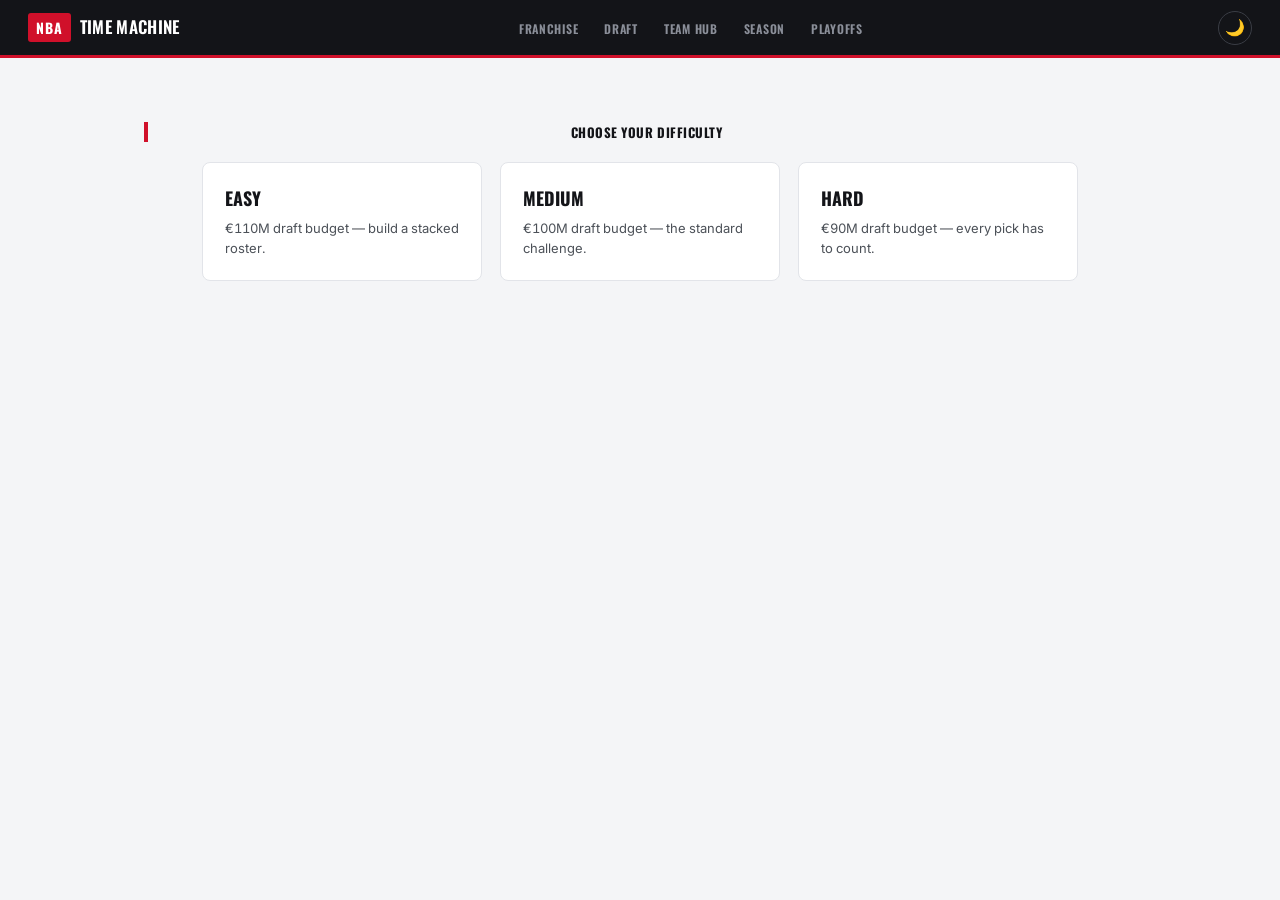
==== web/index.html @ 0ec69135 "Fix win/tie logic, move playoff decisions to per-half, and address the PM/UX audit - Whoever has mor" ====
<!doctype html>
<html lang="en">
<head>
<meta charset="utf-8">
<meta name="viewport" content="width=device-width, initial-scale=1">
<title>NBA Time Machine</title>
<script>
  // set before first paint so there's no flash of the wrong theme
  (function () {
    var stored = localStorage.getItem("nba_tm_theme");
    var theme = stored || (matchMedia("(prefers-color-scheme: dark)").matches ? "dark" : "light");
    document.documentElement.setAttribute("data-theme", theme);
  })();
</script>
<link rel="preconnect" href="https://fonts.googleapis.com">
<link rel="preconnect" href="https://fonts.gstatic.com" crossorigin>
<link href="https://fonts.googleapis.com/css2?family=Oswald:wght@500;600;700&family=Inter:wght@400;500;600;700&display=swap" rel="stylesheet">
<link rel="stylesheet" href="css/style.css">
</head>
<body>
  <header class="topbar">
    <div class="brand">
      <span class="brand-mark">NBA</span>
      <h1 class="brand-name">Time Machine</h1>
    </div>
    <nav id="phase-nav" class="phase-nav">
      <span class="phase-step" data-phase="franchise">Franchise</span>
      <span class="phase-step" data-phase="draft">Draft</span>
      <span class="phase-step" data-phase="hub">Team Hub</span>
      <span class="phase-step" data-phase="season">Season</span>
      <span class="phase-step" data-phase="playoffs">Playoffs</span>
    </nav>
    <div class="topbar-right">
      <div id="topbar-stat" class="topbar-stat"></div>
      <button id="theme-toggle-btn" class="theme-toggle-btn" aria-label="Toggle dark mode" title="Toggle dark mode"></button>
    </div>
  </header>

  <main id="app">

    <!-- ============================= PHASE: DIFFICULTY SELECT ============================= -->
    <section id="phase-mode" class="phase">
      <section class="mode-panel">
        <h2>Choose your difficulty</h2>
        <div class="mode-options">
          <button id="diff-easy-btn" class="mode-card" data-budget="110" data-diff="easy">
            <div class="mode-card-title">Easy</div>
            <div class="mode-card-sub">€110M draft budget — build a stacked roster.</div>
          </button>
          <button id="diff-medium-btn" class="mode-card" data-budget="100" data-diff="medium">
            <div class="mode-card-title">Medium</div>
            <div class="mode-card-sub">€100M draft budget — the standard challenge.</div>
          </button>
          <button id="diff-hard-btn" class="mode-card" data-budget="90" data-diff="hard">
            <div class="mode-card-title">Hard</div>
            <div class="mode-card-sub">€90M draft budget — every pick has to count.</div>
          </button>
        </div>
      </section>
    </section>

    <!-- ============================= PHASE 0: FRANCHISE ============================= -->
    <section id="phase-franchise" class="phase hidden">
      <section class="franchise-panel">
        <h2>Choose Your Franchise</h2>
        <div class="franchise-intro-row">
          <p class="franchise-intro">Pick the real NBA franchise you'll run — its conference, division, colors and logo carry through the whole season. Then name your team.</p>
          <button id="franchise-surprise-btn" class="btn ghost small">Surprise me</button>
        </div>
        <div id="franchise-grid" class="franchise-grid"></div>
      </section>
      <section class="franchise-name-panel">
        <h2>Name Your Team</h2>
        <input id="franchise-name-input" type="text" class="franchise-name-input" placeholder="e.g. The Sunset Riders" maxlength="40">
        <div id="franchise-selected-preview" class="franchise-selected-preview hidden"></div>
        <button id="franchise-confirm-btn" class="btn primary full" disabled>Begin Draft</button>
        <p id="franchise-confirm-hint" class="franchise-confirm-hint"></p>
      </section>
    </section>

    <!-- ============================= PHASE 1: DRAFT ============================= -->
    <section id="phase-draft" class="phase hidden">
      <div id="draft-franchise-banner" class="draft-franchise-banner"></div>
      <section class="roster-board">
        <h2>Starters</h2>
        <div id="starters" class="slot-row"></div>
        <h2>Bench</h2>
        <div id="bench" class="slot-row"></div>
        <h2>Head Coach</h2>
        <div id="coach-slot" class="coach-slot-row"></div>
      </section>

      <section class="draft-panel">
        <div id="draw-empty" class="draw-empty">
          <p>Draw a season and a franchise to begin building your roster. Each draw's real head coach is available to hire too.</p>
          <button id="draw-btn" class="btn primary">Draw</button>
        </div>

        <div id="draw-card" class="draw-card hidden">
          <div class="draw-card-head">
            <div>
              <div id="draw-season" class="draw-season"></div>
              <div id="draw-team" class="draw-team"></div>
            </div>
            <div class="draw-actions">
              <button id="swap-year-btn" class="btn ghost small">Swap era (<span id="swap-year-left">2</span>)</button>
              <button id="swap-team-btn" class="btn ghost small">Swap team (<span id="swap-team-left">2</span>)</button>
            </div>
          </div>
          <div class="player-list-head">
            <span class="plh-id">Player</span>
            <span class="plh-stats">Pts &middot; Reb &middot; Ast &middot; Stl &middot; Blk &middot; 3PT</span>
            <span class="plh-right">OVR &middot; Price</span>
          </div>
          <div id="draw-players" class="player-list"></div>
        </div>

        <div id="squad-complete" class="squad-complete hidden">
          <h2>Roster set</h2>
          <p id="squad-summary"></p>
          <div id="squad-team-stats" class="squad-stats-grid"></div>
          <p id="squad-split-note" class="squad-split-note"></p>
          <div id="squad-accolades" class="squad-accolades hidden">
            <h3 class="hub-subhead">Real Accolades on This Roster</h3>
            <div id="squad-accolades-badges" class="hub-chemistry-links"></div>
          </div>
          <div id="squad-coach-line" class="squad-coach-line"></div>
          <div class="squad-complete-actions">
            <button id="goto-hub-btn" class="btn primary">Continue to Team Hub</button>
            <button id="restart-btn" class="btn ghost">Start over</button>
          </div>
        </div>
      </section>
    </section>

    <!-- ============================= PHASE 2: TEAM HUB ============================= -->
    <section id="phase-hub" class="phase hidden">
      <div id="hub-checkpoint-banner" class="checkpoint-banner hidden">
        <div class="cb-title">All-Star Break &amp; Trade Deadline</div>
        <div id="hub-checkpoint-sub" class="cb-sub"></div>
        <button id="checkpoint-trade-btn" class="btn ghost small checkpoint-trade-btn">Look for another trade</button>
      </div>
      <div class="hub-budget-row">
        <span class="label">Unspent budget</span>
        <span id="hub-budget-val" class="val">€0.0M</span>
      </div>
      <div class="hub-grid">
        <section class="hub-roster">
          <div class="hub-roster-head">
            <h2>Roster</h2>
            <button id="sub-mode-btn" class="btn ghost small">Substitute</button>
          </div>
          <p id="sub-hint" class="sub-hint hidden">Select a starter, then a bench player at the same position to swap them.</p>
          <h3 class="hub-subhead">Starters</h3>
          <div id="hub-starters" class="hub-slot-row"></div>
          <h3 class="hub-subhead">Bench</h3>
          <div id="hub-bench" class="hub-slot-row"></div>

          <h3 class="hub-subhead">Head Coach</h3>
          <div id="hub-coach-card" class="hub-coach-card"></div>
        </section>

        <section class="hub-tactics">
          <h2>Game Plan</h2>
          <h3 class="hub-subhead tactic-subhead">Offense</h3>
          <div class="tactic-group" data-key="pace">
            <div class="tactic-label">Pace</div>
            <div class="tactic-options">
              <button data-val="slow">Slow it down</button>
              <button data-val="balanced">Balanced</button>
              <button data-val="fast">Push the pace</button>
            </div>
          </div>
          <div class="tactic-group" data-key="shots">
            <div class="tactic-label">Shot selection</div>
            <div class="tactic-options">
              <button data-val="paint">Attack the paint</button>
              <button data-val="balanced">Balanced</button>
              <button data-val="three">Fire from three</button>
            </div>
          </div>
          <div class="tactic-group" data-key="offense">
            <div class="tactic-label">Ball movement</div>
            <div class="tactic-options">
              <button data-val="iso">Isolation-heavy</button>
              <button data-val="balanced">Balanced</button>
              <button data-val="motion">Motion offense</button>
            </div>
          </div>
          <h3 class="hub-subhead tactic-subhead">Defense</h3>
          <div class="tactic-group" data-key="scheme">
            <div class="tactic-label">Defensive scheme</div>
            <div class="tactic-options">
              <button data-val="man">Lockdown man</button>
              <button data-val="solid">Solid</button>
              <button data-val="switch">Switch everything</button>
            </div>
          </div>
          <div class="tactic-group" data-key="boards">
            <div class="tactic-label">Rebounding</div>
            <div class="tactic-options">
              <button data-val="crash">Crash the glass</button>
              <button data-val="balanced">Balanced</button>
              <button data-val="getback">Get back on D</button>
            </div>
          </div>
          <h3 class="hub-subhead tactic-subhead">Rotation</h3>
          <div class="tactic-group" data-key="rotation">
            <div class="tactic-label">Bench usage</div>
            <div class="tactic-options">
              <button data-val="starters">Ride the starters</button>
              <button data-val="balanced">Balanced rotation</button>
              <button data-val="deep">Go deep on the bench</button>
            </div>
          </div>
          <div class="team-rating-card">
            <div class="team-rating-label">Team Rating</div>
            <div id="team-rating-val" class="team-rating-val">--</div>
          </div>
          <div class="team-rating-card team-strength-card">
            <div class="team-rating-label">Team Strength (SRS) &middot; reflects your Game Plan</div>
            <div id="team-strength-val" class="team-rating-val">--</div>
          </div>
          <button id="start-season-btn" class="btn primary full">Start Season</button>
        </section>
      </div>

      <section class="hub-chemistry">
        <h2>Team Chemistry <span id="chem-bonus-val" class="chem-bonus-badge"></span></h2>
        <div id="hub-chemistry-links" class="hub-chemistry-links"></div>
      </section>

      <section class="hub-chemistry">
        <h2>Accolades <span id="acc-bonus-val" class="chem-bonus-badge"></span></h2>
        <div id="hub-accolades-badges" class="hub-chemistry-links"></div>
      </section>
    </section>

    <!-- ============================= PHASE 3: SEASON ============================= -->
    <section id="phase-season" class="phase hidden">
      <div class="season-progress-card">
        <div id="season-progress" class="season-progress-text"></div>
        <button id="sim-season-btn" class="btn primary">Simulate to All-Star Break</button>
      </div>
      <div class="standings-grid">
        <section class="standings-panel">
          <h2>Eastern Conference</h2>
          <table class="standings-table">
            <thead><tr><th>#</th><th>Team</th><th>W</th><th>L</th><th>PCT</th></tr></thead>
            <tbody id="standings-east"></tbody>
          </table>
        </section>
        <section class="standings-panel">
          <h2>Western Conference</h2>
          <table class="standings-table">
            <thead><tr><th>#</th><th>Team</th><th>W</th><th>L</th><th>PCT</th></tr></thead>
            <tbody id="standings-west"></tbody>
          </table>
        </section>
      </div>
    </section>

    <!-- ============================= PHASE 4: PLAYOFFS ============================= -->
    <section id="phase-playoffs" class="phase hidden">

      <!-- top half: the compelling, decision-heavy "Game Day" panel -->
      <div class="playoffs-hero">
        <div id="hero-pregame" class="hero-pregame">
          <div id="hero-round-label" class="hero-round-label"></div>
          <div class="hero-matchup">
            <div id="hero-team-a" class="hero-team"></div>
            <div class="hero-vs">VS</div>
            <div id="hero-team-b" class="hero-team"></div>
          </div>
          <div id="hero-context" class="hero-context"></div>
          <div class="hero-pregame-label">Set your game plan for tip-off</div>
          <div id="pregame-choices" class="pregame-choices"></div>
        </div>

        <div id="hero-live" class="hero-live hidden">
          <div class="result-score-row">
            <div class="result-team">
              <div id="po-you-name" class="result-team-name">You</div>
              <div id="po-you-score" class="result-score">0</div>
            </div>
            <div class="result-mid" id="po-quarter">Q1</div>
            <div class="result-team">
              <div id="po-opp-name" class="result-team-name">Opponent</div>
              <div id="po-opp-score" class="result-score">0</div>
            </div>
          </div>
          <div id="po-quarter-log" class="quarter-log"></div>

          <div id="po-halftime-panel" class="halftime-panel hidden">
            <div class="halftime-title">Halftime adjustment</div>
            <div id="po-halftime-options" class="halftime-options"></div>
          </div>

          <div id="po-clutch-panel" class="clutch-panel hidden">
            <div id="clutch-picker">
              <div id="clutch-situation" class="clutch-situation"></div>
              <div id="clutch-shot-label" class="clutch-shot-label"></div>
              <div id="clutch-candidates" class="clutch-candidates"></div>
            </div>
            <div id="clutch-result" class="clutch-result hidden"></div>
          </div>

          <button id="po-advance-btn" class="btn primary">Simulate Q1</button>
          <div id="po-box-score" class="box-score hidden"></div>
        </div>
      </div>

      <!-- bottom half: the full bracket, always visible, reference-weight -->
      <div id="bracket" class="bracket"></div>
    </section>

    <!-- ============================= PHASE 5: SEASON RECAP ============================= -->
    <section id="phase-end" class="phase hidden">
      <div id="recap-banner" class="recap-banner">
        <div id="recap-trophy" class="recap-trophy"></div>
        <div id="recap-title" class="recap-title"></div>
        <div id="recap-subtitle" class="recap-subtitle"></div>
      </div>

      <div class="recap-grid">
        <section class="recap-card">
          <h2>Season Highlights</h2>
          <div id="recap-stats" class="recap-stat-tiles"></div>
        </section>

        <section class="recap-card">
          <h2>Team Leaders</h2>
          <div id="recap-leaders" class="recap-leaders"></div>
        </section>

        <section class="recap-card recap-card-wide">
          <h2>Playoff Run</h2>
          <div id="recap-playoff-run" class="recap-timeline"></div>
        </section>

        <section class="recap-card recap-card-wide">
          <h2>Front Office</h2>
          <div id="recap-front-office" class="recap-front-office"></div>
        </section>
      </div>

      <button id="new-run-btn" class="btn primary full recap-play-again">Play Again</button>
    </section>

  </main>

  <!-- trade offer modal, overlays any phase -->
  <div id="trade-modal" class="modal-backdrop hidden">
    <div class="modal-card trade-card">
      <h2>Trade offer</h2>
      <div class="trade-body">
        <div class="trade-side">
          <div class="trade-side-label">They give you</div>
          <div id="trade-incoming" class="trade-player"></div>
        </div>
        <div class="trade-arrow">&#8644;</div>
        <div class="trade-side">
          <div class="trade-side-label">You give up</div>
          <div id="trade-outgoing" class="trade-player"></div>
        </div>
      </div>
      <div class="trade-actions">
        <button id="trade-accept-btn" class="btn primary">Accept</button>
        <button id="trade-decline-btn" class="btn ghost">Decline</button>
      </div>
    </div>
  </div>

  <div id="toast" class="toast hidden"></div>

  <script src="js/theme.js"></script>
  <script src="js/stats.js"></script>
  <script src="js/data.js"></script>
  <script src="js/assets.js"></script>
  <script src="js/chemistry.js"></script>
  <script src="js/accolades.js"></script>
  <script src="js/sim.js"></script>
  <script src="js/league.js"></script>
  <script src="js/franchise.js"></script>
  <script src="js/draft.js"></script>
  <script src="js/hub.js"></script>
  <script src="js/season.js"></script>
  <script src="js/playoffs.js"></script>
  <script src="js/app.js"></script>
</body>
</html>
---- web/css/style.css ----
:root {
  --bg: #f4f5f7;
  --panel: #ffffff;
  --panel-2: #ffffff;
  --surface: #fafafb;
  --ink: #131418;
  --ink-soft: #4c5158;
  --ink-faint: #8a8f98;
  --line: #e2e4e9;
  --line-strong: #d3d6dd;
  --red: #d0102a;
  --red-dark: #a10c20;
  --red-tint: #fdecee;
  --red-tint-border: #f6c3ca;
  --black: #131418;
  --gold: #c9a227;
  --gold-bright: #e8c34f;
  --gold-dark: #8f6f14;
  --gold-tint: #fbf3dc;
  --gold-tint-border: #ecd48a;
  --good: #1a7a4c;
  --good-tint: #e9f7ef;
  --bad: #c2192f;
  --g: #1c3f8f;
  --f: #a15c00;
  --c: #6a1ba0;
  --radius-xs: 3px;
  --radius-sm: 4px;
  --radius: 6px;
  --radius-lg: 8px;
}

/* dark mode — a tuned counterpart palette, not a literal inversion: the
   brand red gets brighter/more saturated so it still pops on a dark
   surface, tints flip from pale-on-white to deep-on-black, and --black
   deliberately stays put since the header/chips it powers were already
   designed as the darkest constant in the UI. Attribute-selector
   specificity means this always wins over the bare :root blocks above,
   regardless of source order. */
:root[data-theme="dark"] {
  --bg: #1b1c22;
  --panel: #24262e;
  --panel-2: #24262e;
  --surface: #2c2e37;
  --ink: #f2f3f5;
  --ink-soft: #b8bac2;
  --ink-faint: #82858f;
  --line: #383a44;
  --line-strong: #4a4d59;
  --red: #ff4d5e;
  --red-dark: #e0324a;
  --red-tint: #3a1620;
  --red-tint-border: #6b2530;
  --gold: #e8c34f;
  --gold-bright: #f5d876;
  --gold-dark: #d1a83a;
  --gold-tint: #2b2410;
  --gold-tint-border: #5c4a1c;
  --good: #34c281;
  --good-tint: #12281d;
  --bad: #ff5468;
}

* { box-sizing: border-box; }

:focus-visible { outline: 2px solid var(--red); outline-offset: 2px; border-radius: var(--radius-xs); }

body {
  margin: 0;
  background: var(--bg);
  color: var(--ink);
  font-family: "Inter", -apple-system, BlinkMacSystemFont, "Segoe UI", Roboto, sans-serif;
  font-variant-numeric: tabular-nums;
  -webkit-font-smoothing: antialiased;
}

h1, h2, h3, .headline {
  font-family: "Oswald", "Arial Narrow", sans-serif;
  text-transform: uppercase;
}

/* ---------------------------------------------------------------- topbar */
.topbar {
  display: flex;
  align-items: center;
  justify-content: space-between;
  padding: 0 28px;
  height: 58px;
  background: var(--black);
  position: sticky;
  top: 0;
  z-index: 10;
  border-bottom: 3px solid var(--red);
}
.brand { display: flex; align-items: baseline; gap: 9px; }
.brand-mark {
  font-family: "Oswald", sans-serif;
  font-size: 14px; font-weight: 700; letter-spacing: 0.06em;
  color: #fff; background: var(--red);
  padding: 4px 8px; border-radius: var(--radius-xs);
}
.brand-name {
  font-family: "Oswald", sans-serif;
  font-size: 17px; font-weight: 600; letter-spacing: 0.02em; color: #fff;
  text-transform: uppercase;
  margin: 0;
}

.phase-nav { display: flex; gap: 26px; }
.phase-step {
  font-family: "Oswald", sans-serif;
  font-size: 12px; text-transform: uppercase; letter-spacing: 0.06em;
  color: #8b8f99; font-weight: 600; position: relative; padding: 20px 0 18px;
}
.phase-step.active { color: #fff; }
.phase-step.active::after {
  content: ""; position: absolute; left: 0; right: 0; bottom: 0; height: 3px; background: var(--red);
}
.phase-step.done { color: #b7bac1; }

.topbar-stat { font-family: "Oswald", sans-serif; font-size: 15px; font-weight: 600; color: #fff; letter-spacing: 0.02em; }
.topbar-stat .accent { color: #ff4d5e; }
.topbar-stat.over .accent { color: #ff4d5e; }

.topbar-right { display: flex; align-items: center; gap: 16px; }
.theme-toggle-btn {
  width: 34px; height: 34px; display: flex; align-items: center; justify-content: center;
  background: transparent; border: 1.5px solid #3a3d45; border-radius: 50%;
  font-size: 16px; line-height: 1; cursor: pointer; padding: 0;
  transition: border-color 0.12s, transform 0.12s;
}
.theme-toggle-btn:hover { border-color: var(--red); transform: scale(1.06); }

/* ------------------------------------------------------------------ app */
#app { max-width: 1040px; margin: 0 auto; padding: 24px 24px 60px; }
.phase { display: flex; flex-direction: column; gap: 20px; }
.hidden { display: none !important; }

section h2 {
  font-size: 13px; letter-spacing: 0.04em;
  color: var(--ink); margin: 0 0 12px; font-weight: 700;
  border-left: 4px solid var(--red); padding-left: 9px;
}
h3.hub-subhead {
  font-family: "Oswald", sans-serif;
  font-size: 12px; text-transform: uppercase; letter-spacing: 0.05em;
  color: var(--ink-faint); margin: 16px 0 8px; font-weight: 600;
}

/* --------------------------------------------------------------- panels */
.draft-panel, .hub-tactics, .hub-roster, .standings-panel, .game-panel,
.next-game-card, .end-card, .coach-panel {
  background: var(--panel);
  border: 1px solid var(--line);
  border-radius: var(--radius-lg);
  padding: 18px 20px;
  box-shadow: 0 1px 2px rgba(20, 20, 25, 0.04);
}

/* -------------------------------------------------------------- buttons */
.btn {
  font-family: "Oswald", sans-serif;
  background: var(--panel);
  border: 1.5px solid var(--line-strong);
  color: var(--ink);
  padding: 10px 20px;
  border-radius: var(--radius-sm);
  font-size: 13px;
  font-weight: 600;
  letter-spacing: 0.04em;
  text-transform: uppercase;
  cursor: pointer;
  transition: border-color 0.12s, background 0.12s, color 0.12s;
}
.btn:hover { border-color: var(--red); color: var(--red); }
.btn:disabled { opacity: 0.4; cursor: not-allowed; }
.btn.primary { background: var(--red); border-color: var(--red); color: #fff; }
.btn.primary:hover { background: var(--red-dark); border-color: var(--red-dark); color: #fff; }
.btn.primary:disabled:hover { background: var(--red); border-color: var(--red); }
.btn.ghost { background: transparent; border-color: var(--line-strong); }
.btn.small { padding: 6px 12px; font-size: 11px; }
.btn.full { width: 100%; margin-top: 16px; }

/* --------------------------------------------------------- draft slots */
.roster-board { background: transparent; border: none; padding: 0; }
.slot-row, .hub-slot-row {
  display: grid;
  grid-template-columns: repeat(5, 1fr);
  gap: 10px;
}
.slot, .hub-slot {
  border: 1px solid var(--line);
  border-radius: var(--radius);
  background: var(--panel);
  min-height: 92px;
  padding: 10px 12px;
  display: flex; flex-direction: column; justify-content: space-between;
  transition: border-color 0.12s;
}
.slot.empty, .hub-slot.empty { border-style: dashed; border-color: var(--line-strong); background: var(--surface); }
.slot.filled, .hub-slot.filled { border-color: var(--line-strong); border-left: 3px solid var(--red); }
.slot.filled:hover, .hub-slot.filled:hover { border-color: var(--ink-faint); border-left-color: var(--red); }

.pos-tag {
  font-family: "Oswald", sans-serif;
  font-size: 11px; font-weight: 700; letter-spacing: 0.02em;
  padding: 2px 6px; border-radius: var(--radius-xs);
  display: inline-flex; align-items: center; justify-content: center;
  color: #fff; width: fit-content;
}
.pos-tag.G { background: var(--g); }
.pos-tag.F { background: var(--f); }
.pos-tag.C { background: var(--c); }

.player-name { font-size: 14px; font-weight: 700; margin-top: 6px; color: var(--ink); }
.player-meta { font-size: 11px; color: var(--ink-soft); margin-top: 2px; }

.hub-slot { cursor: default; }
.hub-slot.selectable { cursor: pointer; }
.hub-slot.selectable:hover { border-color: var(--red); }
.hub-slot.selected { border-color: var(--red); background: var(--red-tint); }

/* ------------------------------------------------------------ draw card */
.draw-empty { text-align: center; padding: 30px 10px; color: var(--ink-soft); }
.draw-card-head { display: flex; justify-content: space-between; align-items: flex-start; margin-bottom: 14px; }
.draw-season { font-size: 12px; color: var(--ink-faint); letter-spacing: 0.03em; text-transform: uppercase; font-weight: 600; }
.draw-team { font-family: "Oswald", sans-serif; font-size: 22px; font-weight: 600; margin-top: 2px; text-transform: uppercase; }
.draw-actions { display: flex; gap: 8px; }

.player-list-head {
  display: flex; align-items: center; gap: 14px; padding: 0 12px 6px;
  font-size: 10px; font-weight: 700; text-transform: uppercase; letter-spacing: 0.05em; color: var(--ink-faint);
}
.plh-id { flex: 0 0 216px; margin-left: 52px; }
.plh-stats { flex: 1; text-align: center; }
.plh-right { flex: 0 0 74px; text-align: right; }

.player-list { display: flex; flex-direction: column; gap: 6px; max-height: 460px; overflow-y: auto; }
.player-row {
  display: flex;
  align-items: center; gap: 12px;
  padding: 9px 12px;
  border-radius: var(--radius);
  border: 1px solid var(--line);
  background: var(--panel);
  cursor: pointer;
  transition: border-color 0.12s, box-shadow 0.12s;
}
.player-row:nth-child(even) { background: var(--surface); }
.player-row:hover { border-color: var(--red); box-shadow: 0 1px 6px rgba(208,16,42,0.08); }
.player-row.ineligible { opacity: 0.35; cursor: not-allowed; }

.pr-id { flex: 0 0 200px; min-width: 0; }
.pr-name { font-weight: 700; font-size: 14px; display: flex; align-items: center; gap: 5px; white-space: nowrap; overflow: hidden; text-overflow: ellipsis; }
.pr-meta { font-size: 11px; color: var(--ink-faint); margin-top: 3px; display: flex; align-items: center; gap: 5px; }
.pr-meta .pos-tag { padding: 1px 5px; font-size: 10px; }
.award-badge { color: var(--gold); font-size: 11px; }
.rating-2k-tag {
  font-family: "Oswald", sans-serif; font-size: 9px; font-weight: 700; letter-spacing: 0.03em;
  background: var(--gold); color: #fff; padding: 1px 4px; border-radius: var(--radius-xs); vertical-align: middle;
  margin-left: 4px;
}

.pr-stats { flex: 1; display: flex; justify-content: space-around; gap: 4px; }
.pr-stat { display: flex; flex-direction: column; align-items: center; min-width: 32px; }
.pr-stat-val { font-family: "Oswald", sans-serif; font-size: 13px; font-weight: 700; color: var(--ink); }
.pr-stat-lbl { font-size: 9px; color: var(--ink-faint); text-transform: uppercase; letter-spacing: 0.03em; margin-top: 1px; }

.pr-right { flex: 0 0 74px; text-align: right; }
.pr-ovr { font-family: "Oswald", sans-serif; font-size: 15px; font-weight: 700; color: var(--red); }
.pr-right .price { font-family: "Oswald", sans-serif; font-size: 12px; font-weight: 700; color: var(--ink-soft); margin-top: 2px; }

.squad-complete { text-align: center; padding: 14px 6px; }
.squad-complete h2 { border: none; padding: 0; color: var(--good); justify-content: center; }
.squad-complete-actions { display: flex; gap: 10px; justify-content: center; margin-top: 16px; }
.squad-stats-grid { display: grid; grid-template-columns: repeat(5, 1fr); gap: 10px; margin: 26px auto 0; max-width: 640px; text-align: center; padding-top: 18px; border-top: 1px solid var(--line); }
.squad-split-note { font-size: 12px; color: var(--ink-faint); font-style: italic; margin: 12px 0 0; }
.squad-accolades { margin: 16px auto 0; max-width: 480px; text-align: left; }
.squad-accolades .hub-subhead { text-align: center; }
.squad-coach-line { display: flex; align-items: center; justify-content: center; gap: 10px; margin-top: 14px; padding-top: 14px; border-top: 1px solid var(--line); max-width: 360px; margin-left: auto; margin-right: auto; }
.squad-coach-line .pr-name { justify-content: center; }
.squad-coach-line .pr-meta { justify-content: center; }

@media (max-width: 720px) {
  .squad-stats-grid { grid-template-columns: repeat(2, 1fr); }
  .player-list-head { display: none; }
  .player-row { flex-wrap: wrap; }
}

/* -------------------------------------------------------------- hub */
.hub-grid { display: grid; grid-template-columns: 1.5fr 1fr; gap: 18px; align-items: start; }
.hub-roster-head { display: flex; justify-content: space-between; align-items: center; margin-bottom: 4px; }
.hub-roster-head h2 { margin: 0; }
.sub-hint { font-size: 12px; color: var(--red); margin: 4px 0 12px; font-weight: 600; }

.tactic-group { margin-bottom: 16px; }
.tactic-subhead:first-of-type { margin-top: 0; }
.tactic-label { font-size: 12px; color: var(--ink-soft); margin-bottom: 6px; font-weight: 700; text-transform: uppercase; letter-spacing: 0.03em; }
.tactic-options { display: flex; gap: 6px; }
.tactic-options button {
  font-family: "Oswald", sans-serif;
  flex: 1; background: var(--panel); border: 1.5px solid var(--line-strong);
  color: var(--ink-soft); padding: 8px 4px; border-radius: var(--radius-sm); font-size: 11px;
  font-weight: 600; text-transform: uppercase; letter-spacing: 0.02em; cursor: pointer;
}
.tactic-options button:hover:not(.active) { border-color: var(--red); color: var(--red); }
.tactic-options button.active { border-color: var(--red); color: #fff; background: var(--red); }

.team-rating-card {
  margin-top: 18px; padding: 14px; border-radius: var(--radius);
  background: var(--black); text-align: center;
}
.team-rating-label { font-family: "Oswald", sans-serif; font-size: 11px; color: #9a9ea6; text-transform: uppercase; letter-spacing: 0.06em; }
.team-rating-val { font-family: "Oswald", sans-serif; font-size: 34px; font-weight: 700; color: #fff; margin-top: 2px; }
.team-strength-card { margin-top: 10px; background: var(--panel); border: 1px solid var(--line); }
.team-strength-card .team-rating-label { color: var(--ink-faint); }
.team-strength-card .team-rating-val { color: var(--ink); font-size: 26px; }

.hub-budget-row {
  display: flex; justify-content: space-between; align-items: center;
  padding: 10px 14px; margin-bottom: 14px; border-radius: var(--radius);
  background: var(--red-tint); border: 1px solid var(--red-tint-border);
}
.hub-budget-row .label { font-size: 12px; color: var(--ink-soft); font-weight: 600; text-transform: uppercase; letter-spacing: 0.03em; }
.hub-budget-row .val { font-family: "Oswald", sans-serif; font-size: 17px; font-weight: 700; color: var(--red); }

/* --------------------------------------------------------------- coach */
.coach-list { display: flex; flex-direction: column; gap: 6px; max-height: 260px; overflow-y: auto; }
.coach-row {
  display: grid; grid-template-columns: 1fr 100px 56px;
  align-items: center; gap: 8px;
  padding: 9px 10px; border-radius: var(--radius-sm); border: 1px solid var(--line);
  cursor: pointer;
}
.coach-row:hover { border-color: var(--red); box-shadow: 0 1px 6px rgba(208,16,42,0.08); }
.coach-row.selected { border-color: var(--red); background: var(--red-tint); border-width: 1.5px; }
.coach-row.ineligible { opacity: 0.35; cursor: not-allowed; }
.coach-row .name { font-weight: 700; font-size: 13px; }
.coach-row .style { font-size: 11px; color: var(--ink-faint); }
.coach-row .price { font-family: "Oswald", sans-serif; font-weight: 700; color: var(--red); text-align: right; font-size: 13px; }

/* ------------------------------------------------------------ season */
.season-grid { display: grid; grid-template-columns: 1fr 1.3fr; gap: 18px; align-items: start; }
.standings-table { width: 100%; border-collapse: collapse; font-size: 13px; }
.standings-table th {
  font-family: "Oswald", sans-serif;
  text-align: left; font-size: 11px; color: #fff; text-transform: uppercase;
  letter-spacing: 0.04em; padding: 7px 8px; background: var(--black);
}
.standings-table td { padding: 7px 8px; border-bottom: 1px solid var(--line); color: var(--ink-soft); }
.standings-table tr:nth-child(even) td { background: var(--surface); }
.standings-table tr.you td { color: var(--ink); font-weight: 700; background: var(--red-tint) !important; }
.standings-table td:first-child { color: var(--ink-faint); font-weight: 600; }

.next-game-card { text-align: center; padding: 26px 20px; }
.next-game-label { font-family: "Oswald", sans-serif; font-size: 11px; color: var(--ink-faint); text-transform: uppercase; letter-spacing: 0.06em; }
.next-game-opponent { font-family: "Oswald", sans-serif; font-size: 19px; font-weight: 600; margin: 8px 0 16px; text-transform: uppercase; }

.checkpoint-banner {
  background: var(--black); color: #fff; border-radius: var(--radius-lg);
  padding: 16px 20px; text-align: center; margin-bottom: 4px;
}
.checkpoint-banner .cb-title { font-family: "Oswald", sans-serif; font-size: 16px; font-weight: 700; text-transform: uppercase; color: #fff; }
.checkpoint-banner .cb-sub { font-size: 13px; color: #b7bac1; margin-top: 4px; }

.result-card { padding: 4px 0; }
.result-score-row { display: flex; align-items: center; justify-content: space-between; margin-bottom: 14px; }
.result-team { text-align: center; flex: 1; }
.result-team-name { font-family: "Oswald", sans-serif; font-size: 12px; color: var(--ink-soft); font-weight: 600; text-transform: uppercase; }
.result-score { font-family: "Oswald", sans-serif; font-size: 38px; font-weight: 700; margin-top: 2px; }
.result-mid { width: 60px; text-align: center; font-family: "Oswald", sans-serif; font-size: 11px; color: var(--red); font-weight: 700; }

.quarter-log { display: flex; gap: 10px; margin: 12px 0; font-size: 12px; color: var(--ink-soft); flex-wrap: wrap; }
.quarter-log .qrow { padding: 4px 10px; border-radius: var(--radius-xs); background: var(--bg); border: 1px solid var(--line); }

.halftime-panel { margin: 14px 0; padding: 14px; background: var(--red-tint); border-radius: var(--radius); border: 1px solid var(--red-tint-border); }
.halftime-title { font-family: "Oswald", sans-serif; font-size: 13px; font-weight: 700; color: var(--red); margin-bottom: 10px; text-transform: uppercase; }
.halftime-options { display: flex; flex-direction: column; gap: 6px; }
.halftime-options button {
  text-align: left; background: var(--panel); border: 1.5px solid var(--line-strong);
  color: var(--ink); padding: 9px 12px; border-radius: var(--radius-sm); font-size: 13px; cursor: pointer; font-weight: 500;
}
.halftime-options button:hover { border-color: var(--red); color: var(--red); box-shadow: 0 1px 6px rgba(208,16,42,0.08); }
.halftime-options button.chosen, .pregame-choices button.chosen {
  border-color: var(--red); background: var(--red); color: #fff; box-shadow: none;
}
.halftime-options button:disabled, .pregame-choices button:disabled { opacity: 0.55; cursor: default; }

.box-score { margin-top: 16px; }
.box-score table { width: 100%; border-collapse: collapse; font-size: 12px; }
.box-score th { font-family: "Oswald", sans-serif; text-align: left; color: #fff; background: var(--black); font-size: 10px; text-transform: uppercase; letter-spacing: 0.03em; padding: 6px 6px; }
.box-score td { padding: 5px 6px; color: var(--ink-soft); border-bottom: 1px solid var(--line); }
.box-score tr:nth-child(even) td { background: var(--surface); }
.box-score tr.starter td { color: var(--ink); font-weight: 600; }
.box-score h3 { font-family: "Oswald", sans-serif; font-size: 13px; color: var(--ink); text-transform: uppercase; letter-spacing: 0.02em; margin: 14px 0 6px; font-weight: 700; }

/* ---------------------------------------------------------- playoffs */
.bracket-title { text-align: center; font-family: "Oswald", sans-serif; font-size: 13px; text-transform: uppercase; letter-spacing: 0.06em; color: var(--ink); border: none; padding: 0; }
.bracket { display: flex; flex-direction: column; gap: 10px; align-items: center; }
.bracket-round { display: flex; gap: 14px; flex-wrap: wrap; justify-content: center; }
.bracket-game {
  background: var(--panel); border: 1px solid var(--line); border-radius: var(--radius);
  padding: 10px 14px; min-width: 190px; font-size: 13px; border-top: 3px solid var(--black);
}
.bracket-game .bg-label { font-family: "Oswald", sans-serif; font-size: 10px; color: var(--ink-faint); text-transform: uppercase; letter-spacing: 0.04em; margin-bottom: 6px; }
.bracket-game .bg-row { display: flex; justify-content: space-between; padding: 3px 0; color: var(--ink-soft); }
.bracket-game .bg-row.winner { color: var(--ink); font-weight: 700; }
.bracket-game .bg-row.you { color: var(--red); }
.playoffs-game-area { max-width: 560px; margin: 18px auto 0; }

/* ------------------------------------------------------------- end */
.end-card { text-align: center; padding: 50px 30px; }
.end-title { font-family: "Oswald", sans-serif; font-size: 30px; font-weight: 700; color: var(--red); text-transform: uppercase; }
.end-summary { color: var(--ink-soft); margin: 12px 0 20px; line-height: 1.6; }

/* ------------------------------------------------------------- modal */
.modal-backdrop {
  position: fixed; inset: 0; background: rgba(10, 10, 12, 0.55);
  display: flex; align-items: center; justify-content: center; z-index: 50;
}
.modal-card {
  background: var(--panel);
  border: 1px solid var(--line); border-radius: var(--radius-lg);
  padding: 24px 26px; width: 460px; max-width: 92vw;
  box-shadow: 0 8px 28px rgba(0,0,0,0.18);
}
.modal-card h2 { border: none; padding: 0; }
.trade-body { display: flex; align-items: center; gap: 14px; margin: 16px 0; }
.trade-side { flex: 1; text-align: center; }
.trade-side-label { font-family: "Oswald", sans-serif; font-size: 11px; color: var(--ink-faint); text-transform: uppercase; letter-spacing: 0.04em; margin-bottom: 8px; }
.trade-player { background: var(--surface); border: 1px solid var(--line); border-radius: var(--radius); padding: 12px; }
.trade-player .name { font-weight: 700; font-size: 14px; }
.trade-player .line { font-size: 12px; color: var(--ink-soft); margin-top: 4px; }
.trade-arrow { font-size: 20px; color: var(--ink-faint); }
.trade-actions { display: flex; gap: 10px; justify-content: center; margin-top: 4px; }

.checkpoint-trades { display: flex; flex-direction: column; gap: 10px; margin: 12px 0; }

.toast {
  position: fixed; bottom: 24px; left: 50%; transform: translateX(-50%);
  background: var(--black); color: #fff; border-left: 4px solid var(--red);
  padding: 11px 18px; border-radius: var(--radius-sm); font-size: 14px; z-index: 60;
}

.checkpoint-banner .btn.ghost { border-color: #4a4d55; color: #fff; }
.checkpoint-banner .btn.ghost:hover { border-color: var(--red); color: #ff8a95; }

/* ---------------------------------------------------------- faces/logos */
.face-wrap, .logo-wrap { display: inline-flex; border-radius: 50%; overflow: hidden; flex-shrink: 0; vertical-align: middle; }
.face-img { object-fit: cover; border-radius: 50%; display: block; background: var(--line); }
.face-fallback {
  border-radius: 50%; display: flex; align-items: center; justify-content: center;
  color: #fff; font-weight: 700; font-family: "Oswald", sans-serif;
}
.logo-wrap { border-radius: var(--radius-xs); }
.team-logo { object-fit: contain; display: block; }
.logo-fallback { border-radius: var(--radius-xs); display: inline-block; }
.team-cell { display: flex; align-items: center; gap: 6px; }
.slot-head { display: flex; align-items: center; justify-content: space-between; margin-bottom: 2px; }
.you-name { color: var(--red); font-weight: 700; }

/* ------------------------------------------------------------- coach ui */
.coach-slot-row { max-width: 320px; }
.pos-tag.COACH { background: var(--black); }
.coach-tag { font-size: 10px; color: var(--ink-faint); font-weight: 600; text-transform: uppercase; margin-left: 6px; }
.coach-row-in-draft { border-left: 3px solid var(--black); }

.hub-coach-card {
  display: flex; align-items: center; gap: 12px;
  padding: 12px 14px; border-radius: var(--radius); border: 1px solid var(--line); background: var(--surface);
}
.hub-coach-name { font-weight: 700; font-size: 14px; }
.hub-coach-meta { font-size: 12px; color: var(--ink-soft); margin-top: 2px; }

.trade-player-head { display: flex; align-items: center; gap: 8px; justify-content: center; margin-bottom: 4px; }
.checkpoint-trade-btn { margin-top: 10px; }

/* ------------------------------------------------------------- season */
.season-progress-card { background: var(--panel); border: 1px solid var(--line); border-radius: var(--radius-lg); padding: 20px; text-align: center; }
.season-progress-text { font-family: "Oswald", sans-serif; font-size: 15px; margin-bottom: 12px; color: var(--ink); }
.standings-grid { display: grid; grid-template-columns: 1fr 1fr; gap: 18px; }

/* --------------------------------------------------------- play-in/bracket */
.conf-bracket-grid { display: grid; grid-template-columns: 1fr 1fr; gap: 18px; margin-bottom: 18px; }
.conf-bracket { background: var(--panel); border: 1px solid var(--line); border-radius: var(--radius-lg); padding: 16px 18px; }
.conf-bracket h3 { font-family: "Oswald", sans-serif; font-size: 14px; margin: 0 0 10px; text-transform: uppercase; border-left: 4px solid var(--red); padding-left: 8px; }
.bracket-subhead { font-family: "Oswald", sans-serif; font-size: 11px; text-transform: uppercase; letter-spacing: 0.05em; color: var(--ink-faint); margin: 12px 0 6px; font-weight: 700; }
.playin-block { padding-bottom: 4px; border-bottom: 1px dashed var(--line); margin-bottom: 4px; }

.playin-row, .series-row {
  display: grid; grid-template-columns: 1fr 1fr 50px 1fr;
  align-items: center; gap: 6px; padding: 5px 0; font-size: 13px;
}
.playin-row .playin-label, .series-row .playin-label { font-size: 10px; color: var(--ink-faint); grid-column: 1 / -1; text-transform: uppercase; letter-spacing: 0.03em; }
.series-row.placeholder .tbd, .playin-row .tbd { color: var(--ink-faint); font-style: italic; grid-column: 2 / span 2; text-align: center; }
.playin-score { text-align: center; font-family: "Oswald", sans-serif; font-weight: 700; color: var(--ink-soft); font-size: 12px; }
.playin-row .winner, .series-row .winner { font-weight: 700; color: var(--ink); }
.finals-block { background: var(--black); border-radius: var(--radius-lg); padding: 16px 18px; }
.finals-block .bracket-subhead { color: #b7bac1; }
.finals-block .series-row { color: #fff; }
.finals-block .playin-score { color: #fff; }
.finals-block .winner { color: #fff; }
.finals-block .you-name { color: #ff6b78; }

/* --------------------------------------------------------- franchise picker */
.franchise-panel, .franchise-name-panel { background: var(--panel); border: 1px solid var(--line); border-radius: var(--radius-lg); padding: 20px; margin-bottom: 18px; }
.franchise-intro { color: var(--ink-soft); font-size: 13px; margin: -4px 0 14px; }
.franchise-grid { display: grid; grid-template-columns: repeat(auto-fill, minmax(140px, 1fr)); gap: 10px; }
.franchise-card {
  border: 1px solid var(--line); border-radius: var(--radius); padding: 12px 10px; text-align: center;
  cursor: pointer; display: flex; flex-direction: column; align-items: center; gap: 6px;
}
.franchise-card:hover { border-color: var(--red); box-shadow: 0 1px 6px rgba(208,16,42,0.08); }
.franchise-card.selected { border-color: var(--red); border-width: 2px; background: var(--red-tint); }
.franchise-card-name { font-weight: 700; font-size: 13px; }
.franchise-card-meta { font-size: 11px; color: var(--ink-faint); }
.franchise-name-input {
  width: 100%; padding: 12px 14px; border-radius: var(--radius); border: 1.5px solid var(--line-strong);
  background: var(--panel); color: var(--ink);
  font-family: "Inter", sans-serif; font-size: 14px; margin-bottom: 12px;
}
.franchise-name-input:focus { border-color: var(--red); }
.franchise-name-input:focus:not(:focus-visible) { outline: none; }
.franchise-confirm-hint { font-size: 12px; color: var(--ink-faint); text-align: center; margin: 8px 0 0; min-height: 1em; }
.franchise-intro-row { display: flex; align-items: flex-start; justify-content: space-between; gap: 14px; }
.franchise-intro-row .franchise-intro { margin: -4px 0 14px; flex: 1; }
.franchise-intro-row .btn { flex-shrink: 0; }

.load-spinner, .load-error {
  grid-column: 1 / -1; text-align: center; padding: 40px 10px; color: var(--ink-soft);
}
.load-spinner::before {
  content: ""; display: block; width: 26px; height: 26px; margin: 0 auto 12px;
  border: 3px solid var(--line); border-top-color: var(--red); border-radius: 50%;
  animation: spin 0.8s linear infinite;
}
@keyframes spin { to { transform: rotate(360deg); } }
@media (prefers-reduced-motion: reduce) { .load-spinner::before { animation: none; } }
.load-error p { margin: 0 0 12px; }
.franchise-selected-preview { display: flex; align-items: center; gap: 8px; font-size: 13px; color: var(--ink-soft); margin-bottom: 14px; }
.draft-franchise-banner { display: flex; align-items: center; gap: 8px; font-size: 13px; color: var(--ink-soft); margin-bottom: 14px; }

/* --------------------------------------------------------------- chemistry */
.hub-chemistry { margin-top: 18px; background: var(--panel); border: 1px solid var(--line); border-radius: var(--radius-lg); padding: 18px 20px; }
.chem-bonus-badge { font-family: "Oswald", sans-serif; font-size: 12px; color: var(--red); font-weight: 700; margin-left: 8px; text-transform: none; letter-spacing: 0; }
.hub-chemistry-links { display: flex; flex-direction: column; gap: 6px; }
.chem-link { display: flex; align-items: center; gap: 8px; padding: 8px 10px; border-radius: var(--radius); background: var(--surface); border: 1px solid var(--line); font-size: 13px; }
.chem-icon { font-size: 14px; }
.chem-team { color: var(--ink-faint); font-size: 12px; margin-left: auto; }
.chem-empty { color: var(--ink-faint); font-size: 13px; font-style: italic; padding: 6px 2px; }

/* ------------------------------------------------------------ playoffs hero */
.playoffs-hero { margin-bottom: 24px; }
.hero-pregame, .hero-live {
  background: linear-gradient(180deg, var(--panel) 0%, var(--surface) 100%);
  border: 1px solid var(--line); border-radius: var(--radius-lg);
  padding: 28px 30px; text-align: center;
}
.hero-round-label { font-family: "Oswald", sans-serif; font-size: 12px; text-transform: uppercase; letter-spacing: 0.06em; color: var(--red); font-weight: 700; margin-bottom: 16px; }
.hero-matchup { display: flex; align-items: center; justify-content: center; gap: 32px; margin-bottom: 14px; }
.hero-team { display: flex; flex-direction: column; align-items: center; gap: 8px; }
.hero-team-name { font-family: "Oswald", sans-serif; font-size: 17px; font-weight: 600; text-transform: uppercase; max-width: 220px; }
.hero-vs { font-family: "Oswald", sans-serif; font-size: 13px; color: var(--ink-faint); font-weight: 700; }
.hero-context { font-size: 14px; color: var(--ink-soft); margin-bottom: 20px; }
.hero-pregame-label { font-family: "Oswald", sans-serif; font-size: 12px; text-transform: uppercase; letter-spacing: 0.05em; color: var(--ink-faint); margin-bottom: 10px; }
.pregame-choices { display: flex; flex-direction: column; gap: 8px; max-width: 460px; margin: 0 auto; }
.pregame-choices button {
  background: var(--panel); border: 1.5px solid var(--line-strong); color: var(--ink);
  padding: 12px 16px; border-radius: var(--radius); font-size: 14px; cursor: pointer; font-weight: 500;
}
.pregame-choices button:hover { border-color: var(--red); color: var(--red); box-shadow: 0 1px 6px rgba(208,16,42,0.08); }

/* ---------------------------------------------------------- ESPN bracket */
.bx-conf-titles { display: flex; justify-content: space-between; margin-bottom: 10px; }
.bx-conf-title {
  font-family: "Oswald", sans-serif; font-size: 13px; font-weight: 700; text-transform: uppercase;
  letter-spacing: 0.05em; color: #fff; background: var(--black); padding: 6px 16px; border-radius: var(--radius-xs);
}
.bx-grid { overflow-x: auto; padding-bottom: 8px; }
.bx-headers, .bx-body {
  display: grid;
  grid-template-columns: 0.85fr 1fr 1fr 1fr 1.25fr 1fr 1fr 1fr 0.85fr;
  gap: 8px;
  min-width: 1180px;
}
.bx-round-head {
  font-family: "Oswald", sans-serif; font-size: 11px; text-transform: uppercase; letter-spacing: 0.04em;
  color: var(--ink-faint); text-align: center; padding-bottom: 8px; border-bottom: 2px solid var(--line-strong);
  margin-bottom: 10px; font-weight: 700;
}
.bx-col { display: flex; flex-direction: column; justify-content: space-around; gap: 8px; }
.bx-col-finals { justify-content: center; }
.bx-slot { display: flex; }
.bx-card {
  background: var(--panel); border: 1px solid var(--line); border-radius: var(--radius);
  padding: 6px 8px; width: 100%; font-size: 11px;
}
.bx-placeholder { display: flex; align-items: center; justify-content: center; min-height: 46px; }
.bx-placeholder .tbd { color: var(--ink-faint); font-size: 11px; font-style: italic; }
.bx-playin { border-left: 3px solid var(--ink-faint); }
.bx-playin-label { font-size: 9px; color: var(--ink-faint); text-transform: uppercase; letter-spacing: 0.04em; margin-bottom: 3px; font-weight: 700; }
.bx-team-row-wrap { display: flex; align-items: center; justify-content: space-between; padding: 2px 0; }
.bx-team-row { display: flex; align-items: center; gap: 5px; overflow: hidden; }
.seed-tag { font-family: "Oswald", sans-serif; font-size: 10px; color: var(--ink-faint); font-weight: 700; width: 12px; flex-shrink: 0; }
.bx-team-name { font-size: 11px; white-space: nowrap; overflow: hidden; text-overflow: ellipsis; color: var(--ink-soft); }
.bx-team-row.winner .bx-team-name { color: var(--ink); font-weight: 700; }
.bx-team-row.winner .seed-tag { color: var(--red); }
.bx-team-row.you .bx-team-name { color: var(--red); }
.bx-score { font-family: "Oswald", sans-serif; font-size: 11px; font-weight: 700; color: var(--ink-faint); flex-shrink: 0; }
.bx-team-row-wrap:has(.winner) .bx-score { color: var(--ink); }

.bx-finals-card {
  background: linear-gradient(180deg, #1a1a1a 0%, var(--black) 100%);
  border: 1px solid var(--gold-dark); border-radius: var(--radius-lg); padding: 16px 10px; text-align: center;
  box-shadow: 0 0 0 1px rgba(201,162,39,0.15), 0 4px 16px rgba(0,0,0,0.25);
}
.bx-finals-label { font-family: "Oswald", sans-serif; font-size: 11px; color: var(--gold-bright); text-transform: uppercase; letter-spacing: 0.08em; font-weight: 700; margin-bottom: 10px; }
.bx-finals-matchup { display: flex; align-items: center; justify-content: center; gap: 10px; }
.bx-finals-side { flex: 1; opacity: 0.75; }
.bx-finals-side.winner { opacity: 1; }
.bx-finals-name { font-family: "Oswald", sans-serif; font-size: 11px; color: #fff; margin-top: 4px; font-weight: 600; }
.bx-finals-side .you-name { color: #ff6b78; }
.bx-finals-score { font-family: "Oswald", sans-serif; font-size: 18px; color: #fff; font-weight: 700; margin-top: 2px; }
.bx-finals-side.winner .bx-finals-score { color: var(--gold-bright); }
.bx-finals-vs { font-size: 10px; color: #6a6d75; font-weight: 700; }
.bx-finals-champion {
  margin-top: 12px; font-family: "Oswald", sans-serif; font-size: 11px; color: var(--gold-bright);
  letter-spacing: 0.06em; font-weight: 700; border-top: 1px solid #333; padding-top: 8px;
}

/* -------------------------------------------------------------- clutch */
.clutch-panel { margin: 14px 0; padding: 18px; background: linear-gradient(180deg, var(--gold-tint), var(--panel)); border: 1px solid var(--gold-tint-border); border-radius: var(--radius-lg); text-align: center; }
.clutch-situation { font-family: "Oswald", sans-serif; font-size: 15px; font-weight: 700; color: var(--ink); text-transform: uppercase; }
.clutch-shot-label { font-size: 13px; color: var(--ink-soft); margin: 6px 0 16px; }
.clutch-candidates { display: flex; gap: 10px; justify-content: center; flex-wrap: wrap; }
.clutch-card {
  background: var(--panel); border: 1.5px solid var(--line-strong); border-radius: var(--radius); padding: 14px 16px;
  display: flex; flex-direction: column; align-items: center; gap: 8px; cursor: pointer; min-width: 130px;
}
.clutch-card:hover { border-color: var(--gold); box-shadow: 0 2px 10px rgba(201,162,39,0.25); }
.clutch-card.chosen { border-color: var(--gold); background: var(--gold-tint); box-shadow: 0 2px 10px rgba(201,162,39,0.35); }
.clutch-card:disabled { opacity: 0.55; cursor: default; }
.clutch-name { font-weight: 700; font-size: 13px; }
.clutch-stats { font-size: 11px; color: var(--ink-faint); text-align: center; }
.clutch-result-headline { font-family: "Oswald", sans-serif; font-size: 22px; font-weight: 700; letter-spacing: 0.02em; }
.clutch-result-headline.made { color: var(--gold-dark); }
.clutch-result-headline.missed { color: var(--ink-faint); }
.clutch-result-sub { color: var(--ink-soft); margin: 6px 0 16px; font-size: 13px; }
.qrow-clutch { border-color: var(--gold); color: var(--gold-dark); font-weight: 700; }

/* --------------------------------------------------------------- recap */
.recap-banner { text-align: center; padding: 40px 30px 30px; }
.recap-banner.champion {
  background: radial-gradient(ellipse at top, #1c1a12 0%, var(--black) 70%);
  border-radius: var(--radius-lg); border: 1px solid var(--gold-dark);
  box-shadow: 0 0 0 1px rgba(201,162,39,0.15), 0 8px 30px rgba(0,0,0,0.3);
  color: #fff;
}
.recap-trophy { width: 64px; height: 64px; margin: 0 auto 10px; }
.trophy-svg { width: 100%; height: 100%; filter: drop-shadow(0 2px 6px rgba(201,162,39,0.4)); }
.recap-title { font-family: "Oswald", sans-serif; font-size: 26px; font-weight: 700; text-transform: uppercase; letter-spacing: 0.01em; }
.recap-banner.champion .recap-title { color: var(--gold-bright); }
.recap-banner:not(.champion) .recap-title { color: var(--red); }
.recap-subtitle { font-size: 14px; color: var(--ink-soft); margin-top: 8px; }
.recap-banner.champion .recap-subtitle { color: #c7c9cf; }

.recap-grid { display: grid; grid-template-columns: 1fr 1fr; gap: 16px; margin: 20px 0; }
.recap-card { background: var(--panel); border: 1px solid var(--line); border-radius: var(--radius-lg); padding: 18px 20px; }
.recap-card-wide { grid-column: 1 / -1; }
.recap-card h2 { margin-bottom: 14px; }

.recap-stat-tiles { display: grid; grid-template-columns: repeat(2, 1fr); gap: 10px; }
.stat-tile { background: var(--surface); border: 1px solid var(--line); border-radius: var(--radius); padding: 10px 12px; }
.stat-tile-val { font-family: "Oswald", sans-serif; font-size: 18px; font-weight: 700; color: var(--red); }
.stat-tile-label { font-size: 11px; color: var(--ink-faint); text-transform: uppercase; letter-spacing: 0.03em; margin-top: 2px; }

.recap-leader-row { display: flex; align-items: center; gap: 10px; padding: 8px 0; border-bottom: 1px solid var(--line); }
.recap-leader-row:last-child { border-bottom: none; }
.recap-leader-role { font-size: 10px; color: var(--ink-faint); text-transform: uppercase; letter-spacing: 0.03em; }
.recap-leader-name { font-weight: 700; font-size: 14px; }
.recap-leader-stat { margin-left: auto; font-family: "Oswald", sans-serif; font-weight: 700; color: var(--red); font-size: 13px; }

.recap-timeline-row { display: flex; align-items: center; gap: 10px; padding: 7px 4px; border-bottom: 1px solid var(--line); font-size: 13px; }
.recap-timeline-result {
  font-family: "Oswald", sans-serif; font-weight: 700; width: 20px; height: 20px; border-radius: var(--radius-xs);
  display: flex; align-items: center; justify-content: center; font-size: 11px; color: #fff;
}
.recap-timeline-row.won .recap-timeline-result { background: var(--good); }
.recap-timeline-row.lost .recap-timeline-result { background: var(--bad); }
.recap-timeline-round { font-weight: 600; min-width: 190px; }
.recap-timeline-opp { color: var(--ink-soft); flex: 1; }
.recap-timeline-score { font-family: "Oswald", sans-serif; font-weight: 700; }
.recap-clutch-heading { font-family: "Oswald", sans-serif; font-size: 11px; text-transform: uppercase; letter-spacing: 0.05em; color: var(--gold-dark); margin: 14px 0 8px; font-weight: 700; }
.recap-clutch-row { display: flex; align-items: center; gap: 8px; padding: 6px 4px; font-size: 13px; color: var(--ink-soft); }
.recap-clutch-icon { font-weight: 700; }
.recap-clutch-row.made .recap-clutch-icon { color: var(--gold-dark); }
.recap-clutch-row.missed .recap-clutch-icon { color: var(--ink-faint); }
.recap-empty { color: var(--ink-faint); font-style: italic; font-size: 13px; }

.recap-fo-row { display: flex; align-items: center; gap: 12px; padding: 8px 0; }
.recap-fo-icon { width: 46px; height: 46px; display: flex; align-items: center; justify-content: center; font-size: 20px; background: var(--surface); border: 1px solid var(--line); border-radius: 50%; }
.recap-fo-label { font-size: 11px; color: var(--ink-faint); text-transform: uppercase; letter-spacing: 0.03em; }
.recap-fo-value { font-weight: 700; font-size: 14px; }
.recap-play-again { max-width: 320px; margin: 0 auto; }

@media (max-width: 720px) {
  .recap-grid { grid-template-columns: 1fr; }
}

/* ------------------------------------------------------- mode / quick league */

.mode-panel { text-align: center; padding: 40px 0; }
.mode-options { display: flex; gap: 18px; justify-content: center; margin-top: 20px; flex-wrap: wrap; }
.mode-card {
  width: 280px; text-align: left; padding: 22px; background: var(--panel);
  border: 1px solid var(--line); border-radius: var(--radius-lg); cursor: pointer; font: inherit;
}
.mode-card:hover { border-color: var(--red); box-shadow: 0 2px 10px rgba(0,0,0,0.06); }
.mode-card-title { font-family: "Oswald", sans-serif; font-size: 18px; font-weight: 700; text-transform: uppercase; color: var(--ink); margin-bottom: 8px; }
.mode-card-sub { font-size: 13px; color: var(--ink-soft); line-height: 1.5; }


/* ------------------------------------------------------- responsive: tablet */
@media (max-width: 900px) {
  #app { padding: 18px 16px 48px; }
  .hub-grid, .season-grid { grid-template-columns: 1fr; }
  .standings-grid, .conf-bracket-grid { grid-template-columns: 1fr; }
}

/* ------------------------------------------------------- responsive: phone */
@media (max-width: 720px) {
  .topbar { padding: 0 14px; flex-wrap: wrap; height: auto; gap: 8px 0; }
  .phase-nav { order: 3; width: 100%; gap: 4px; justify-content: space-between; overflow-x: auto; }
  .phase-step { font-size: 10px; padding: 10px 0 12px; white-space: nowrap; }
  .topbar-right { gap: 10px; }

  .slot-row, .hub-slot-row { grid-template-columns: repeat(2, 1fr); }
  .draft-panel, .hub-tactics, .hub-roster, .standings-panel, .game-panel,
  .next-game-card, .end-card, .coach-panel { padding: 14px; }

  .player-row { align-items: flex-start; }
  .pr-stats { flex-basis: 100%; justify-content: space-between; order: 3; margin-top: 8px; }
  .pr-right { order: 2; }

  .franchise-grid { grid-template-columns: repeat(auto-fill, minmax(110px, 1fr)); }
  .franchise-intro-row { flex-direction: column; }
  .franchise-intro-row .btn { align-self: flex-start; }

  .hero-matchup { gap: 14px; }
  .hero-team-name { font-size: 14px; max-width: 120px; }
  .hero-pregame, .hero-live { padding: 20px 14px; }

  /* the ESPN-style bracket needs real width to show 4 rounds side by side —
     rather than force it into an unreadable stack, keep it as one flowing
     grid and make the horizontal scroll an explicit, visible affordance
     instead of a silent overflow the user has to discover by accident */
  .bx-grid { position: relative; margin: 0 -14px; padding: 0 14px 14px; -webkit-overflow-scrolling: touch; }
  .bx-scroll-hint {
    display: block; text-align: center; font-size: 11px; color: var(--ink-faint);
    text-transform: uppercase; letter-spacing: 0.04em; margin-bottom: 8px;
  }

  .recap-stat-tiles { grid-template-columns: 1fr; }
  .mode-card { width: 100%; }
}

@media (min-width: 721px) {
  .bx-scroll-hint { display: none; }
}
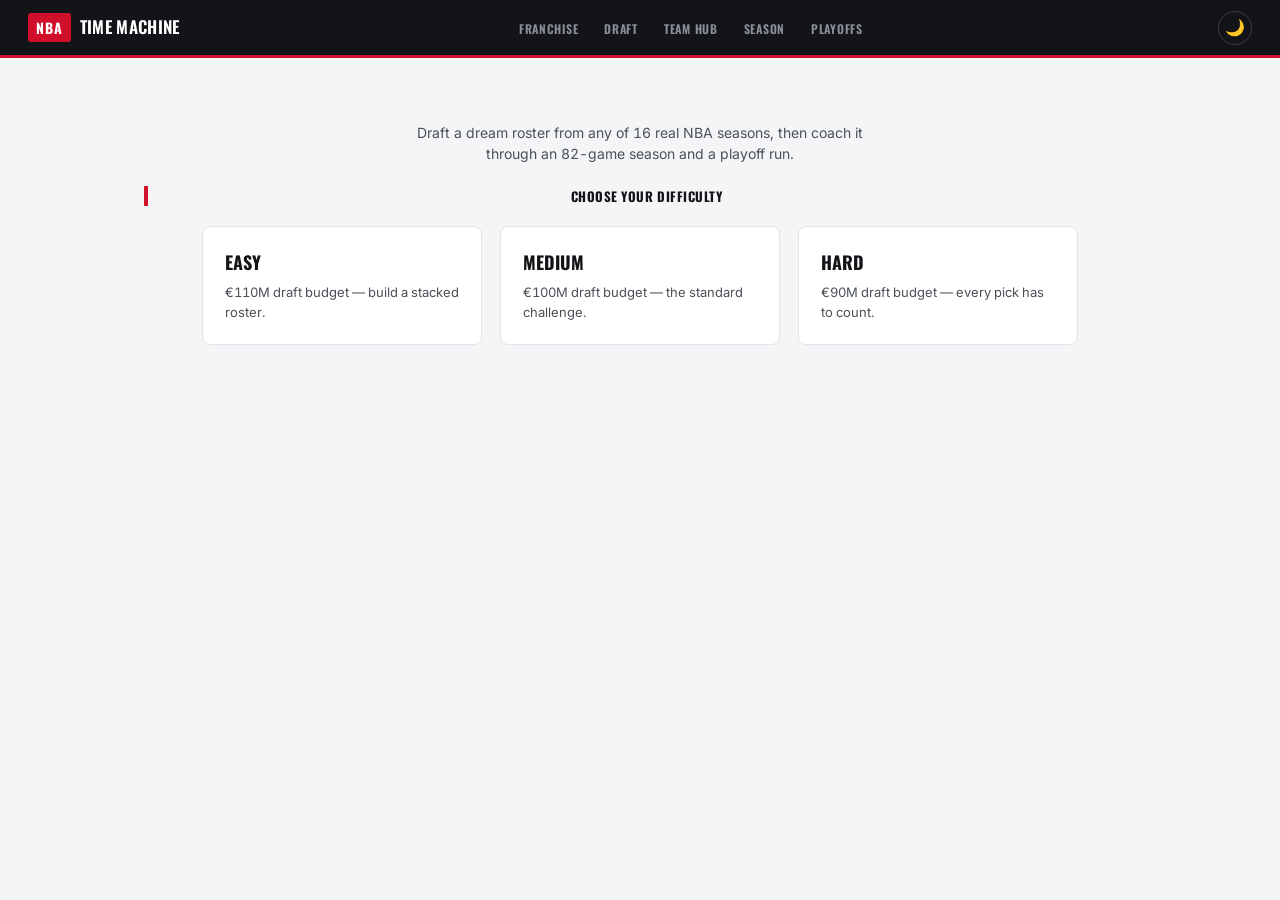
==== commit acadb544: "Fix bracket page-overflow, quiet the budget banner, and add prestige animations - Fix the playoffs b" ====
--- a/web/index.html
+++ b/web/index.html
@@ -41,6 +41,7 @@
     <!-- ============================= PHASE: DIFFICULTY SELECT ============================= -->
     <section id="phase-mode" class="phase">
       <section class="mode-panel">
+        <p class="mode-intro">Draft a dream roster from any of 16 real NBA seasons, then coach it through an 82-game season and a playoff run.</p>
         <h2>Choose your difficulty</h2>
         <div class="mode-options">
           <button id="diff-easy-btn" class="mode-card" data-budget="110" data-diff="easy">
@@ -61,20 +62,21 @@
 
     <!-- ============================= PHASE 0: FRANCHISE ============================= -->
     <section id="phase-franchise" class="phase hidden">
-      <section class="franchise-panel">
-        <h2>Choose Your Franchise</h2>
-        <div class="franchise-intro-row">
-          <p class="franchise-intro">Pick the real NBA franchise you'll run — its conference, division, colors and logo carry through the whole season. Then name your team.</p>
-          <button id="franchise-surprise-btn" class="btn ghost small">Surprise me</button>
-        </div>
-        <div id="franchise-grid" class="franchise-grid"></div>
-      </section>
       <section class="franchise-name-panel">
         <h2>Name Your Team</h2>
+        <p class="franchise-name-intro">Give your team a name, then pick the real NBA franchise it plays as below.</p>
         <input id="franchise-name-input" type="text" class="franchise-name-input" placeholder="e.g. The Sunset Riders" maxlength="40">
         <div id="franchise-selected-preview" class="franchise-selected-preview hidden"></div>
         <button id="franchise-confirm-btn" class="btn primary full" disabled>Begin Draft</button>
         <p id="franchise-confirm-hint" class="franchise-confirm-hint"></p>
+      </section>
+      <section class="franchise-panel">
+        <h2>Choose Your Franchise</h2>
+        <div class="franchise-intro-row">
+          <p class="franchise-intro">Pick the real NBA franchise you'll run — its conference, division, colors and logo carry through the whole season.</p>
+          <button id="franchise-surprise-btn" class="btn ghost small">Surprise me</button>
+        </div>
+        <div id="franchise-grid" class="franchise-grid"></div>
       </section>
     </section>
 
@@ -140,7 +142,7 @@
         <div id="hub-checkpoint-sub" class="cb-sub"></div>
         <button id="checkpoint-trade-btn" class="btn ghost small checkpoint-trade-btn">Look for another trade</button>
       </div>
-      <div class="hub-budget-row">
+      <div id="hub-budget-row" class="hub-budget-row">
         <span class="label">Unspent budget</span>
         <span id="hub-budget-val" class="val">€0.0M</span>
       </div>
--- a/web/css/style.css
+++ b/web/css/style.css
@@ -28,6 +28,7 @@
   --radius-sm: 4px;
   --radius: 6px;
   --radius-lg: 8px;
+  --ease-prestige: cubic-bezier(0.16, 1, 0.3, 1);
 }
 
 /* dark mode — a tuned counterpart palette, not a literal inversion: the
@@ -127,9 +128,10 @@
   width: 34px; height: 34px; display: flex; align-items: center; justify-content: center;
   background: transparent; border: 1.5px solid #3a3d45; border-radius: 50%;
   font-size: 16px; line-height: 1; cursor: pointer; padding: 0;
-  transition: border-color 0.12s, transform 0.12s;
-}
-.theme-toggle-btn:hover { border-color: var(--red); transform: scale(1.06); }
+  transition: border-color 0.15s, transform 0.22s var(--ease-prestige);
+}
+.theme-toggle-btn:hover { border-color: var(--red); transform: scale(1.1) rotate(-12deg); }
+.theme-toggle-btn:active { transform: scale(0.92) rotate(-12deg); transition-duration: 0.08s; }
 
 /* ------------------------------------------------------------------ app */
 #app { max-width: 1040px; margin: 0 auto; padding: 24px 24px 60px; }
@@ -170,12 +172,14 @@
   letter-spacing: 0.04em;
   text-transform: uppercase;
   cursor: pointer;
-  transition: border-color 0.12s, background 0.12s, color 0.12s;
-}
-.btn:hover { border-color: var(--red); color: var(--red); }
+  transition: border-color 0.12s, background 0.12s, color 0.12s,
+              transform 0.18s var(--ease-prestige), box-shadow 0.18s var(--ease-prestige);
+}
+.btn:hover:not(:disabled) { border-color: var(--red); color: var(--red); transform: translateY(-2px); box-shadow: 0 6px 16px rgba(20,20,25,0.12); }
+.btn:active:not(:disabled) { transform: translateY(0) scale(0.97); transition-duration: 0.08s; box-shadow: 0 1px 4px rgba(20,20,25,0.1); }
 .btn:disabled { opacity: 0.4; cursor: not-allowed; }
 .btn.primary { background: var(--red); border-color: var(--red); color: #fff; }
-.btn.primary:hover { background: var(--red-dark); border-color: var(--red-dark); color: #fff; }
+.btn.primary:hover:not(:disabled) { background: var(--red-dark); border-color: var(--red-dark); color: #fff; box-shadow: 0 8px 20px rgba(208,16,42,0.32); }
 .btn.primary:disabled:hover { background: var(--red); border-color: var(--red); }
 .btn.ghost { background: transparent; border-color: var(--line-strong); }
 .btn.small { padding: 6px 12px; font-size: 11px; }
@@ -195,7 +199,7 @@
   min-height: 92px;
   padding: 10px 12px;
   display: flex; flex-direction: column; justify-content: space-between;
-  transition: border-color 0.12s;
+  transition: border-color 0.12s, transform 0.16s var(--ease-prestige), box-shadow 0.16s var(--ease-prestige);
 }
 .slot.empty, .hub-slot.empty { border-style: dashed; border-color: var(--line-strong); background: var(--surface); }
 .slot.filled, .hub-slot.filled { border-color: var(--line-strong); border-left: 3px solid var(--red); }
@@ -217,7 +221,8 @@
 
 .hub-slot { cursor: default; }
 .hub-slot.selectable { cursor: pointer; }
-.hub-slot.selectable:hover { border-color: var(--red); }
+.hub-slot.selectable:hover { border-color: var(--red); box-shadow: 0 4px 14px rgba(208,16,42,0.12); transform: translateY(-2px); }
+.hub-slot.selectable:active { transform: translateY(0) scale(0.98); transition-duration: 0.08s; }
 .hub-slot.selected { border-color: var(--red); background: var(--red-tint); }
 
 /* ------------------------------------------------------------ draw card */
@@ -244,10 +249,11 @@
   border: 1px solid var(--line);
   background: var(--panel);
   cursor: pointer;
-  transition: border-color 0.12s, box-shadow 0.12s;
+  transition: border-color 0.12s, box-shadow 0.16s var(--ease-prestige), transform 0.16s var(--ease-prestige);
 }
 .player-row:nth-child(even) { background: var(--surface); }
-.player-row:hover { border-color: var(--red); box-shadow: 0 1px 6px rgba(208,16,42,0.08); }
+.player-row:not(.ineligible):hover { border-color: var(--red); box-shadow: 0 4px 14px rgba(208,16,42,0.12); transform: translateY(-1px) scale(1.005); }
+.player-row:not(.ineligible):active { transform: translateY(0) scale(0.996); transition-duration: 0.08s; }
 .player-row.ineligible { opacity: 0.35; cursor: not-allowed; }
 
 .pr-id { flex: 0 0 200px; min-width: 0; }
@@ -302,8 +308,12 @@
   flex: 1; background: var(--panel); border: 1.5px solid var(--line-strong);
   color: var(--ink-soft); padding: 8px 4px; border-radius: var(--radius-sm); font-size: 11px;
   font-weight: 600; text-transform: uppercase; letter-spacing: 0.02em; cursor: pointer;
-}
-.tactic-options button:hover:not(.active) { border-color: var(--red); color: var(--red); }
+  transition: border-color 0.12s, color 0.12s, background 0.12s,
+              transform 0.15s var(--ease-prestige), box-shadow 0.15s var(--ease-prestige);
+}
+.tactic-options button:hover:not(.active) { border-color: var(--red); color: var(--red); transform: translateY(-1px); box-shadow: 0 3px 8px rgba(20,20,25,0.1); }
+.tactic-options button:active { transform: translateY(0) scale(0.96); transition-duration: 0.08s; }
+.tactic-options button.active:hover { transform: translateY(-1px); box-shadow: 0 4px 12px rgba(208,16,42,0.3); }
 .tactic-options button.active { border-color: var(--red); color: #fff; background: var(--red); }
 
 .team-rating-card {
@@ -331,8 +341,10 @@
   align-items: center; gap: 8px;
   padding: 9px 10px; border-radius: var(--radius-sm); border: 1px solid var(--line);
   cursor: pointer;
-}
-.coach-row:hover { border-color: var(--red); box-shadow: 0 1px 6px rgba(208,16,42,0.08); }
+  transition: border-color 0.12s, box-shadow 0.16s var(--ease-prestige), transform 0.16s var(--ease-prestige);
+}
+.coach-row:not(.ineligible):hover { border-color: var(--red); box-shadow: 0 4px 14px rgba(208,16,42,0.12); transform: translateY(-1px); }
+.coach-row:not(.ineligible):active { transform: translateY(0) scale(0.98); transition-duration: 0.08s; }
 .coach-row.selected { border-color: var(--red); background: var(--red-tint); border-width: 1.5px; }
 .coach-row.ineligible { opacity: 0.35; cursor: not-allowed; }
 .coach-row .name { font-weight: 700; font-size: 13px; }
@@ -379,10 +391,13 @@
 .halftime-options button {
   text-align: left; background: var(--panel); border: 1.5px solid var(--line-strong);
   color: var(--ink); padding: 9px 12px; border-radius: var(--radius-sm); font-size: 13px; cursor: pointer; font-weight: 500;
-}
-.halftime-options button:hover { border-color: var(--red); color: var(--red); box-shadow: 0 1px 6px rgba(208,16,42,0.08); }
+  transition: border-color 0.12s, color 0.12s, background 0.12s,
+              transform 0.16s var(--ease-prestige), box-shadow 0.16s var(--ease-prestige);
+}
+.halftime-options button:hover:not(:disabled) { border-color: var(--red); color: var(--red); box-shadow: 0 4px 12px rgba(208,16,42,0.14); transform: translateY(-2px) translateX(2px); }
+.halftime-options button:active:not(:disabled) { transform: translateY(0) translateX(0) scale(0.98); transition-duration: 0.08s; }
 .halftime-options button.chosen, .pregame-choices button.chosen {
-  border-color: var(--red); background: var(--red); color: #fff; box-shadow: none;
+  border-color: var(--red); background: var(--red); color: #fff; box-shadow: none; transform: none;
 }
 .halftime-options button:disabled, .pregame-choices button:disabled { opacity: 0.55; cursor: default; }
 
@@ -396,7 +411,7 @@
 
 /* ---------------------------------------------------------- playoffs */
 .bracket-title { text-align: center; font-family: "Oswald", sans-serif; font-size: 13px; text-transform: uppercase; letter-spacing: 0.06em; color: var(--ink); border: none; padding: 0; }
-.bracket { display: flex; flex-direction: column; gap: 10px; align-items: center; }
+.bracket { display: flex; flex-direction: column; gap: 10px; align-items: center; min-width: 0; width: 100%; }
 .bracket-round { display: flex; gap: 14px; flex-wrap: wrap; justify-content: center; }
 .bracket-game {
   background: var(--panel); border: 1px solid var(--line); border-radius: var(--radius);
@@ -505,12 +520,15 @@
 /* --------------------------------------------------------- franchise picker */
 .franchise-panel, .franchise-name-panel { background: var(--panel); border: 1px solid var(--line); border-radius: var(--radius-lg); padding: 20px; margin-bottom: 18px; }
 .franchise-intro { color: var(--ink-soft); font-size: 13px; margin: -4px 0 14px; }
+.franchise-name-intro { color: var(--ink-soft); font-size: 13px; margin: -4px 0 14px; }
 .franchise-grid { display: grid; grid-template-columns: repeat(auto-fill, minmax(140px, 1fr)); gap: 10px; }
 .franchise-card {
   border: 1px solid var(--line); border-radius: var(--radius); padding: 12px 10px; text-align: center;
   cursor: pointer; display: flex; flex-direction: column; align-items: center; gap: 6px;
-}
-.franchise-card:hover { border-color: var(--red); box-shadow: 0 1px 6px rgba(208,16,42,0.08); }
+  transition: border-color 0.12s, background 0.12s, transform 0.16s var(--ease-prestige), box-shadow 0.16s var(--ease-prestige);
+}
+.franchise-card:hover { border-color: var(--red); box-shadow: 0 6px 16px rgba(208,16,42,0.14); transform: translateY(-3px); }
+.franchise-card:active { transform: translateY(-1px) scale(0.97); transition-duration: 0.08s; }
 .franchise-card.selected { border-color: var(--red); border-width: 2px; background: var(--red-tint); }
 .franchise-card-name { font-weight: 700; font-size: 13px; }
 .franchise-card-meta { font-size: 11px; color: var(--ink-faint); }
@@ -567,8 +585,11 @@
 .pregame-choices button {
   background: var(--panel); border: 1.5px solid var(--line-strong); color: var(--ink);
   padding: 12px 16px; border-radius: var(--radius); font-size: 14px; cursor: pointer; font-weight: 500;
-}
-.pregame-choices button:hover { border-color: var(--red); color: var(--red); box-shadow: 0 1px 6px rgba(208,16,42,0.08); }
+  transition: border-color 0.12s, color 0.12s, background 0.12s,
+              transform 0.16s var(--ease-prestige), box-shadow 0.16s var(--ease-prestige);
+}
+.pregame-choices button:hover:not(:disabled) { border-color: var(--red); color: var(--red); box-shadow: 0 4px 12px rgba(208,16,42,0.14); transform: translateY(-2px) translateX(2px); }
+.pregame-choices button:active:not(:disabled) { transform: translateY(0) translateX(0) scale(0.98); transition-duration: 0.08s; }
 
 /* ---------------------------------------------------------- ESPN bracket */
 .bx-conf-titles { display: flex; justify-content: space-between; margin-bottom: 10px; }
@@ -576,7 +597,7 @@
   font-family: "Oswald", sans-serif; font-size: 13px; font-weight: 700; text-transform: uppercase;
   letter-spacing: 0.05em; color: #fff; background: var(--black); padding: 6px 16px; border-radius: var(--radius-xs);
 }
-.bx-grid { overflow-x: auto; padding-bottom: 8px; }
+.bx-grid { overflow-x: auto; padding-bottom: 8px; min-width: 0; width: 100%; }
 .bx-headers, .bx-body {
   display: grid;
   grid-template-columns: 0.85fr 1fr 1fr 1fr 1.25fr 1fr 1fr 1fr 0.85fr;
@@ -636,9 +657,12 @@
 .clutch-card {
   background: var(--panel); border: 1.5px solid var(--line-strong); border-radius: var(--radius); padding: 14px 16px;
   display: flex; flex-direction: column; align-items: center; gap: 8px; cursor: pointer; min-width: 130px;
-}
-.clutch-card:hover { border-color: var(--gold); box-shadow: 0 2px 10px rgba(201,162,39,0.25); }
-.clutch-card.chosen { border-color: var(--gold); background: var(--gold-tint); box-shadow: 0 2px 10px rgba(201,162,39,0.35); }
+  transition: border-color 0.12s, background 0.12s,
+              transform 0.18s var(--ease-prestige), box-shadow 0.18s var(--ease-prestige);
+}
+.clutch-card:hover:not(:disabled) { border-color: var(--gold); box-shadow: 0 8px 22px rgba(201,162,39,0.3); transform: translateY(-4px) scale(1.02); }
+.clutch-card:active:not(:disabled) { transform: translateY(-1px) scale(0.98); transition-duration: 0.08s; }
+.clutch-card.chosen { border-color: var(--gold); background: var(--gold-tint); box-shadow: 0 2px 10px rgba(201,162,39,0.35); transform: none; }
 .clutch-card:disabled { opacity: 0.55; cursor: default; }
 .clutch-name { font-weight: 700; font-size: 13px; }
 .clutch-stats { font-size: 11px; color: var(--ink-faint); text-align: center; }
@@ -710,12 +734,15 @@
 /* ------------------------------------------------------- mode / quick league */
 
 .mode-panel { text-align: center; padding: 40px 0; }
+.mode-intro { color: var(--ink-soft); font-size: 14px; max-width: 480px; margin: 0 auto 22px; line-height: 1.5; }
 .mode-options { display: flex; gap: 18px; justify-content: center; margin-top: 20px; flex-wrap: wrap; }
 .mode-card {
   width: 280px; text-align: left; padding: 22px; background: var(--panel);
   border: 1px solid var(--line); border-radius: var(--radius-lg); cursor: pointer; font: inherit;
-}
-.mode-card:hover { border-color: var(--red); box-shadow: 0 2px 10px rgba(0,0,0,0.06); }
+  transition: border-color 0.12s, transform 0.2s var(--ease-prestige), box-shadow 0.2s var(--ease-prestige);
+}
+.mode-card:hover { border-color: var(--red); box-shadow: 0 10px 26px rgba(0,0,0,0.1); transform: translateY(-4px); }
+.mode-card:active { transform: translateY(-1px) scale(0.98); transition-duration: 0.08s; }
 .mode-card-title { font-family: "Oswald", sans-serif; font-size: 18px; font-weight: 700; text-transform: uppercase; color: var(--ink); margin-bottom: 8px; }
 .mode-card-sub { font-size: 13px; color: var(--ink-soft); line-height: 1.5; }
 
@@ -767,3 +794,23 @@
 @media (min-width: 721px) {
   .bx-scroll-hint { display: none; }
 }
+
+/* ---------------------------------------------------- reduced motion --- */
+/* every hover/press lift added above is purely decorative — never load-
+   bearing for understanding state — so it's safe to strip entirely here */
+@media (prefers-reduced-motion: reduce) {
+  .btn, .mode-card, .franchise-card, .clutch-card, .tactic-options button,
+  .halftime-options button, .pregame-choices button, .player-row, .coach-row,
+  .hub-slot.selectable, .slot, .hub-slot, .theme-toggle-btn {
+    transition: none !important;
+  }
+  .btn:hover, .btn:active, .mode-card:hover, .mode-card:active,
+  .franchise-card:hover, .franchise-card:active, .clutch-card:hover, .clutch-card:active,
+  .tactic-options button:hover, .tactic-options button:active,
+  .halftime-options button:hover, .halftime-options button:active,
+  .pregame-choices button:hover, .pregame-choices button:active,
+  .player-row:hover, .player-row:active, .coach-row:hover, .coach-row:active,
+  .hub-slot.selectable:hover, .hub-slot.selectable:active, .theme-toggle-btn:hover, .theme-toggle-btn:active {
+    transform: none !important;
+  }
+}
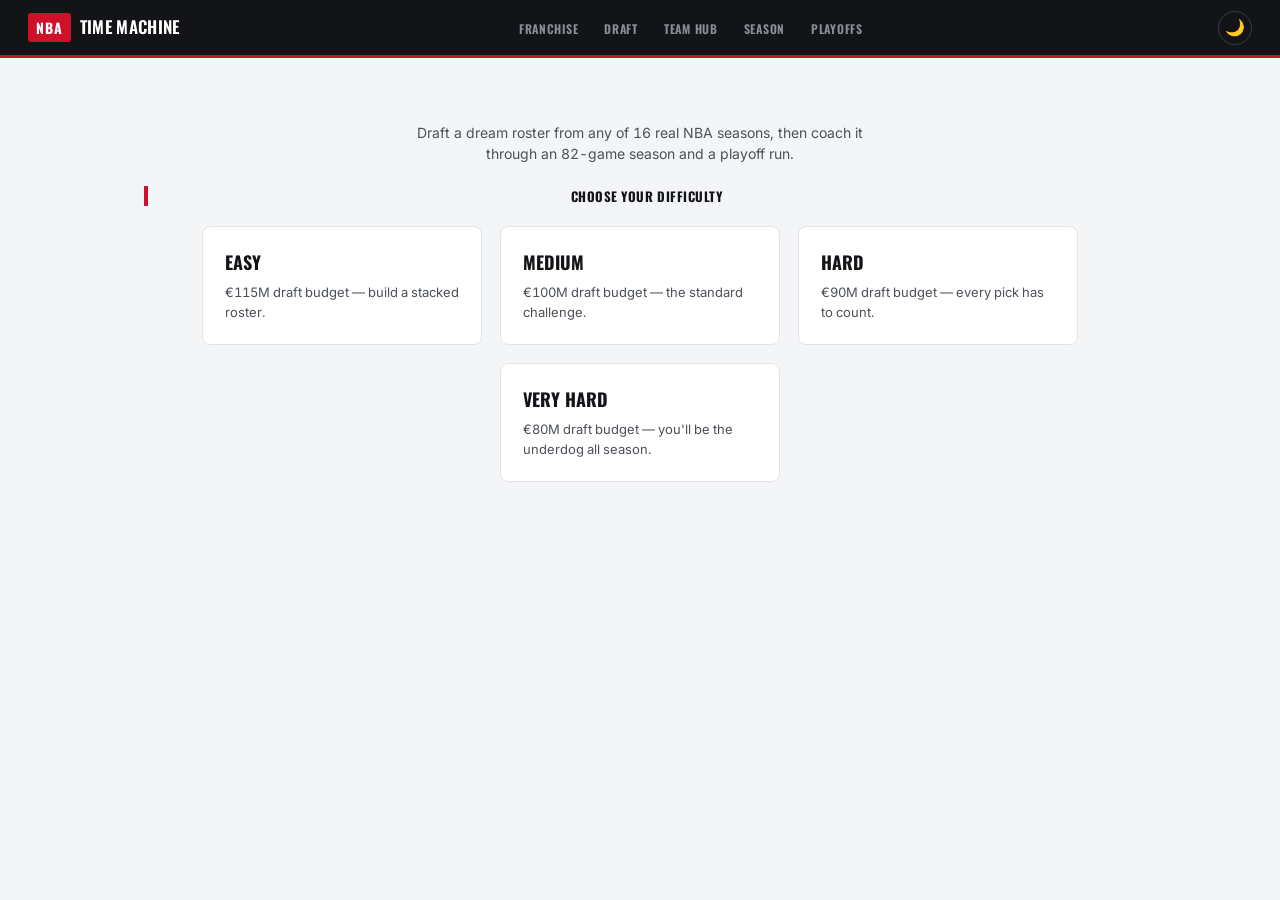
==== commit 5be82156: "Add a fourth difficulty, an NBA trivia bonus round, and fix win-rate balance - Add a Very Hard diffi" ====
--- a/web/index.html
+++ b/web/index.html
@@ -44,9 +44,9 @@
         <p class="mode-intro">Draft a dream roster from any of 16 real NBA seasons, then coach it through an 82-game season and a playoff run.</p>
         <h2>Choose your difficulty</h2>
         <div class="mode-options">
-          <button id="diff-easy-btn" class="mode-card" data-budget="110" data-diff="easy">
+          <button id="diff-easy-btn" class="mode-card" data-budget="115" data-diff="easy">
             <div class="mode-card-title">Easy</div>
-            <div class="mode-card-sub">€110M draft budget — build a stacked roster.</div>
+            <div class="mode-card-sub">€115M draft budget — build a stacked roster.</div>
           </button>
           <button id="diff-medium-btn" class="mode-card" data-budget="100" data-diff="medium">
             <div class="mode-card-title">Medium</div>
@@ -55,6 +55,10 @@
           <button id="diff-hard-btn" class="mode-card" data-budget="90" data-diff="hard">
             <div class="mode-card-title">Hard</div>
             <div class="mode-card-sub">€90M draft budget — every pick has to count.</div>
+          </button>
+          <button id="diff-veryhard-btn" class="mode-card" data-budget="80" data-diff="veryhard">
+            <div class="mode-card-title">Very Hard</div>
+            <div class="mode-card-sub">€80M draft budget — you'll be the underdog all season.</div>
           </button>
         </div>
       </section>
@@ -128,9 +132,31 @@
           </div>
           <div id="squad-coach-line" class="squad-coach-line"></div>
           <div class="squad-complete-actions">
-            <button id="goto-hub-btn" class="btn primary">Continue to Team Hub</button>
+            <button id="goto-hub-btn" class="btn primary">Continue</button>
             <button id="restart-btn" class="btn ghost">Start over</button>
           </div>
+        </div>
+      </section>
+    </section>
+
+    <!-- ======================= PHASE 1.5: TRIVIA PROLOGUE ======================= -->
+    <section id="phase-trivia" class="phase hidden">
+      <section class="trivia-panel">
+        <h2>Season Prologue</h2>
+        <div id="trivia-intro">
+          <p class="trivia-intro-text">Answer one NBA trivia question right and bank a permanent team-strength boost for the season — the harder the question you pick, the bigger the reward. Miss it and there's no penalty, just no bonus.</p>
+          <div id="trivia-tier-options" class="trivia-tier-options"></div>
+          <button id="trivia-skip-btn" class="trivia-skip-btn">Skip trivia, head to the Team Hub</button>
+        </div>
+        <div id="trivia-question" class="hidden">
+          <div id="trivia-question-tier" class="trivia-question-tier"></div>
+          <p id="trivia-question-text" class="trivia-question-text"></p>
+          <div id="trivia-answers" class="trivia-answers"></div>
+        </div>
+        <div id="trivia-result" class="hidden">
+          <div id="trivia-result-headline" class="trivia-result-headline"></div>
+          <p id="trivia-result-sub" class="trivia-result-sub"></p>
+          <button id="trivia-continue-btn" class="btn primary">Continue to Team Hub</button>
         </div>
       </section>
     </section>
@@ -223,6 +249,7 @@
             <div class="team-rating-label">Team Strength (SRS) &middot; reflects your Game Plan</div>
             <div id="team-strength-val" class="team-rating-val">--</div>
           </div>
+          <div id="hub-trivia-badge" class="hub-trivia-badge hidden"></div>
           <button id="start-season-btn" class="btn primary full">Start Season</button>
         </section>
       </div>
@@ -385,6 +412,7 @@
   <script src="js/league.js"></script>
   <script src="js/franchise.js"></script>
   <script src="js/draft.js"></script>
+  <script src="js/trivia.js"></script>
   <script src="js/hub.js"></script>
   <script src="js/season.js"></script>
   <script src="js/playoffs.js"></script>
--- a/web/css/style.css
+++ b/web/css/style.css
@@ -795,13 +795,59 @@
   .bx-scroll-hint { display: none; }
 }
 
+/* -------------------------------------------------------------- trivia */
+.trivia-panel { background: var(--panel); border: 1px solid var(--line); border-radius: var(--radius-lg); padding: 26px 28px; max-width: 620px; margin: 0 auto; text-align: center; }
+.trivia-intro-text { color: var(--ink-soft); font-size: 14px; line-height: 1.55; margin: -4px 0 22px; }
+.trivia-tier-options { display: flex; flex-direction: column; gap: 10px; margin-bottom: 16px; }
+.trivia-tier-card {
+  background: var(--panel); border: 1.5px solid var(--line-strong); border-radius: var(--radius);
+  padding: 14px 18px; text-align: left; cursor: pointer; font: inherit; color: var(--ink);
+  display: flex; align-items: center; justify-content: space-between; gap: 12px; flex-wrap: wrap;
+  transition: border-color 0.12s, background 0.12s, transform 0.16s var(--ease-prestige), box-shadow 0.16s var(--ease-prestige);
+}
+.trivia-tier-card:hover { border-color: var(--gold); box-shadow: 0 6px 18px rgba(201,162,39,0.18); transform: translateY(-2px); }
+.trivia-tier-card:active { transform: translateY(0) scale(0.98); transition-duration: 0.08s; }
+.trivia-tier-name { font-family: "Oswald", sans-serif; font-weight: 700; font-size: 14px; text-transform: uppercase; }
+.trivia-tier-blurb { font-size: 12px; color: var(--ink-faint); flex: 1; min-width: 160px; }
+.trivia-tier-reward { font-family: "Oswald", sans-serif; font-size: 12px; font-weight: 700; color: var(--gold-dark); white-space: nowrap; }
+.trivia-skip-btn {
+  background: none; border: none; color: var(--ink-faint); font-size: 12px; text-decoration: underline;
+  cursor: pointer; padding: 4px;
+}
+.trivia-skip-btn:hover { color: var(--ink-soft); }
+
+.trivia-question-tier { font-family: "Oswald", sans-serif; font-size: 11px; text-transform: uppercase; letter-spacing: 0.05em; color: var(--gold-dark); font-weight: 700; margin-bottom: 10px; }
+.trivia-question-text { font-family: "Oswald", sans-serif; font-size: 18px; font-weight: 600; color: var(--ink); margin: 0 0 20px; }
+.trivia-answers { display: flex; flex-direction: column; gap: 8px; }
+.trivia-answer-btn {
+  background: var(--panel); border: 1.5px solid var(--line-strong); color: var(--ink);
+  padding: 12px 16px; border-radius: var(--radius); font-size: 14px; font-weight: 500; text-align: left; cursor: pointer;
+  transition: border-color 0.12s, background 0.12s, color 0.12s, transform 0.16s var(--ease-prestige);
+}
+.trivia-answer-btn:hover:not(:disabled) { border-color: var(--red); color: var(--red); transform: translateY(-2px) translateX(2px); }
+.trivia-answer-btn:disabled { cursor: default; }
+.trivia-answer-btn.correct { border-color: var(--good); background: var(--good-tint); color: var(--good); font-weight: 700; }
+.trivia-answer-btn.wrong { border-color: var(--bad); background: var(--red-tint); color: var(--bad); }
+
+.trivia-result-headline { font-family: "Oswald", sans-serif; font-size: 22px; font-weight: 700; text-transform: uppercase; letter-spacing: 0.02em; }
+.trivia-result-headline.made { color: var(--good); }
+.trivia-result-headline.missed { color: var(--ink-faint); }
+.trivia-result-headline.skipped { color: var(--ink-faint); }
+.trivia-result-sub { color: var(--ink-soft); margin: 8px 0 20px; font-size: 13.5px; }
+
+.hub-trivia-badge {
+  text-align: center; font-size: 12.5px; font-weight: 600; color: var(--gold-dark);
+  background: var(--gold-tint); border: 1px solid var(--gold-tint-border); border-radius: var(--radius);
+  padding: 8px 12px; margin-top: 10px;
+}
+
 /* ---------------------------------------------------- reduced motion --- */
 /* every hover/press lift added above is purely decorative — never load-
    bearing for understanding state — so it's safe to strip entirely here */
 @media (prefers-reduced-motion: reduce) {
   .btn, .mode-card, .franchise-card, .clutch-card, .tactic-options button,
   .halftime-options button, .pregame-choices button, .player-row, .coach-row,
-  .hub-slot.selectable, .slot, .hub-slot, .theme-toggle-btn {
+  .hub-slot.selectable, .slot, .hub-slot, .theme-toggle-btn, .trivia-tier-card, .trivia-answer-btn {
     transition: none !important;
   }
   .btn:hover, .btn:active, .mode-card:hover, .mode-card:active,
@@ -810,7 +856,8 @@
   .halftime-options button:hover, .halftime-options button:active,
   .pregame-choices button:hover, .pregame-choices button:active,
   .player-row:hover, .player-row:active, .coach-row:hover, .coach-row:active,
-  .hub-slot.selectable:hover, .hub-slot.selectable:active, .theme-toggle-btn:hover, .theme-toggle-btn:active {
+  .hub-slot.selectable:hover, .hub-slot.selectable:active, .theme-toggle-btn:hover, .theme-toggle-btn:active,
+  .trivia-tier-card:hover, .trivia-tier-card:active, .trivia-answer-btn:hover, .trivia-answer-btn:active {
     transform: none !important;
   }
 }
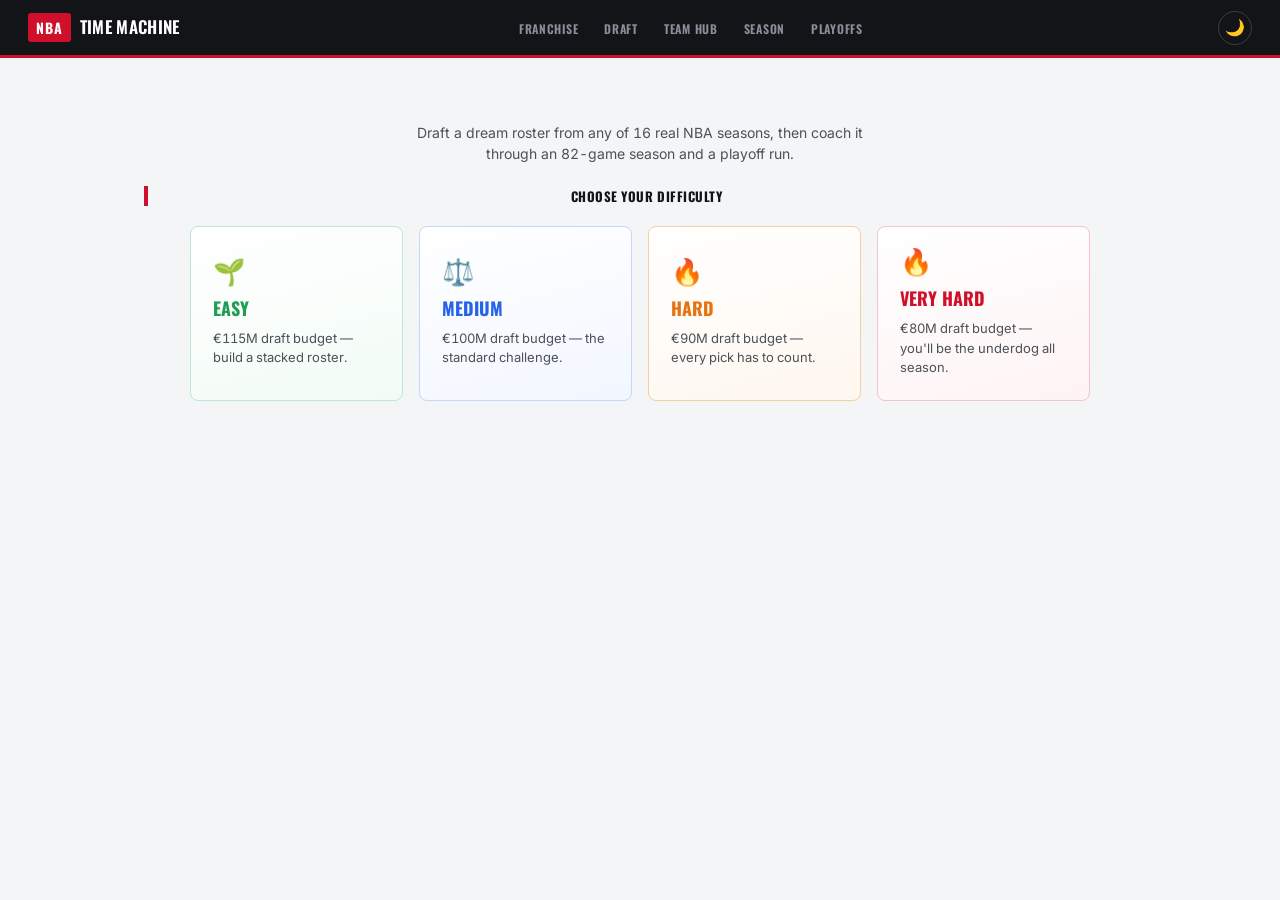
==== commit 39982945: "Add a weekly per-difficulty leaderboard and redesign the difficulty picker - New /api/leaderboard en" ====
--- a/web/index.html
+++ b/web/index.html
@@ -44,19 +44,23 @@
         <p class="mode-intro">Draft a dream roster from any of 16 real NBA seasons, then coach it through an 82-game season and a playoff run.</p>
         <h2>Choose your difficulty</h2>
         <div class="mode-options">
-          <button id="diff-easy-btn" class="mode-card" data-budget="115" data-diff="easy">
+          <button id="diff-easy-btn" class="mode-card mode-card-easy" data-budget="115" data-diff="easy">
+            <div class="mode-card-icon">🌱</div>
             <div class="mode-card-title">Easy</div>
             <div class="mode-card-sub">€115M draft budget — build a stacked roster.</div>
           </button>
-          <button id="diff-medium-btn" class="mode-card" data-budget="100" data-diff="medium">
+          <button id="diff-medium-btn" class="mode-card mode-card-medium" data-budget="100" data-diff="medium">
+            <div class="mode-card-icon">⚖️</div>
             <div class="mode-card-title">Medium</div>
             <div class="mode-card-sub">€100M draft budget — the standard challenge.</div>
           </button>
-          <button id="diff-hard-btn" class="mode-card" data-budget="90" data-diff="hard">
+          <button id="diff-hard-btn" class="mode-card mode-card-hard" data-budget="90" data-diff="hard">
+            <div class="mode-card-icon">🔥</div>
             <div class="mode-card-title">Hard</div>
             <div class="mode-card-sub">€90M draft budget — every pick has to count.</div>
           </button>
-          <button id="diff-veryhard-btn" class="mode-card" data-budget="80" data-diff="veryhard">
+          <button id="diff-veryhard-btn" class="mode-card mode-card-veryhard" data-budget="80" data-diff="veryhard">
+            <div class="mode-card-icon">🔥</div>
             <div class="mode-card-title">Very Hard</div>
             <div class="mode-card-sub">€80M draft budget — you'll be the underdog all season.</div>
           </button>
@@ -339,8 +343,33 @@
         </div>
       </div>
 
-      <!-- bottom half: the full bracket, always visible, reference-weight -->
-      <div id="bracket" class="bracket"></div>
+      <!-- always-visible summary of YOUR run: round, series score, record — -->
+      <!-- the thing you actually want to check at a glance without parsing  -->
+      <!-- the whole bracket every time                                     -->
+      <div id="series-status" class="series-status hidden">
+        <div class="series-status-main">
+          <div class="series-status-round" id="series-status-round"></div>
+          <div id="series-status-score" class="series-status-score">
+            <span id="series-you-wins">0</span>
+            <span class="series-status-dash">&ndash;</span>
+            <span id="series-opp-wins">0</span>
+          </div>
+          <div class="series-status-opp" id="series-status-opp"></div>
+        </div>
+        <div class="series-status-stats">
+          <div class="series-stat"><span id="series-stat-record" class="series-stat-val">0-0</span><span class="series-stat-label">Playoff Record</span></div>
+          <div class="series-stat"><span id="series-stat-seed" class="series-stat-val">&mdash;</span><span class="series-stat-label">Your Seed</span></div>
+          <div class="series-stat"><span id="series-stat-regszn" class="series-stat-val">0-0</span><span class="series-stat-label">Regular Season</span></div>
+        </div>
+        <div id="series-status-extra" class="series-status-extra"></div>
+      </div>
+
+      <!-- the full bracket — reference material, collapsed by default now  -->
+      <!-- that the summary above covers what most people actually check   -->
+      <details id="bracket-details" class="bracket-details">
+        <summary class="bracket-summary">View Full Bracket</summary>
+        <div id="bracket" class="bracket"></div>
+      </details>
     </section>
 
     <!-- ============================= PHASE 5: SEASON RECAP ============================= -->
@@ -370,6 +399,18 @@
         <section class="recap-card recap-card-wide">
           <h2>Front Office</h2>
           <div id="recap-front-office" class="recap-front-office"></div>
+        </section>
+
+        <section id="recap-leaderboard-card" class="recap-card recap-card-wide hidden">
+          <h2 id="recap-leaderboard-title">This Week's Leaderboard</h2>
+          <p id="recap-leaderboard-rank" class="recap-leaderboard-rank"></p>
+          <div class="lb-header">
+            <div class="lb-rank">#</div>
+            <div class="lb-team">Team</div>
+            <div class="lb-record">Record</div>
+            <div class="lb-result">Result</div>
+          </div>
+          <div id="recap-leaderboard-rows" class="lb-rows"></div>
         </section>
       </div>
 
--- a/web/css/style.css
+++ b/web/css/style.css
@@ -24,6 +24,18 @@
   --g: #1c3f8f;
   --f: #a15c00;
   --c: #6a1ba0;
+  --diff-easy: #1f9d55;
+  --diff-easy-tint: #eafaf1;
+  --diff-easy-border: #bfe8d2;
+  --diff-medium: #2563eb;
+  --diff-medium-tint: #eaf1ff;
+  --diff-medium-border: #c3d8fb;
+  --diff-hard: #e8720f;
+  --diff-hard-tint: #fff2e6;
+  --diff-hard-border: #f6cfa0;
+  --diff-veryhard: #d0102a;
+  --diff-veryhard-tint: #fdecee;
+  --diff-veryhard-border: #f6c3ca;
   --radius-xs: 3px;
   --radius-sm: 4px;
   --radius: 6px;
@@ -60,6 +72,18 @@
   --good: #34c281;
   --good-tint: #12281d;
   --bad: #ff5468;
+  --diff-easy: #34c281;
+  --diff-easy-tint: #12281d;
+  --diff-easy-border: #235a3c;
+  --diff-medium: #5b8dff;
+  --diff-medium-tint: #14213f;
+  --diff-medium-border: #2c4576;
+  --diff-hard: #ff9a3d;
+  --diff-hard-tint: #3a2510;
+  --diff-hard-border: #6b4c22;
+  --diff-veryhard: #ff4d5e;
+  --diff-veryhard-tint: #3a1620;
+  --diff-veryhard-border: #6b2530;
 }
 
 * { box-sizing: border-box; }
@@ -385,21 +409,41 @@
 .quarter-log { display: flex; gap: 10px; margin: 12px 0; font-size: 12px; color: var(--ink-soft); flex-wrap: wrap; }
 .quarter-log .qrow { padding: 4px 10px; border-radius: var(--radius-xs); background: var(--bg); border: 1px solid var(--line); }
 
-.halftime-panel { margin: 14px 0; padding: 14px; background: var(--red-tint); border-radius: var(--radius); border: 1px solid var(--red-tint-border); }
-.halftime-title { font-family: "Oswald", sans-serif; font-size: 13px; font-weight: 700; color: var(--red); margin-bottom: 10px; text-transform: uppercase; }
-.halftime-options { display: flex; flex-direction: column; gap: 6px; }
-.halftime-options button {
-  text-align: left; background: var(--panel); border: 1.5px solid var(--line-strong);
-  color: var(--ink); padding: 9px 12px; border-radius: var(--radius-sm); font-size: 13px; cursor: pointer; font-weight: 500;
-  transition: border-color 0.12s, color 0.12s, background 0.12s,
-              transform 0.16s var(--ease-prestige), box-shadow 0.16s var(--ease-prestige);
-}
-.halftime-options button:hover:not(:disabled) { border-color: var(--red); color: var(--red); box-shadow: 0 4px 12px rgba(208,16,42,0.14); transform: translateY(-2px) translateX(2px); }
-.halftime-options button:active:not(:disabled) { transform: translateY(0) translateX(0) scale(0.98); transition-duration: 0.08s; }
-.halftime-options button.chosen, .pregame-choices button.chosen {
-  border-color: var(--red); background: var(--red); color: #fff; box-shadow: none; transform: none;
-}
-.halftime-options button:disabled, .pregame-choices button:disabled { opacity: 0.55; cursor: default; }
+.halftime-panel {
+  margin: 14px 0; padding: 18px;
+  background: linear-gradient(165deg, var(--black) 0%, #2a1015 100%);
+  border-radius: var(--radius-lg); border: 1px solid var(--red-dark);
+  box-shadow: 0 10px 30px rgba(0,0,0,0.25);
+}
+.halftime-title { font-family: "Oswald", sans-serif; font-size: 13px; font-weight: 700; color: #ff8a95; margin-bottom: 14px; text-transform: uppercase; letter-spacing: 0.05em; text-align: center; }
+.halftime-options { display: flex; gap: 10px; flex-wrap: wrap; }
+
+/* shared "strategic decision" card language for pregame + halftime choices —
+   these used to be plain text-only list rows, easy to mistake for a settings
+   form; giving them the same icon/title/sub card shape the mode-select and
+   franchise screens already use ties the whole decision language together. */
+.strategy-card {
+  display: flex; flex-direction: column; align-items: center; text-align: center; gap: 4px;
+  background: var(--panel); border: 1.5px solid var(--line-strong); border-radius: var(--radius-lg);
+  padding: 18px 14px; cursor: pointer; font: inherit; flex: 1; min-width: 0;
+  transition: border-color 0.12s, background 0.12s, color 0.12s,
+              transform 0.18s var(--ease-prestige), box-shadow 0.18s var(--ease-prestige);
+}
+.strategy-icon { font-size: 26px; line-height: 1; margin-bottom: 4px; }
+.strategy-title { font-family: "Oswald", sans-serif; font-size: 13.5px; font-weight: 700; text-transform: uppercase; letter-spacing: 0.02em; color: var(--ink); }
+.strategy-sub { font-size: 12px; color: var(--ink-faint); line-height: 1.4; }
+.strategy-card:hover:not(:disabled) { border-color: var(--red); box-shadow: 0 10px 26px rgba(208,16,42,0.2); transform: translateY(-4px); }
+.strategy-card:active:not(:disabled) { transform: translateY(-1px) scale(0.98); transition-duration: 0.08s; }
+.strategy-card.chosen {
+  border-color: var(--red); background: var(--red); box-shadow: none; transform: none;
+}
+.strategy-card.chosen .strategy-title, .strategy-card.chosen .strategy-sub { color: #fff; }
+.strategy-card:disabled { opacity: 0.55; cursor: default; }
+.halftime-panel .strategy-card { background: rgba(255,255,255,0.04); border-color: rgba(255,255,255,0.14); }
+.halftime-panel .strategy-title { color: #fff; }
+.halftime-panel .strategy-sub { color: #c7c9cf; }
+.halftime-panel .strategy-card:hover:not(:disabled) { border-color: #ff8a95; box-shadow: 0 10px 26px rgba(255,77,94,0.25); }
+.halftime-panel .strategy-card.chosen { background: var(--red); border-color: var(--red); }
 
 .box-score { margin-top: 16px; }
 .box-score table { width: 100%; border-collapse: collapse; font-size: 12px; }
@@ -411,7 +455,38 @@
 
 /* ---------------------------------------------------------- playoffs */
 .bracket-title { text-align: center; font-family: "Oswald", sans-serif; font-size: 13px; text-transform: uppercase; letter-spacing: 0.06em; color: var(--ink); border: none; padding: 0; }
-.bracket { display: flex; flex-direction: column; gap: 10px; align-items: center; min-width: 0; width: 100%; }
+/* --------------------------------------------------------- series status */
+.series-status {
+  background: linear-gradient(165deg, var(--black) 0%, #1a1015 100%);
+  border-radius: var(--radius-lg); border: 1px solid var(--line-strong);
+  padding: 22px 26px; margin: 18px 0; box-shadow: 0 10px 30px rgba(0,0,0,0.2);
+}
+.series-status-main { display: flex; align-items: center; justify-content: center; gap: 20px; flex-wrap: wrap; text-align: center; }
+.series-status-round { font-family: "Oswald", sans-serif; font-size: 12px; font-weight: 700; text-transform: uppercase; letter-spacing: 0.06em; color: var(--gold-bright); flex-basis: 100%; }
+.series-status-score { font-family: "Oswald", sans-serif; font-size: 56px; font-weight: 700; color: #fff; line-height: 1; display: flex; align-items: baseline; gap: 12px; }
+.series-status-dash { font-size: 32px; color: #6a6d75; }
+.series-status-opp { font-size: 15px; color: #c7c9cf; font-weight: 600; }
+.series-status-stats { display: flex; justify-content: center; gap: 32px; margin-top: 18px; padding-top: 16px; border-top: 1px solid rgba(255,255,255,0.1); flex-wrap: wrap; }
+.series-stat { text-align: center; }
+.series-stat-val { display: block; font-family: "Oswald", sans-serif; font-size: 20px; font-weight: 700; color: #fff; font-variant-numeric: tabular-nums; }
+.series-stat-label { font-size: 10.5px; color: #9a9ea6; text-transform: uppercase; letter-spacing: 0.04em; margin-top: 2px; }
+.series-status-extra { text-align: center; margin-top: 14px; font-size: 13px; color: var(--gold-bright); font-weight: 600; }
+
+/* full bracket — reference material now, tucked behind a disclosure so the
+   series-status summary above is what you see by default */
+.bracket-details { margin: 18px 0; }
+.bracket-summary {
+  cursor: pointer; list-style: none; font-family: "Oswald", sans-serif; font-size: 12px;
+  font-weight: 700; text-transform: uppercase; letter-spacing: 0.05em; color: var(--ink-faint);
+  padding: 10px 0; text-align: center; border-top: 1px solid var(--line); border-bottom: 1px solid var(--line);
+  transition: color 0.12s;
+}
+.bracket-summary:hover { color: var(--red); }
+.bracket-summary::-webkit-details-marker { display: none; }
+.bracket-summary::before { content: "\25B8  "; }
+.bracket-details[open] .bracket-summary::before { content: "\25BE  "; }
+.bracket-details[open] .bracket-summary { border-bottom: none; }
+.bracket { display: flex; flex-direction: column; gap: 10px; align-items: center; min-width: 0; width: 100%; padding-top: 14px; }
 .bracket-round { display: flex; gap: 14px; flex-wrap: wrap; justify-content: center; }
 .bracket-game {
   background: var(--panel); border: 1px solid var(--line); border-radius: var(--radius);
@@ -446,6 +521,12 @@
 .trade-player { background: var(--surface); border: 1px solid var(--line); border-radius: var(--radius); padding: 12px; }
 .trade-player .name { font-weight: 700; font-size: 14px; }
 .trade-player .line { font-size: 12px; color: var(--ink-soft); margin-top: 4px; }
+.trade-upgrade-tag, .trade-starter-tag {
+  display: inline-block; margin-top: 8px; font-family: "Oswald", sans-serif; font-size: 10px;
+  font-weight: 700; text-transform: uppercase; letter-spacing: 0.05em; padding: 3px 8px; border-radius: var(--radius-xs);
+}
+.trade-upgrade-tag { color: var(--good); background: var(--good-tint); }
+.trade-starter-tag { color: var(--red); background: var(--red-tint); }
 .trade-arrow { font-size: 20px; color: var(--ink-faint); }
 .trade-actions { display: flex; gap: 10px; justify-content: center; margin-top: 4px; }
 
@@ -462,7 +543,7 @@
 
 /* ---------------------------------------------------------- faces/logos */
 .face-wrap, .logo-wrap { display: inline-flex; border-radius: 50%; overflow: hidden; flex-shrink: 0; vertical-align: middle; }
-.face-img { object-fit: cover; border-radius: 50%; display: block; background: var(--line); }
+.face-img { object-fit: cover; object-position: center 18%; border-radius: 50%; display: block; background: var(--line); }
 .face-fallback {
   border-radius: 50%; display: flex; align-items: center; justify-content: center;
   color: #fff; font-weight: 700; font-family: "Oswald", sans-serif;
@@ -581,15 +662,7 @@
 .hero-vs { font-family: "Oswald", sans-serif; font-size: 13px; color: var(--ink-faint); font-weight: 700; }
 .hero-context { font-size: 14px; color: var(--ink-soft); margin-bottom: 20px; }
 .hero-pregame-label { font-family: "Oswald", sans-serif; font-size: 12px; text-transform: uppercase; letter-spacing: 0.05em; color: var(--ink-faint); margin-bottom: 10px; }
-.pregame-choices { display: flex; flex-direction: column; gap: 8px; max-width: 460px; margin: 0 auto; }
-.pregame-choices button {
-  background: var(--panel); border: 1.5px solid var(--line-strong); color: var(--ink);
-  padding: 12px 16px; border-radius: var(--radius); font-size: 14px; cursor: pointer; font-weight: 500;
-  transition: border-color 0.12s, color 0.12s, background 0.12s,
-              transform 0.16s var(--ease-prestige), box-shadow 0.16s var(--ease-prestige);
-}
-.pregame-choices button:hover:not(:disabled) { border-color: var(--red); color: var(--red); box-shadow: 0 4px 12px rgba(208,16,42,0.14); transform: translateY(-2px) translateX(2px); }
-.pregame-choices button:active:not(:disabled) { transform: translateY(0) translateX(0) scale(0.98); transition-duration: 0.08s; }
+.pregame-choices { display: flex; gap: 12px; max-width: 640px; margin: 0 auto; flex-wrap: wrap; }
 
 /* ---------------------------------------------------------- ESPN bracket */
 .bx-conf-titles { display: flex; justify-content: space-between; margin-bottom: 10px; }
@@ -714,6 +787,25 @@
 .recap-timeline-round { font-weight: 600; min-width: 190px; }
 .recap-timeline-opp { color: var(--ink-soft); flex: 1; }
 .recap-timeline-score { font-family: "Oswald", sans-serif; font-weight: 700; }
+
+.recap-leaderboard-rank { font-size: 13px; color: var(--gold-dark); font-weight: 600; margin: -6px 0 14px; }
+.lb-header, .lb-row {
+  display: grid; grid-template-columns: 34px 1fr 70px 200px; gap: 10px; align-items: center;
+}
+.lb-header {
+  font-size: 10.5px; color: var(--ink-faint); text-transform: uppercase; letter-spacing: 0.04em;
+  padding: 0 10px 8px; border-bottom: 1px solid var(--line);
+}
+.lb-rows { display: flex; flex-direction: column; }
+.lb-row { padding: 9px 10px; border-bottom: 1px solid var(--line); font-size: 13px; border-radius: var(--radius-sm); }
+.lb-row:last-child { border-bottom: none; }
+.lb-row .lb-rank { font-family: "Oswald", sans-serif; font-weight: 700; color: var(--ink-faint); }
+.lb-row .lb-team { font-weight: 600; overflow: hidden; text-overflow: ellipsis; white-space: nowrap; }
+.lb-row .lb-record { font-family: "Oswald", sans-serif; font-weight: 700; font-variant-numeric: tabular-nums; }
+.lb-row .lb-result { color: var(--ink-soft); font-size: 12.5px; overflow: hidden; text-overflow: ellipsis; white-space: nowrap; }
+.lb-row.you { background: var(--gold-tint); border: 1px solid var(--gold-tint-border); }
+.lb-row.you .lb-rank, .lb-row.you .lb-team { color: var(--gold-dark); }
+.lb-gap { text-align: center; color: var(--ink-faint); padding: 2px 0; letter-spacing: 0.2em; }
 .recap-clutch-heading { font-family: "Oswald", sans-serif; font-size: 11px; text-transform: uppercase; letter-spacing: 0.05em; color: var(--gold-dark); margin: 14px 0 8px; font-weight: 700; }
 .recap-clutch-row { display: flex; align-items: center; gap: 8px; padding: 6px 4px; font-size: 13px; color: var(--ink-soft); }
 .recap-clutch-icon { font-weight: 700; }
@@ -735,16 +827,47 @@
 
 .mode-panel { text-align: center; padding: 40px 0; }
 .mode-intro { color: var(--ink-soft); font-size: 14px; max-width: 480px; margin: 0 auto 22px; line-height: 1.5; }
-.mode-options { display: flex; gap: 18px; justify-content: center; margin-top: 20px; flex-wrap: wrap; }
+.mode-options {
+  display: grid; grid-template-columns: repeat(4, 1fr); gap: 16px;
+  max-width: 900px; margin: 20px auto 0;
+}
 .mode-card {
-  width: 280px; text-align: left; padding: 22px; background: var(--panel);
-  border: 1px solid var(--line); border-radius: var(--radius-lg); cursor: pointer; font: inherit;
-  transition: border-color 0.12s, transform 0.2s var(--ease-prestige), box-shadow 0.2s var(--ease-prestige);
+  text-align: left; padding: 22px; background: var(--panel);
+  border: 1.5px solid var(--line); border-radius: var(--radius-lg); cursor: pointer; font: inherit;
+  transition: border-color 0.12s, background 0.12s, transform 0.2s var(--ease-prestige), box-shadow 0.2s var(--ease-prestige);
 }
 .mode-card:hover { border-color: var(--red); box-shadow: 0 10px 26px rgba(0,0,0,0.1); transform: translateY(-4px); }
 .mode-card:active { transform: translateY(-1px) scale(0.98); transition-duration: 0.08s; }
+.mode-card-icon { font-size: 26px; line-height: 1; margin-bottom: 10px; }
 .mode-card-title { font-family: "Oswald", sans-serif; font-size: 18px; font-weight: 700; text-transform: uppercase; color: var(--ink); margin-bottom: 8px; }
 .mode-card-sub { font-size: 13px; color: var(--ink-soft); line-height: 1.5; }
+
+.mode-card-easy { border-color: var(--diff-easy-border); background: linear-gradient(165deg, var(--panel) 0%, var(--diff-easy-tint) 160%); }
+.mode-card-easy:hover { border-color: var(--diff-easy); box-shadow: 0 10px 26px rgba(31,157,85,0.22); }
+.mode-card-easy .mode-card-title { color: var(--diff-easy); }
+
+.mode-card-medium { border-color: var(--diff-medium-border); background: linear-gradient(165deg, var(--panel) 0%, var(--diff-medium-tint) 160%); }
+.mode-card-medium:hover { border-color: var(--diff-medium); box-shadow: 0 10px 26px rgba(37,99,235,0.22); }
+.mode-card-medium .mode-card-title { color: var(--diff-medium); }
+
+.mode-card-hard { border-color: var(--diff-hard-border); background: linear-gradient(165deg, var(--panel) 0%, var(--diff-hard-tint) 160%); }
+.mode-card-hard:hover { border-color: var(--diff-hard); box-shadow: 0 10px 26px rgba(232,114,15,0.25); }
+.mode-card-hard .mode-card-title { color: var(--diff-hard); }
+.mode-card-hard .mode-card-icon { animation: mc-flame 2.4s ease-in-out infinite; }
+
+.mode-card-veryhard { border-color: var(--diff-veryhard-border); background: linear-gradient(165deg, var(--panel) 0%, var(--diff-veryhard-tint) 160%); }
+.mode-card-veryhard:hover { border-color: var(--diff-veryhard); box-shadow: 0 10px 30px rgba(208,16,42,0.3); }
+.mode-card-veryhard .mode-card-title { color: var(--diff-veryhard); }
+.mode-card-veryhard .mode-card-icon { animation: mc-flame-strong 2s ease-in-out infinite; }
+
+@keyframes mc-flame {
+  0%, 100% { filter: drop-shadow(0 0 3px rgba(232,114,15,0.45)); transform: scale(1); }
+  50% { filter: drop-shadow(0 0 7px rgba(232,114,15,0.75)); transform: scale(1.08); }
+}
+@keyframes mc-flame-strong {
+  0%, 100% { filter: drop-shadow(0 0 4px rgba(208,16,42,0.5)); transform: scale(1) rotate(0deg); }
+  50% { filter: drop-shadow(0 0 10px rgba(208,16,42,0.85)); transform: scale(1.12) rotate(-3deg); }
+}
 
 
 /* ------------------------------------------------------- responsive: tablet */
@@ -752,6 +875,7 @@
   #app { padding: 18px 16px 48px; }
   .hub-grid, .season-grid { grid-template-columns: 1fr; }
   .standings-grid, .conf-bracket-grid { grid-template-columns: 1fr; }
+  .mode-options { grid-template-columns: repeat(2, 1fr); }
 }
 
 /* ------------------------------------------------------- responsive: phone */
@@ -788,7 +912,9 @@
   }
 
   .recap-stat-tiles { grid-template-columns: 1fr; }
-  .mode-card { width: 100%; }
+  .mode-options { grid-template-columns: 1fr; }
+  .lb-header, .lb-row { grid-template-columns: 30px 1fr 60px; }
+  .lb-result { display: none; }
 }
 
 @media (min-width: 721px) {
@@ -846,18 +972,20 @@
    bearing for understanding state — so it's safe to strip entirely here */
 @media (prefers-reduced-motion: reduce) {
   .btn, .mode-card, .franchise-card, .clutch-card, .tactic-options button,
-  .halftime-options button, .pregame-choices button, .player-row, .coach-row,
+  .strategy-card, .player-row, .coach-row,
   .hub-slot.selectable, .slot, .hub-slot, .theme-toggle-btn, .trivia-tier-card, .trivia-answer-btn {
     transition: none !important;
   }
   .btn:hover, .btn:active, .mode-card:hover, .mode-card:active,
   .franchise-card:hover, .franchise-card:active, .clutch-card:hover, .clutch-card:active,
   .tactic-options button:hover, .tactic-options button:active,
-  .halftime-options button:hover, .halftime-options button:active,
-  .pregame-choices button:hover, .pregame-choices button:active,
+  .strategy-card:hover, .strategy-card:active,
   .player-row:hover, .player-row:active, .coach-row:hover, .coach-row:active,
   .hub-slot.selectable:hover, .hub-slot.selectable:active, .theme-toggle-btn:hover, .theme-toggle-btn:active,
   .trivia-tier-card:hover, .trivia-tier-card:active, .trivia-answer-btn:hover, .trivia-answer-btn:active {
     transform: none !important;
   }
-}
+  .mode-card-hard .mode-card-icon, .mode-card-veryhard .mode-card-icon {
+    animation: none !important;
+  }
+}
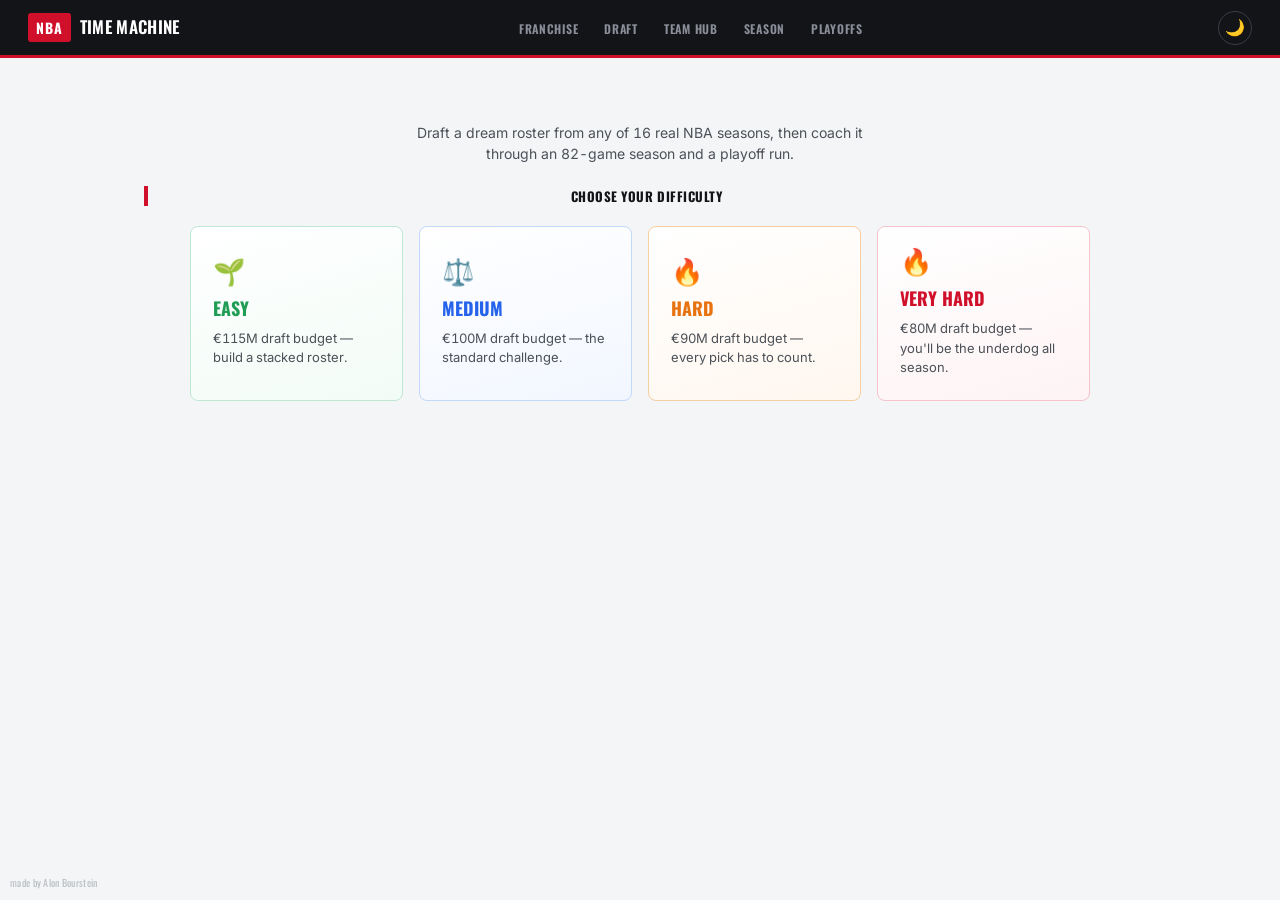
==== commit 2f7b9111: "Compact the mobile draft screen, promote the leaderboard, add free phase nav and a watermark - The 1" ====
--- a/web/index.html
+++ b/web/index.html
@@ -36,6 +36,8 @@
     </div>
   </header>
 
+  <div class="site-watermark">made by Alon Bourstein</div>
+
   <main id="app">
 
     <!-- ============================= PHASE: DIFFICULTY SELECT ============================= -->
@@ -380,6 +382,18 @@
         <div id="recap-subtitle" class="recap-subtitle"></div>
       </div>
 
+      <section id="recap-leaderboard-card" class="recap-leaderboard-card hidden">
+        <h2 id="recap-leaderboard-title">This Week's Leaderboard</h2>
+        <p id="recap-leaderboard-rank" class="recap-leaderboard-rank"></p>
+        <div class="lb-header">
+          <div class="lb-rank">#</div>
+          <div class="lb-team">Team</div>
+          <div class="lb-record">Record</div>
+          <div class="lb-result">Result</div>
+        </div>
+        <div id="recap-leaderboard-rows" class="lb-rows"></div>
+      </section>
+
       <div class="recap-grid">
         <section class="recap-card">
           <h2>Season Highlights</h2>
@@ -399,18 +413,6 @@
         <section class="recap-card recap-card-wide">
           <h2>Front Office</h2>
           <div id="recap-front-office" class="recap-front-office"></div>
-        </section>
-
-        <section id="recap-leaderboard-card" class="recap-card recap-card-wide hidden">
-          <h2 id="recap-leaderboard-title">This Week's Leaderboard</h2>
-          <p id="recap-leaderboard-rank" class="recap-leaderboard-rank"></p>
-          <div class="lb-header">
-            <div class="lb-rank">#</div>
-            <div class="lb-team">Team</div>
-            <div class="lb-record">Record</div>
-            <div class="lb-result">Result</div>
-          </div>
-          <div id="recap-leaderboard-rows" class="lb-rows"></div>
         </section>
       </div>
 
--- a/web/css/style.css
+++ b/web/css/style.css
@@ -142,6 +142,17 @@
   content: ""; position: absolute; left: 0; right: 0; bottom: 0; height: 3px; background: var(--red);
 }
 .phase-step.done { color: #b7bac1; }
+.phase-step.navigable { cursor: pointer; transition: color 0.12s; }
+.phase-step.navigable:hover { color: #fff; }
+.phase-step:not(.navigable) { cursor: default; }
+
+.site-watermark {
+  position: fixed; left: 10px; bottom: 8px; z-index: 40;
+  font-family: "Oswald", sans-serif; font-size: 10px; letter-spacing: 0.03em;
+  color: var(--ink-faint); opacity: 0.55; pointer-events: none;
+  background: var(--bg); padding: 2px 6px 2px 0;
+}
+@media (max-width: 720px) { .site-watermark { font-size: 9px; bottom: 6px; } }
 
 .topbar-stat { font-family: "Oswald", sans-serif; font-size: 15px; font-weight: 600; color: #fff; letter-spacing: 0.02em; }
 .topbar-stat .accent { color: #ff4d5e; }
@@ -314,7 +325,6 @@
 @media (max-width: 720px) {
   .squad-stats-grid { grid-template-columns: repeat(2, 1fr); }
   .player-list-head { display: none; }
-  .player-row { flex-wrap: wrap; }
 }
 
 /* -------------------------------------------------------------- hub */
@@ -788,7 +798,14 @@
 .recap-timeline-opp { color: var(--ink-soft); flex: 1; }
 .recap-timeline-score { font-family: "Oswald", sans-serif; font-weight: 700; }
 
-.recap-leaderboard-rank { font-size: 13px; color: var(--gold-dark); font-weight: 600; margin: -6px 0 14px; }
+.recap-leaderboard-card {
+  background: linear-gradient(165deg, var(--panel) 0%, var(--gold-tint) 220%);
+  border: 1.5px solid var(--gold-tint-border); border-radius: var(--radius-lg);
+  padding: 22px 24px; margin: 20px 0; box-shadow: 0 10px 30px rgba(0,0,0,0.08);
+}
+.recap-leaderboard-card h2 { border-left-color: var(--gold); margin-bottom: 4px; }
+.recap-leaderboard-rank { font-size: 14px; color: var(--gold-dark); font-weight: 700; margin: 0 0 16px; }
+.recap-leaderboard-card .lb-header, .recap-leaderboard-card .lb-row { font-size: 14px; }
 .lb-header, .lb-row {
   display: grid; grid-template-columns: 34px 1fr 70px 200px; gap: 10px; align-items: center;
 }
@@ -889,9 +906,42 @@
   .draft-panel, .hub-tactics, .hub-roster, .standings-panel, .game-panel,
   .next-game-card, .end-card, .coach-panel { padding: 14px; }
 
-  .player-row { align-items: flex-start; }
-  .pr-stats { flex-basis: 100%; justify-content: space-between; order: 3; margin-top: 8px; }
-  .pr-right { order: 2; }
+  /* draft screen: the 11 open roster slots used to take the whole screen
+     before the actual pick list even came into view — shrink them to a
+     compact 5-wide strip of chips (name only, no meta line) so the draw
+     card and player list are reachable without a long scroll first. */
+  .roster-board h2 { margin-bottom: 6px; }
+  #starters, #bench { grid-template-columns: repeat(5, 1fr); gap: 4px; }
+  #starters .slot, #bench .slot, #coach-slot .slot {
+    min-height: 46px; padding: 4px 3px; gap: 0; border-radius: var(--radius-sm);
+  }
+  #starters .player-meta, #bench .player-meta, #coach-slot .player-meta { display: none; }
+  #starters .player-name, #bench .player-name, #coach-slot .player-name {
+    font-size: 9px; margin-top: 2px; line-height: 1.15;
+    overflow: hidden; text-overflow: ellipsis; white-space: nowrap;
+  }
+  #starters .pos-tag, #bench .pos-tag, #coach-slot .pos-tag { font-size: 8px; padding: 1px 3px; }
+  #starters .slot-head, #bench .slot-head, #coach-slot .slot-head { margin-bottom: 0; }
+  #starters .face-wrap, #bench .face-wrap, #coach-slot .face-wrap,
+  #starters .face-img, #bench .face-img, #coach-slot .face-img,
+  #starters .face-fallback, #bench .face-fallback, #coach-slot .face-fallback {
+    width: 18px !important; height: 18px !important; font-size: 8px !important;
+  }
+
+  /* draft screen: the pick list rows were tall enough (173px+) that only
+     one or two players were ever visible at once — condense to a single
+     compact line (drop the 3 least decision-relevant stats, keep
+     PTS/REB/AST) so several players are visible without scrolling. */
+  .player-list { max-height: 54vh; }
+  .player-row { flex-wrap: nowrap; align-items: center; padding: 8px 10px; gap: 8px; }
+  .player-row .face-wrap, .player-row .face-img, .player-row .face-fallback { width: 30px !important; height: 30px !important; }
+  .pr-id { flex: 1 1 auto; min-width: 0; }
+  .pr-stats { flex: 0 0 auto; gap: 6px; }
+  .pr-stats .pr-stat:nth-child(n+4) { display: none; }
+  .pr-stat { min-width: 24px; }
+  .pr-stat-val { font-size: 12px; }
+  .pr-right { flex: 0 0 auto; }
+  .pr-name .coach-tag { display: none; } /* "Head Coach" label — redundant on mobile once the row's RECORD/SRS stats already say so, and it was crowding the name off the edge */
 
   .franchise-grid { grid-template-columns: repeat(auto-fill, minmax(110px, 1fr)); }
   .franchise-intro-row { flex-direction: column; }
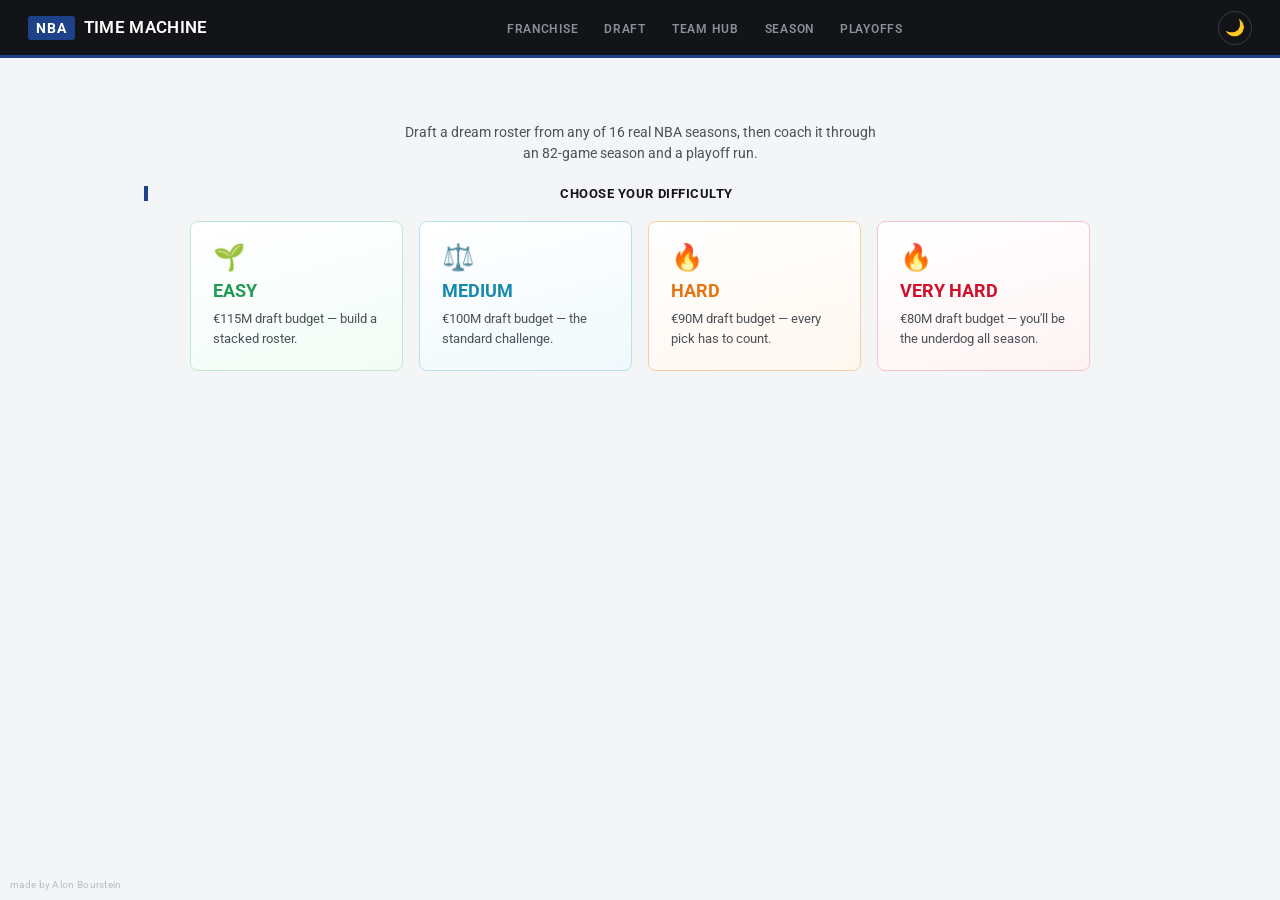
==== commit 052d131e: "Rebrand to an NBA Fantasy-inspired bright theme - Swapped the primary brand color from red to NBA bl" ====
--- a/web/index.html
+++ b/web/index.html
@@ -14,7 +14,7 @@
 </script>
 <link rel="preconnect" href="https://fonts.googleapis.com">
 <link rel="preconnect" href="https://fonts.gstatic.com" crossorigin>
-<link href="https://fonts.googleapis.com/css2?family=Oswald:wght@500;600;700&family=Inter:wght@400;500;600;700&display=swap" rel="stylesheet">
+<link href="https://fonts.googleapis.com/css2?family=Roboto:ital,wght@0,400;0,500;0,700;1,700&display=swap" rel="stylesheet">
 <link rel="stylesheet" href="css/style.css">
 </head>
 <body>
--- a/web/css/style.css
+++ b/web/css/style.css
@@ -8,16 +8,16 @@
   --ink-faint: #8a8f98;
   --line: #e2e4e9;
   --line-strong: #d3d6dd;
-  --red: #d0102a;
-  --red-dark: #a10c20;
-  --red-tint: #fdecee;
-  --red-tint-border: #f6c3ca;
+  --red: #1d428a;
+  --red-dark: #163564;
+  --red-tint: #e8edf6;
+  --red-tint-border: #b9c8e3;
   --black: #131418;
-  --gold: #c9a227;
-  --gold-bright: #e8c34f;
-  --gold-dark: #8f6f14;
-  --gold-tint: #fbf3dc;
-  --gold-tint-border: #ecd48a;
+  --gold: #b9860a;
+  --gold-bright: #ffdb4d;
+  --gold-dark: #8f6207;
+  --gold-tint: #fff8e1;
+  --gold-tint-border: #ffe9a8;
   --good: #1a7a4c;
   --good-tint: #e9f7ef;
   --bad: #c2192f;
@@ -27,9 +27,9 @@
   --diff-easy: #1f9d55;
   --diff-easy-tint: #eafaf1;
   --diff-easy-border: #bfe8d2;
-  --diff-medium: #2563eb;
-  --diff-medium-tint: #eaf1ff;
-  --diff-medium-border: #c3d8fb;
+  --diff-medium: #1789b0;
+  --diff-medium-tint: #e7f5fa;
+  --diff-medium-border: #b9e0ee;
   --diff-hard: #e8720f;
   --diff-hard-tint: #fff2e6;
   --diff-hard-border: #f6cfa0;
@@ -51,22 +51,22 @@
    specificity means this always wins over the bare :root blocks above,
    regardless of source order. */
 :root[data-theme="dark"] {
-  --bg: #1b1c22;
-  --panel: #24262e;
-  --panel-2: #24262e;
-  --surface: #2c2e37;
-  --ink: #f2f3f5;
-  --ink-soft: #b8bac2;
-  --ink-faint: #82858f;
-  --line: #383a44;
-  --line-strong: #4a4d59;
-  --red: #ff4d5e;
-  --red-dark: #e0324a;
-  --red-tint: #3a1620;
-  --red-tint-border: #6b2530;
-  --gold: #e8c34f;
-  --gold-bright: #f5d876;
-  --gold-dark: #d1a83a;
+  --bg: #0a0e14;
+  --panel: #10151f;
+  --panel-2: #10151f;
+  --surface: #151b28;
+  --ink: #e4e6ea;
+  --ink-soft: #9aa4bb;
+  --ink-faint: #6b7488;
+  --line: #1d283e;
+  --line-strong: #2a3a5c;
+  --red: #4a7fd6;
+  --red-dark: #6f9be3;
+  --red-tint: #14213f;
+  --red-tint-border: #2c4576;
+  --gold: #ffdb4d;
+  --gold-bright: #ffdb4d;
+  --gold-dark: #e8c34a;
   --gold-tint: #2b2410;
   --gold-tint-border: #5c4a1c;
   --good: #34c281;
@@ -94,13 +94,13 @@
   margin: 0;
   background: var(--bg);
   color: var(--ink);
-  font-family: "Inter", -apple-system, BlinkMacSystemFont, "Segoe UI", Roboto, sans-serif;
+  font-family: "Roboto", -apple-system, BlinkMacSystemFont, "Segoe UI", sans-serif;
   font-variant-numeric: tabular-nums;
   -webkit-font-smoothing: antialiased;
 }
 
 h1, h2, h3, .headline {
-  font-family: "Oswald", "Arial Narrow", sans-serif;
+  font-family: "Roboto", "Arial Narrow", sans-serif;
   text-transform: uppercase;
 }
 
@@ -119,13 +119,13 @@
 }
 .brand { display: flex; align-items: baseline; gap: 9px; }
 .brand-mark {
-  font-family: "Oswald", sans-serif;
+  font-family: "Roboto", sans-serif;
   font-size: 14px; font-weight: 700; letter-spacing: 0.06em;
   color: #fff; background: var(--red);
   padding: 4px 8px; border-radius: var(--radius-xs);
 }
 .brand-name {
-  font-family: "Oswald", sans-serif;
+  font-family: "Roboto", sans-serif;
   font-size: 17px; font-weight: 600; letter-spacing: 0.02em; color: #fff;
   text-transform: uppercase;
   margin: 0;
@@ -133,7 +133,7 @@
 
 .phase-nav { display: flex; gap: 26px; }
 .phase-step {
-  font-family: "Oswald", sans-serif;
+  font-family: "Roboto", sans-serif;
   font-size: 12px; text-transform: uppercase; letter-spacing: 0.06em;
   color: #8b8f99; font-weight: 600; position: relative; padding: 20px 0 18px;
 }
@@ -148,15 +148,15 @@
 
 .site-watermark {
   position: fixed; left: 10px; bottom: 8px; z-index: 40;
-  font-family: "Oswald", sans-serif; font-size: 10px; letter-spacing: 0.03em;
+  font-family: "Roboto", sans-serif; font-size: 10px; letter-spacing: 0.03em;
   color: var(--ink-faint); opacity: 0.55; pointer-events: none;
   background: var(--bg); padding: 2px 6px 2px 0;
 }
 @media (max-width: 720px) { .site-watermark { font-size: 9px; bottom: 6px; } }
 
-.topbar-stat { font-family: "Oswald", sans-serif; font-size: 15px; font-weight: 600; color: #fff; letter-spacing: 0.02em; }
-.topbar-stat .accent { color: #ff4d5e; }
-.topbar-stat.over .accent { color: #ff4d5e; }
+.topbar-stat { font-family: "Roboto", sans-serif; font-size: 15px; font-weight: 600; color: #fff; letter-spacing: 0.02em; }
+.topbar-stat .accent { color: #6fa4f0; }
+.topbar-stat.over .accent { color: #ff5468; }
 
 .topbar-right { display: flex; align-items: center; gap: 16px; }
 .theme-toggle-btn {
@@ -179,7 +179,7 @@
   border-left: 4px solid var(--red); padding-left: 9px;
 }
 h3.hub-subhead {
-  font-family: "Oswald", sans-serif;
+  font-family: "Roboto", sans-serif;
   font-size: 12px; text-transform: uppercase; letter-spacing: 0.05em;
   color: var(--ink-faint); margin: 16px 0 8px; font-weight: 600;
 }
@@ -196,7 +196,7 @@
 
 /* -------------------------------------------------------------- buttons */
 .btn {
-  font-family: "Oswald", sans-serif;
+  font-family: "Roboto", sans-serif;
   background: var(--panel);
   border: 1.5px solid var(--line-strong);
   color: var(--ink);
@@ -214,7 +214,7 @@
 .btn:active:not(:disabled) { transform: translateY(0) scale(0.97); transition-duration: 0.08s; box-shadow: 0 1px 4px rgba(20,20,25,0.1); }
 .btn:disabled { opacity: 0.4; cursor: not-allowed; }
 .btn.primary { background: var(--red); border-color: var(--red); color: #fff; }
-.btn.primary:hover:not(:disabled) { background: var(--red-dark); border-color: var(--red-dark); color: #fff; box-shadow: 0 8px 20px rgba(208,16,42,0.32); }
+.btn.primary:hover:not(:disabled) { background: var(--red-dark); border-color: var(--red-dark); color: #fff; box-shadow: 0 8px 20px rgba(29,66,138,0.32); }
 .btn.primary:disabled:hover { background: var(--red); border-color: var(--red); }
 .btn.ghost { background: transparent; border-color: var(--line-strong); }
 .btn.small { padding: 6px 12px; font-size: 11px; }
@@ -241,7 +241,7 @@
 .slot.filled:hover, .hub-slot.filled:hover { border-color: var(--ink-faint); border-left-color: var(--red); }
 
 .pos-tag {
-  font-family: "Oswald", sans-serif;
+  font-family: "Roboto", sans-serif;
   font-size: 11px; font-weight: 700; letter-spacing: 0.02em;
   padding: 2px 6px; border-radius: var(--radius-xs);
   display: inline-flex; align-items: center; justify-content: center;
@@ -256,7 +256,7 @@
 
 .hub-slot { cursor: default; }
 .hub-slot.selectable { cursor: pointer; }
-.hub-slot.selectable:hover { border-color: var(--red); box-shadow: 0 4px 14px rgba(208,16,42,0.12); transform: translateY(-2px); }
+.hub-slot.selectable:hover { border-color: var(--red); box-shadow: 0 4px 14px rgba(29,66,138,0.12); transform: translateY(-2px); }
 .hub-slot.selectable:active { transform: translateY(0) scale(0.98); transition-duration: 0.08s; }
 .hub-slot.selected { border-color: var(--red); background: var(--red-tint); }
 
@@ -264,7 +264,7 @@
 .draw-empty { text-align: center; padding: 30px 10px; color: var(--ink-soft); }
 .draw-card-head { display: flex; justify-content: space-between; align-items: flex-start; margin-bottom: 14px; }
 .draw-season { font-size: 12px; color: var(--ink-faint); letter-spacing: 0.03em; text-transform: uppercase; font-weight: 600; }
-.draw-team { font-family: "Oswald", sans-serif; font-size: 22px; font-weight: 600; margin-top: 2px; text-transform: uppercase; }
+.draw-team { font-family: "Roboto", sans-serif; font-size: 22px; font-weight: 600; margin-top: 2px; text-transform: uppercase; }
 .draw-actions { display: flex; gap: 8px; }
 
 .player-list-head {
@@ -287,7 +287,7 @@
   transition: border-color 0.12s, box-shadow 0.16s var(--ease-prestige), transform 0.16s var(--ease-prestige);
 }
 .player-row:nth-child(even) { background: var(--surface); }
-.player-row:not(.ineligible):hover { border-color: var(--red); box-shadow: 0 4px 14px rgba(208,16,42,0.12); transform: translateY(-1px) scale(1.005); }
+.player-row:not(.ineligible):hover { border-color: var(--red); box-shadow: 0 4px 14px rgba(29,66,138,0.12); transform: translateY(-1px) scale(1.005); }
 .player-row:not(.ineligible):active { transform: translateY(0) scale(0.996); transition-duration: 0.08s; }
 .player-row.ineligible { opacity: 0.35; cursor: not-allowed; }
 
@@ -297,19 +297,19 @@
 .pr-meta .pos-tag { padding: 1px 5px; font-size: 10px; }
 .award-badge { color: var(--gold); font-size: 11px; }
 .rating-2k-tag {
-  font-family: "Oswald", sans-serif; font-size: 9px; font-weight: 700; letter-spacing: 0.03em;
+  font-family: "Roboto", sans-serif; font-size: 9px; font-weight: 700; letter-spacing: 0.03em;
   background: var(--gold); color: #fff; padding: 1px 4px; border-radius: var(--radius-xs); vertical-align: middle;
   margin-left: 4px;
 }
 
 .pr-stats { flex: 1; display: flex; justify-content: space-around; gap: 4px; }
 .pr-stat { display: flex; flex-direction: column; align-items: center; min-width: 32px; }
-.pr-stat-val { font-family: "Oswald", sans-serif; font-size: 13px; font-weight: 700; color: var(--ink); }
+.pr-stat-val { font-family: "Roboto", sans-serif; font-size: 13px; font-weight: 700; color: var(--ink); }
 .pr-stat-lbl { font-size: 9px; color: var(--ink-faint); text-transform: uppercase; letter-spacing: 0.03em; margin-top: 1px; }
 
 .pr-right { flex: 0 0 74px; text-align: right; }
-.pr-ovr { font-family: "Oswald", sans-serif; font-size: 15px; font-weight: 700; color: var(--red); }
-.pr-right .price { font-family: "Oswald", sans-serif; font-size: 12px; font-weight: 700; color: var(--ink-soft); margin-top: 2px; }
+.pr-ovr { font-family: "Roboto", sans-serif; font-size: 15px; font-weight: 700; color: var(--red); }
+.pr-right .price { font-family: "Roboto", sans-serif; font-size: 12px; font-weight: 700; color: var(--ink-soft); margin-top: 2px; }
 
 .squad-complete { text-align: center; padding: 14px 6px; }
 .squad-complete h2 { border: none; padding: 0; color: var(--good); justify-content: center; }
@@ -338,7 +338,7 @@
 .tactic-label { font-size: 12px; color: var(--ink-soft); margin-bottom: 6px; font-weight: 700; text-transform: uppercase; letter-spacing: 0.03em; }
 .tactic-options { display: flex; gap: 6px; }
 .tactic-options button {
-  font-family: "Oswald", sans-serif;
+  font-family: "Roboto", sans-serif;
   flex: 1; background: var(--panel); border: 1.5px solid var(--line-strong);
   color: var(--ink-soft); padding: 8px 4px; border-radius: var(--radius-sm); font-size: 11px;
   font-weight: 600; text-transform: uppercase; letter-spacing: 0.02em; cursor: pointer;
@@ -347,15 +347,15 @@
 }
 .tactic-options button:hover:not(.active) { border-color: var(--red); color: var(--red); transform: translateY(-1px); box-shadow: 0 3px 8px rgba(20,20,25,0.1); }
 .tactic-options button:active { transform: translateY(0) scale(0.96); transition-duration: 0.08s; }
-.tactic-options button.active:hover { transform: translateY(-1px); box-shadow: 0 4px 12px rgba(208,16,42,0.3); }
+.tactic-options button.active:hover { transform: translateY(-1px); box-shadow: 0 4px 12px rgba(29,66,138,0.3); }
 .tactic-options button.active { border-color: var(--red); color: #fff; background: var(--red); }
 
 .team-rating-card {
   margin-top: 18px; padding: 14px; border-radius: var(--radius);
   background: var(--black); text-align: center;
 }
-.team-rating-label { font-family: "Oswald", sans-serif; font-size: 11px; color: #9a9ea6; text-transform: uppercase; letter-spacing: 0.06em; }
-.team-rating-val { font-family: "Oswald", sans-serif; font-size: 34px; font-weight: 700; color: #fff; margin-top: 2px; }
+.team-rating-label { font-family: "Roboto", sans-serif; font-size: 11px; color: #9a9ea6; text-transform: uppercase; letter-spacing: 0.06em; }
+.team-rating-val { font-family: "Roboto", sans-serif; font-size: 34px; font-weight: 700; color: #fff; margin-top: 2px; }
 .team-strength-card { margin-top: 10px; background: var(--panel); border: 1px solid var(--line); }
 .team-strength-card .team-rating-label { color: var(--ink-faint); }
 .team-strength-card .team-rating-val { color: var(--ink); font-size: 26px; }
@@ -366,7 +366,7 @@
   background: var(--red-tint); border: 1px solid var(--red-tint-border);
 }
 .hub-budget-row .label { font-size: 12px; color: var(--ink-soft); font-weight: 600; text-transform: uppercase; letter-spacing: 0.03em; }
-.hub-budget-row .val { font-family: "Oswald", sans-serif; font-size: 17px; font-weight: 700; color: var(--red); }
+.hub-budget-row .val { font-family: "Roboto", sans-serif; font-size: 17px; font-weight: 700; color: var(--red); }
 
 /* --------------------------------------------------------------- coach */
 .coach-list { display: flex; flex-direction: column; gap: 6px; max-height: 260px; overflow-y: auto; }
@@ -377,21 +377,21 @@
   cursor: pointer;
   transition: border-color 0.12s, box-shadow 0.16s var(--ease-prestige), transform 0.16s var(--ease-prestige);
 }
-.coach-row:not(.ineligible):hover { border-color: var(--red); box-shadow: 0 4px 14px rgba(208,16,42,0.12); transform: translateY(-1px); }
+.coach-row:not(.ineligible):hover { border-color: var(--red); box-shadow: 0 4px 14px rgba(29,66,138,0.12); transform: translateY(-1px); }
 .coach-row:not(.ineligible):active { transform: translateY(0) scale(0.98); transition-duration: 0.08s; }
 .coach-row.selected { border-color: var(--red); background: var(--red-tint); border-width: 1.5px; }
 .coach-row.ineligible { opacity: 0.35; cursor: not-allowed; }
 .coach-row .name { font-weight: 700; font-size: 13px; }
 .coach-row .style { font-size: 11px; color: var(--ink-faint); }
-.coach-row .price { font-family: "Oswald", sans-serif; font-weight: 700; color: var(--red); text-align: right; font-size: 13px; }
+.coach-row .price { font-family: "Roboto", sans-serif; font-weight: 700; color: var(--red); text-align: right; font-size: 13px; }
 
 /* ------------------------------------------------------------ season */
 .season-grid { display: grid; grid-template-columns: 1fr 1.3fr; gap: 18px; align-items: start; }
 .standings-table { width: 100%; border-collapse: collapse; font-size: 13px; }
 .standings-table th {
-  font-family: "Oswald", sans-serif;
+  font-family: "Roboto", sans-serif;
   text-align: left; font-size: 11px; color: #fff; text-transform: uppercase;
-  letter-spacing: 0.04em; padding: 7px 8px; background: var(--black);
+  letter-spacing: 0.04em; padding: 7px 8px; background: var(--red);
 }
 .standings-table td { padding: 7px 8px; border-bottom: 1px solid var(--line); color: var(--ink-soft); }
 .standings-table tr:nth-child(even) td { background: var(--surface); }
@@ -399,33 +399,33 @@
 .standings-table td:first-child { color: var(--ink-faint); font-weight: 600; }
 
 .next-game-card { text-align: center; padding: 26px 20px; }
-.next-game-label { font-family: "Oswald", sans-serif; font-size: 11px; color: var(--ink-faint); text-transform: uppercase; letter-spacing: 0.06em; }
-.next-game-opponent { font-family: "Oswald", sans-serif; font-size: 19px; font-weight: 600; margin: 8px 0 16px; text-transform: uppercase; }
+.next-game-label { font-family: "Roboto", sans-serif; font-size: 11px; color: var(--ink-faint); text-transform: uppercase; letter-spacing: 0.06em; }
+.next-game-opponent { font-family: "Roboto", sans-serif; font-size: 19px; font-weight: 600; margin: 8px 0 16px; text-transform: uppercase; }
 
 .checkpoint-banner {
   background: var(--black); color: #fff; border-radius: var(--radius-lg);
   padding: 16px 20px; text-align: center; margin-bottom: 4px;
 }
-.checkpoint-banner .cb-title { font-family: "Oswald", sans-serif; font-size: 16px; font-weight: 700; text-transform: uppercase; color: #fff; }
+.checkpoint-banner .cb-title { font-family: "Roboto", sans-serif; font-size: 16px; font-weight: 700; text-transform: uppercase; color: #fff; }
 .checkpoint-banner .cb-sub { font-size: 13px; color: #b7bac1; margin-top: 4px; }
 
 .result-card { padding: 4px 0; }
 .result-score-row { display: flex; align-items: center; justify-content: space-between; margin-bottom: 14px; }
 .result-team { text-align: center; flex: 1; }
-.result-team-name { font-family: "Oswald", sans-serif; font-size: 12px; color: var(--ink-soft); font-weight: 600; text-transform: uppercase; }
-.result-score { font-family: "Oswald", sans-serif; font-size: 38px; font-weight: 700; margin-top: 2px; }
-.result-mid { width: 60px; text-align: center; font-family: "Oswald", sans-serif; font-size: 11px; color: var(--red); font-weight: 700; }
+.result-team-name { font-family: "Roboto", sans-serif; font-size: 12px; color: var(--ink-soft); font-weight: 600; text-transform: uppercase; }
+.result-score { font-family: "Roboto", sans-serif; font-size: 38px; font-weight: 700; margin-top: 2px; }
+.result-mid { width: 60px; text-align: center; font-family: "Roboto", sans-serif; font-size: 11px; color: var(--red); font-weight: 700; }
 
 .quarter-log { display: flex; gap: 10px; margin: 12px 0; font-size: 12px; color: var(--ink-soft); flex-wrap: wrap; }
 .quarter-log .qrow { padding: 4px 10px; border-radius: var(--radius-xs); background: var(--bg); border: 1px solid var(--line); }
 
 .halftime-panel {
   margin: 14px 0; padding: 18px;
-  background: linear-gradient(165deg, var(--black) 0%, #2a1015 100%);
+  background: linear-gradient(165deg, var(--black) 0%, #101a2e 100%);
   border-radius: var(--radius-lg); border: 1px solid var(--red-dark);
   box-shadow: 0 10px 30px rgba(0,0,0,0.25);
 }
-.halftime-title { font-family: "Oswald", sans-serif; font-size: 13px; font-weight: 700; color: #ff8a95; margin-bottom: 14px; text-transform: uppercase; letter-spacing: 0.05em; text-align: center; }
+.halftime-title { font-family: "Roboto", sans-serif; font-size: 13px; font-weight: 700; color: #8fb2e8; margin-bottom: 14px; text-transform: uppercase; letter-spacing: 0.05em; text-align: center; }
 .halftime-options { display: flex; gap: 10px; flex-wrap: wrap; }
 
 /* shared "strategic decision" card language for pregame + halftime choices —
@@ -440,9 +440,9 @@
               transform 0.18s var(--ease-prestige), box-shadow 0.18s var(--ease-prestige);
 }
 .strategy-icon { font-size: 26px; line-height: 1; margin-bottom: 4px; }
-.strategy-title { font-family: "Oswald", sans-serif; font-size: 13.5px; font-weight: 700; text-transform: uppercase; letter-spacing: 0.02em; color: var(--ink); }
+.strategy-title { font-family: "Roboto", sans-serif; font-size: 13.5px; font-weight: 700; text-transform: uppercase; letter-spacing: 0.02em; color: var(--ink); }
 .strategy-sub { font-size: 12px; color: var(--ink-faint); line-height: 1.4; }
-.strategy-card:hover:not(:disabled) { border-color: var(--red); box-shadow: 0 10px 26px rgba(208,16,42,0.2); transform: translateY(-4px); }
+.strategy-card:hover:not(:disabled) { border-color: var(--red); box-shadow: 0 10px 26px rgba(29,66,138,0.2); transform: translateY(-4px); }
 .strategy-card:active:not(:disabled) { transform: translateY(-1px) scale(0.98); transition-duration: 0.08s; }
 .strategy-card.chosen {
   border-color: var(--red); background: var(--red); box-shadow: none; transform: none;
@@ -452,19 +452,19 @@
 .halftime-panel .strategy-card { background: rgba(255,255,255,0.04); border-color: rgba(255,255,255,0.14); }
 .halftime-panel .strategy-title { color: #fff; }
 .halftime-panel .strategy-sub { color: #c7c9cf; }
-.halftime-panel .strategy-card:hover:not(:disabled) { border-color: #ff8a95; box-shadow: 0 10px 26px rgba(255,77,94,0.25); }
+.halftime-panel .strategy-card:hover:not(:disabled) { border-color: #8fb2e8; box-shadow: 0 10px 26px rgba(74,127,214,0.25); }
 .halftime-panel .strategy-card.chosen { background: var(--red); border-color: var(--red); }
 
 .box-score { margin-top: 16px; }
 .box-score table { width: 100%; border-collapse: collapse; font-size: 12px; }
-.box-score th { font-family: "Oswald", sans-serif; text-align: left; color: #fff; background: var(--black); font-size: 10px; text-transform: uppercase; letter-spacing: 0.03em; padding: 6px 6px; }
+.box-score th { font-family: "Roboto", sans-serif; text-align: left; color: #fff; background: var(--red); font-size: 10px; text-transform: uppercase; letter-spacing: 0.03em; padding: 6px 6px; }
 .box-score td { padding: 5px 6px; color: var(--ink-soft); border-bottom: 1px solid var(--line); }
 .box-score tr:nth-child(even) td { background: var(--surface); }
 .box-score tr.starter td { color: var(--ink); font-weight: 600; }
-.box-score h3 { font-family: "Oswald", sans-serif; font-size: 13px; color: var(--ink); text-transform: uppercase; letter-spacing: 0.02em; margin: 14px 0 6px; font-weight: 700; }
+.box-score h3 { font-family: "Roboto", sans-serif; font-size: 13px; color: var(--ink); text-transform: uppercase; letter-spacing: 0.02em; margin: 14px 0 6px; font-weight: 700; }
 
 /* ---------------------------------------------------------- playoffs */
-.bracket-title { text-align: center; font-family: "Oswald", sans-serif; font-size: 13px; text-transform: uppercase; letter-spacing: 0.06em; color: var(--ink); border: none; padding: 0; }
+.bracket-title { text-align: center; font-family: "Roboto", sans-serif; font-size: 13px; text-transform: uppercase; letter-spacing: 0.06em; color: var(--ink); border: none; padding: 0; }
 /* --------------------------------------------------------- series status */
 .series-status {
   background: linear-gradient(165deg, var(--black) 0%, #1a1015 100%);
@@ -472,13 +472,13 @@
   padding: 22px 26px; margin: 18px 0; box-shadow: 0 10px 30px rgba(0,0,0,0.2);
 }
 .series-status-main { display: flex; align-items: center; justify-content: center; gap: 20px; flex-wrap: wrap; text-align: center; }
-.series-status-round { font-family: "Oswald", sans-serif; font-size: 12px; font-weight: 700; text-transform: uppercase; letter-spacing: 0.06em; color: var(--gold-bright); flex-basis: 100%; }
-.series-status-score { font-family: "Oswald", sans-serif; font-size: 56px; font-weight: 700; color: #fff; line-height: 1; display: flex; align-items: baseline; gap: 12px; }
+.series-status-round { font-family: "Roboto", sans-serif; font-size: 12px; font-weight: 700; text-transform: uppercase; letter-spacing: 0.06em; color: var(--gold-bright); flex-basis: 100%; }
+.series-status-score { font-family: "Roboto", sans-serif; font-size: 56px; font-weight: 700; color: #fff; line-height: 1; display: flex; align-items: baseline; gap: 12px; }
 .series-status-dash { font-size: 32px; color: #6a6d75; }
 .series-status-opp { font-size: 15px; color: #c7c9cf; font-weight: 600; }
 .series-status-stats { display: flex; justify-content: center; gap: 32px; margin-top: 18px; padding-top: 16px; border-top: 1px solid rgba(255,255,255,0.1); flex-wrap: wrap; }
 .series-stat { text-align: center; }
-.series-stat-val { display: block; font-family: "Oswald", sans-serif; font-size: 20px; font-weight: 700; color: #fff; font-variant-numeric: tabular-nums; }
+.series-stat-val { display: block; font-family: "Roboto", sans-serif; font-size: 20px; font-weight: 700; color: #fff; font-variant-numeric: tabular-nums; }
 .series-stat-label { font-size: 10.5px; color: #9a9ea6; text-transform: uppercase; letter-spacing: 0.04em; margin-top: 2px; }
 .series-status-extra { text-align: center; margin-top: 14px; font-size: 13px; color: var(--gold-bright); font-weight: 600; }
 
@@ -486,7 +486,7 @@
    series-status summary above is what you see by default */
 .bracket-details { margin: 18px 0; }
 .bracket-summary {
-  cursor: pointer; list-style: none; font-family: "Oswald", sans-serif; font-size: 12px;
+  cursor: pointer; list-style: none; font-family: "Roboto", sans-serif; font-size: 12px;
   font-weight: 700; text-transform: uppercase; letter-spacing: 0.05em; color: var(--ink-faint);
   padding: 10px 0; text-align: center; border-top: 1px solid var(--line); border-bottom: 1px solid var(--line);
   transition: color 0.12s;
@@ -502,7 +502,7 @@
   background: var(--panel); border: 1px solid var(--line); border-radius: var(--radius);
   padding: 10px 14px; min-width: 190px; font-size: 13px; border-top: 3px solid var(--black);
 }
-.bracket-game .bg-label { font-family: "Oswald", sans-serif; font-size: 10px; color: var(--ink-faint); text-transform: uppercase; letter-spacing: 0.04em; margin-bottom: 6px; }
+.bracket-game .bg-label { font-family: "Roboto", sans-serif; font-size: 10px; color: var(--ink-faint); text-transform: uppercase; letter-spacing: 0.04em; margin-bottom: 6px; }
 .bracket-game .bg-row { display: flex; justify-content: space-between; padding: 3px 0; color: var(--ink-soft); }
 .bracket-game .bg-row.winner { color: var(--ink); font-weight: 700; }
 .bracket-game .bg-row.you { color: var(--red); }
@@ -510,7 +510,7 @@
 
 /* ------------------------------------------------------------- end */
 .end-card { text-align: center; padding: 50px 30px; }
-.end-title { font-family: "Oswald", sans-serif; font-size: 30px; font-weight: 700; color: var(--red); text-transform: uppercase; }
+.end-title { font-family: "Roboto", sans-serif; font-size: 30px; font-weight: 700; color: var(--red); text-transform: uppercase; }
 .end-summary { color: var(--ink-soft); margin: 12px 0 20px; line-height: 1.6; }
 
 /* ------------------------------------------------------------- modal */
@@ -527,12 +527,12 @@
 .modal-card h2 { border: none; padding: 0; }
 .trade-body { display: flex; align-items: center; gap: 14px; margin: 16px 0; }
 .trade-side { flex: 1; text-align: center; }
-.trade-side-label { font-family: "Oswald", sans-serif; font-size: 11px; color: var(--ink-faint); text-transform: uppercase; letter-spacing: 0.04em; margin-bottom: 8px; }
+.trade-side-label { font-family: "Roboto", sans-serif; font-size: 11px; color: var(--ink-faint); text-transform: uppercase; letter-spacing: 0.04em; margin-bottom: 8px; }
 .trade-player { background: var(--surface); border: 1px solid var(--line); border-radius: var(--radius); padding: 12px; }
 .trade-player .name { font-weight: 700; font-size: 14px; }
 .trade-player .line { font-size: 12px; color: var(--ink-soft); margin-top: 4px; }
 .trade-upgrade-tag, .trade-starter-tag {
-  display: inline-block; margin-top: 8px; font-family: "Oswald", sans-serif; font-size: 10px;
+  display: inline-block; margin-top: 8px; font-family: "Roboto", sans-serif; font-size: 10px;
   font-weight: 700; text-transform: uppercase; letter-spacing: 0.05em; padding: 3px 8px; border-radius: var(--radius-xs);
 }
 .trade-upgrade-tag { color: var(--good); background: var(--good-tint); }
@@ -556,7 +556,7 @@
 .face-img { object-fit: cover; object-position: center 18%; border-radius: 50%; display: block; background: var(--line); }
 .face-fallback {
   border-radius: 50%; display: flex; align-items: center; justify-content: center;
-  color: #fff; font-weight: 700; font-family: "Oswald", sans-serif;
+  color: #fff; font-weight: 700; font-family: "Roboto", sans-serif;
 }
 .logo-wrap { border-radius: var(--radius-xs); }
 .team-logo { object-fit: contain; display: block; }
@@ -583,14 +583,14 @@
 
 /* ------------------------------------------------------------- season */
 .season-progress-card { background: var(--panel); border: 1px solid var(--line); border-radius: var(--radius-lg); padding: 20px; text-align: center; }
-.season-progress-text { font-family: "Oswald", sans-serif; font-size: 15px; margin-bottom: 12px; color: var(--ink); }
+.season-progress-text { font-family: "Roboto", sans-serif; font-size: 15px; margin-bottom: 12px; color: var(--ink); }
 .standings-grid { display: grid; grid-template-columns: 1fr 1fr; gap: 18px; }
 
 /* --------------------------------------------------------- play-in/bracket */
 .conf-bracket-grid { display: grid; grid-template-columns: 1fr 1fr; gap: 18px; margin-bottom: 18px; }
 .conf-bracket { background: var(--panel); border: 1px solid var(--line); border-radius: var(--radius-lg); padding: 16px 18px; }
-.conf-bracket h3 { font-family: "Oswald", sans-serif; font-size: 14px; margin: 0 0 10px; text-transform: uppercase; border-left: 4px solid var(--red); padding-left: 8px; }
-.bracket-subhead { font-family: "Oswald", sans-serif; font-size: 11px; text-transform: uppercase; letter-spacing: 0.05em; color: var(--ink-faint); margin: 12px 0 6px; font-weight: 700; }
+.conf-bracket h3 { font-family: "Roboto", sans-serif; font-size: 14px; margin: 0 0 10px; text-transform: uppercase; border-left: 4px solid var(--red); padding-left: 8px; }
+.bracket-subhead { font-family: "Roboto", sans-serif; font-size: 11px; text-transform: uppercase; letter-spacing: 0.05em; color: var(--ink-faint); margin: 12px 0 6px; font-weight: 700; }
 .playin-block { padding-bottom: 4px; border-bottom: 1px dashed var(--line); margin-bottom: 4px; }
 
 .playin-row, .series-row {
@@ -599,7 +599,7 @@
 }
 .playin-row .playin-label, .series-row .playin-label { font-size: 10px; color: var(--ink-faint); grid-column: 1 / -1; text-transform: uppercase; letter-spacing: 0.03em; }
 .series-row.placeholder .tbd, .playin-row .tbd { color: var(--ink-faint); font-style: italic; grid-column: 2 / span 2; text-align: center; }
-.playin-score { text-align: center; font-family: "Oswald", sans-serif; font-weight: 700; color: var(--ink-soft); font-size: 12px; }
+.playin-score { text-align: center; font-family: "Roboto", sans-serif; font-weight: 700; color: var(--ink-soft); font-size: 12px; }
 .playin-row .winner, .series-row .winner { font-weight: 700; color: var(--ink); }
 .finals-block { background: var(--black); border-radius: var(--radius-lg); padding: 16px 18px; }
 .finals-block .bracket-subhead { color: #b7bac1; }
@@ -618,7 +618,7 @@
   cursor: pointer; display: flex; flex-direction: column; align-items: center; gap: 6px;
   transition: border-color 0.12s, background 0.12s, transform 0.16s var(--ease-prestige), box-shadow 0.16s var(--ease-prestige);
 }
-.franchise-card:hover { border-color: var(--red); box-shadow: 0 6px 16px rgba(208,16,42,0.14); transform: translateY(-3px); }
+.franchise-card:hover { border-color: var(--red); box-shadow: 0 6px 16px rgba(29,66,138,0.14); transform: translateY(-3px); }
 .franchise-card:active { transform: translateY(-1px) scale(0.97); transition-duration: 0.08s; }
 .franchise-card.selected { border-color: var(--red); border-width: 2px; background: var(--red-tint); }
 .franchise-card-name { font-weight: 700; font-size: 13px; }
@@ -626,7 +626,7 @@
 .franchise-name-input {
   width: 100%; padding: 12px 14px; border-radius: var(--radius); border: 1.5px solid var(--line-strong);
   background: var(--panel); color: var(--ink);
-  font-family: "Inter", sans-serif; font-size: 14px; margin-bottom: 12px;
+  font-family: "Roboto", sans-serif; font-size: 14px; margin-bottom: 12px;
 }
 .franchise-name-input:focus { border-color: var(--red); }
 .franchise-name-input:focus:not(:focus-visible) { outline: none; }
@@ -651,7 +651,7 @@
 
 /* --------------------------------------------------------------- chemistry */
 .hub-chemistry { margin-top: 18px; background: var(--panel); border: 1px solid var(--line); border-radius: var(--radius-lg); padding: 18px 20px; }
-.chem-bonus-badge { font-family: "Oswald", sans-serif; font-size: 12px; color: var(--red); font-weight: 700; margin-left: 8px; text-transform: none; letter-spacing: 0; }
+.chem-bonus-badge { font-family: "Roboto", sans-serif; font-size: 12px; color: var(--red); font-weight: 700; margin-left: 8px; text-transform: none; letter-spacing: 0; }
 .hub-chemistry-links { display: flex; flex-direction: column; gap: 6px; }
 .chem-link { display: flex; align-items: center; gap: 8px; padding: 8px 10px; border-radius: var(--radius); background: var(--surface); border: 1px solid var(--line); font-size: 13px; }
 .chem-icon { font-size: 14px; }
@@ -665,19 +665,19 @@
   border: 1px solid var(--line); border-radius: var(--radius-lg);
   padding: 28px 30px; text-align: center;
 }
-.hero-round-label { font-family: "Oswald", sans-serif; font-size: 12px; text-transform: uppercase; letter-spacing: 0.06em; color: var(--red); font-weight: 700; margin-bottom: 16px; }
+.hero-round-label { font-family: "Roboto", sans-serif; font-size: 12px; text-transform: uppercase; letter-spacing: 0.06em; color: var(--red); font-weight: 700; margin-bottom: 16px; }
 .hero-matchup { display: flex; align-items: center; justify-content: center; gap: 32px; margin-bottom: 14px; }
 .hero-team { display: flex; flex-direction: column; align-items: center; gap: 8px; }
-.hero-team-name { font-family: "Oswald", sans-serif; font-size: 17px; font-weight: 600; text-transform: uppercase; max-width: 220px; }
-.hero-vs { font-family: "Oswald", sans-serif; font-size: 13px; color: var(--ink-faint); font-weight: 700; }
+.hero-team-name { font-family: "Roboto", sans-serif; font-size: 17px; font-weight: 600; text-transform: uppercase; max-width: 220px; }
+.hero-vs { font-family: "Roboto", sans-serif; font-size: 13px; color: var(--ink-faint); font-weight: 700; }
 .hero-context { font-size: 14px; color: var(--ink-soft); margin-bottom: 20px; }
-.hero-pregame-label { font-family: "Oswald", sans-serif; font-size: 12px; text-transform: uppercase; letter-spacing: 0.05em; color: var(--ink-faint); margin-bottom: 10px; }
+.hero-pregame-label { font-family: "Roboto", sans-serif; font-size: 12px; text-transform: uppercase; letter-spacing: 0.05em; color: var(--ink-faint); margin-bottom: 10px; }
 .pregame-choices { display: flex; gap: 12px; max-width: 640px; margin: 0 auto; flex-wrap: wrap; }
 
 /* ---------------------------------------------------------- ESPN bracket */
 .bx-conf-titles { display: flex; justify-content: space-between; margin-bottom: 10px; }
 .bx-conf-title {
-  font-family: "Oswald", sans-serif; font-size: 13px; font-weight: 700; text-transform: uppercase;
+  font-family: "Roboto", sans-serif; font-size: 13px; font-weight: 700; text-transform: uppercase;
   letter-spacing: 0.05em; color: #fff; background: var(--black); padding: 6px 16px; border-radius: var(--radius-xs);
 }
 .bx-grid { overflow-x: auto; padding-bottom: 8px; min-width: 0; width: 100%; }
@@ -688,7 +688,7 @@
   min-width: 1180px;
 }
 .bx-round-head {
-  font-family: "Oswald", sans-serif; font-size: 11px; text-transform: uppercase; letter-spacing: 0.04em;
+  font-family: "Roboto", sans-serif; font-size: 11px; text-transform: uppercase; letter-spacing: 0.04em;
   color: var(--ink-faint); text-align: center; padding-bottom: 8px; border-bottom: 2px solid var(--line-strong);
   margin-bottom: 10px; font-weight: 700;
 }
@@ -705,36 +705,36 @@
 .bx-playin-label { font-size: 9px; color: var(--ink-faint); text-transform: uppercase; letter-spacing: 0.04em; margin-bottom: 3px; font-weight: 700; }
 .bx-team-row-wrap { display: flex; align-items: center; justify-content: space-between; padding: 2px 0; }
 .bx-team-row { display: flex; align-items: center; gap: 5px; overflow: hidden; }
-.seed-tag { font-family: "Oswald", sans-serif; font-size: 10px; color: var(--ink-faint); font-weight: 700; width: 12px; flex-shrink: 0; }
+.seed-tag { font-family: "Roboto", sans-serif; font-size: 10px; color: var(--ink-faint); font-weight: 700; width: 12px; flex-shrink: 0; }
 .bx-team-name { font-size: 11px; white-space: nowrap; overflow: hidden; text-overflow: ellipsis; color: var(--ink-soft); }
 .bx-team-row.winner .bx-team-name { color: var(--ink); font-weight: 700; }
 .bx-team-row.winner .seed-tag { color: var(--red); }
 .bx-team-row.you .bx-team-name { color: var(--red); }
-.bx-score { font-family: "Oswald", sans-serif; font-size: 11px; font-weight: 700; color: var(--ink-faint); flex-shrink: 0; }
+.bx-score { font-family: "Roboto", sans-serif; font-size: 11px; font-weight: 700; color: var(--ink-faint); flex-shrink: 0; }
 .bx-team-row-wrap:has(.winner) .bx-score { color: var(--ink); }
 
 .bx-finals-card {
   background: linear-gradient(180deg, #1a1a1a 0%, var(--black) 100%);
   border: 1px solid var(--gold-dark); border-radius: var(--radius-lg); padding: 16px 10px; text-align: center;
-  box-shadow: 0 0 0 1px rgba(201,162,39,0.15), 0 4px 16px rgba(0,0,0,0.25);
-}
-.bx-finals-label { font-family: "Oswald", sans-serif; font-size: 11px; color: var(--gold-bright); text-transform: uppercase; letter-spacing: 0.08em; font-weight: 700; margin-bottom: 10px; }
+  box-shadow: 0 0 0 1px rgba(185,134,10,0.15), 0 4px 16px rgba(0,0,0,0.25);
+}
+.bx-finals-label { font-family: "Roboto", sans-serif; font-size: 11px; color: var(--gold-bright); text-transform: uppercase; letter-spacing: 0.08em; font-weight: 700; margin-bottom: 10px; }
 .bx-finals-matchup { display: flex; align-items: center; justify-content: center; gap: 10px; }
 .bx-finals-side { flex: 1; opacity: 0.75; }
 .bx-finals-side.winner { opacity: 1; }
-.bx-finals-name { font-family: "Oswald", sans-serif; font-size: 11px; color: #fff; margin-top: 4px; font-weight: 600; }
+.bx-finals-name { font-family: "Roboto", sans-serif; font-size: 11px; color: #fff; margin-top: 4px; font-weight: 600; }
 .bx-finals-side .you-name { color: #ff6b78; }
-.bx-finals-score { font-family: "Oswald", sans-serif; font-size: 18px; color: #fff; font-weight: 700; margin-top: 2px; }
+.bx-finals-score { font-family: "Roboto", sans-serif; font-size: 18px; color: #fff; font-weight: 700; margin-top: 2px; }
 .bx-finals-side.winner .bx-finals-score { color: var(--gold-bright); }
 .bx-finals-vs { font-size: 10px; color: #6a6d75; font-weight: 700; }
 .bx-finals-champion {
-  margin-top: 12px; font-family: "Oswald", sans-serif; font-size: 11px; color: var(--gold-bright);
+  margin-top: 12px; font-family: "Roboto", sans-serif; font-size: 11px; color: var(--gold-bright);
   letter-spacing: 0.06em; font-weight: 700; border-top: 1px solid #333; padding-top: 8px;
 }
 
 /* -------------------------------------------------------------- clutch */
 .clutch-panel { margin: 14px 0; padding: 18px; background: linear-gradient(180deg, var(--gold-tint), var(--panel)); border: 1px solid var(--gold-tint-border); border-radius: var(--radius-lg); text-align: center; }
-.clutch-situation { font-family: "Oswald", sans-serif; font-size: 15px; font-weight: 700; color: var(--ink); text-transform: uppercase; }
+.clutch-situation { font-family: "Roboto", sans-serif; font-size: 15px; font-weight: 700; color: var(--ink); text-transform: uppercase; }
 .clutch-shot-label { font-size: 13px; color: var(--ink-soft); margin: 6px 0 16px; }
 .clutch-candidates { display: flex; gap: 10px; justify-content: center; flex-wrap: wrap; }
 .clutch-card {
@@ -743,13 +743,13 @@
   transition: border-color 0.12s, background 0.12s,
               transform 0.18s var(--ease-prestige), box-shadow 0.18s var(--ease-prestige);
 }
-.clutch-card:hover:not(:disabled) { border-color: var(--gold); box-shadow: 0 8px 22px rgba(201,162,39,0.3); transform: translateY(-4px) scale(1.02); }
+.clutch-card:hover:not(:disabled) { border-color: var(--gold); box-shadow: 0 8px 22px rgba(185,134,10,0.3); transform: translateY(-4px) scale(1.02); }
 .clutch-card:active:not(:disabled) { transform: translateY(-1px) scale(0.98); transition-duration: 0.08s; }
-.clutch-card.chosen { border-color: var(--gold); background: var(--gold-tint); box-shadow: 0 2px 10px rgba(201,162,39,0.35); transform: none; }
+.clutch-card.chosen { border-color: var(--gold); background: var(--gold-tint); box-shadow: 0 2px 10px rgba(185,134,10,0.35); transform: none; }
 .clutch-card:disabled { opacity: 0.55; cursor: default; }
 .clutch-name { font-weight: 700; font-size: 13px; }
 .clutch-stats { font-size: 11px; color: var(--ink-faint); text-align: center; }
-.clutch-result-headline { font-family: "Oswald", sans-serif; font-size: 22px; font-weight: 700; letter-spacing: 0.02em; }
+.clutch-result-headline { font-family: "Roboto", sans-serif; font-size: 22px; font-weight: 700; letter-spacing: 0.02em; }
 .clutch-result-headline.made { color: var(--gold-dark); }
 .clutch-result-headline.missed { color: var(--ink-faint); }
 .clutch-result-sub { color: var(--ink-soft); margin: 6px 0 16px; font-size: 13px; }
@@ -760,12 +760,12 @@
 .recap-banner.champion {
   background: radial-gradient(ellipse at top, #1c1a12 0%, var(--black) 70%);
   border-radius: var(--radius-lg); border: 1px solid var(--gold-dark);
-  box-shadow: 0 0 0 1px rgba(201,162,39,0.15), 0 8px 30px rgba(0,0,0,0.3);
+  box-shadow: 0 0 0 1px rgba(185,134,10,0.15), 0 8px 30px rgba(0,0,0,0.3);
   color: #fff;
 }
 .recap-trophy { width: 64px; height: 64px; margin: 0 auto 10px; }
-.trophy-svg { width: 100%; height: 100%; filter: drop-shadow(0 2px 6px rgba(201,162,39,0.4)); }
-.recap-title { font-family: "Oswald", sans-serif; font-size: 26px; font-weight: 700; text-transform: uppercase; letter-spacing: 0.01em; }
+.trophy-svg { width: 100%; height: 100%; filter: drop-shadow(0 2px 6px rgba(185,134,10,0.4)); }
+.recap-title { font-family: "Roboto", sans-serif; font-size: 26px; font-weight: 700; text-transform: uppercase; letter-spacing: 0.01em; }
 .recap-banner.champion .recap-title { color: var(--gold-bright); }
 .recap-banner:not(.champion) .recap-title { color: var(--red); }
 .recap-subtitle { font-size: 14px; color: var(--ink-soft); margin-top: 8px; }
@@ -778,25 +778,25 @@
 
 .recap-stat-tiles { display: grid; grid-template-columns: repeat(2, 1fr); gap: 10px; }
 .stat-tile { background: var(--surface); border: 1px solid var(--line); border-radius: var(--radius); padding: 10px 12px; }
-.stat-tile-val { font-family: "Oswald", sans-serif; font-size: 18px; font-weight: 700; color: var(--red); }
+.stat-tile-val { font-family: "Roboto", sans-serif; font-size: 18px; font-weight: 700; color: var(--red); }
 .stat-tile-label { font-size: 11px; color: var(--ink-faint); text-transform: uppercase; letter-spacing: 0.03em; margin-top: 2px; }
 
 .recap-leader-row { display: flex; align-items: center; gap: 10px; padding: 8px 0; border-bottom: 1px solid var(--line); }
 .recap-leader-row:last-child { border-bottom: none; }
 .recap-leader-role { font-size: 10px; color: var(--ink-faint); text-transform: uppercase; letter-spacing: 0.03em; }
 .recap-leader-name { font-weight: 700; font-size: 14px; }
-.recap-leader-stat { margin-left: auto; font-family: "Oswald", sans-serif; font-weight: 700; color: var(--red); font-size: 13px; }
+.recap-leader-stat { margin-left: auto; font-family: "Roboto", sans-serif; font-weight: 700; color: var(--red); font-size: 13px; }
 
 .recap-timeline-row { display: flex; align-items: center; gap: 10px; padding: 7px 4px; border-bottom: 1px solid var(--line); font-size: 13px; }
 .recap-timeline-result {
-  font-family: "Oswald", sans-serif; font-weight: 700; width: 20px; height: 20px; border-radius: var(--radius-xs);
+  font-family: "Roboto", sans-serif; font-weight: 700; width: 20px; height: 20px; border-radius: var(--radius-xs);
   display: flex; align-items: center; justify-content: center; font-size: 11px; color: #fff;
 }
 .recap-timeline-row.won .recap-timeline-result { background: var(--good); }
 .recap-timeline-row.lost .recap-timeline-result { background: var(--bad); }
 .recap-timeline-round { font-weight: 600; min-width: 190px; }
 .recap-timeline-opp { color: var(--ink-soft); flex: 1; }
-.recap-timeline-score { font-family: "Oswald", sans-serif; font-weight: 700; }
+.recap-timeline-score { font-family: "Roboto", sans-serif; font-weight: 700; }
 
 .recap-leaderboard-card {
   background: linear-gradient(165deg, var(--panel) 0%, var(--gold-tint) 220%);
@@ -816,14 +816,14 @@
 .lb-rows { display: flex; flex-direction: column; }
 .lb-row { padding: 9px 10px; border-bottom: 1px solid var(--line); font-size: 13px; border-radius: var(--radius-sm); }
 .lb-row:last-child { border-bottom: none; }
-.lb-row .lb-rank { font-family: "Oswald", sans-serif; font-weight: 700; color: var(--ink-faint); }
+.lb-row .lb-rank { font-family: "Roboto", sans-serif; font-weight: 700; color: var(--ink-faint); }
 .lb-row .lb-team { font-weight: 600; overflow: hidden; text-overflow: ellipsis; white-space: nowrap; }
-.lb-row .lb-record { font-family: "Oswald", sans-serif; font-weight: 700; font-variant-numeric: tabular-nums; }
+.lb-row .lb-record { font-family: "Roboto", sans-serif; font-weight: 700; font-variant-numeric: tabular-nums; }
 .lb-row .lb-result { color: var(--ink-soft); font-size: 12.5px; overflow: hidden; text-overflow: ellipsis; white-space: nowrap; }
 .lb-row.you { background: var(--gold-tint); border: 1px solid var(--gold-tint-border); }
 .lb-row.you .lb-rank, .lb-row.you .lb-team { color: var(--gold-dark); }
 .lb-gap { text-align: center; color: var(--ink-faint); padding: 2px 0; letter-spacing: 0.2em; }
-.recap-clutch-heading { font-family: "Oswald", sans-serif; font-size: 11px; text-transform: uppercase; letter-spacing: 0.05em; color: var(--gold-dark); margin: 14px 0 8px; font-weight: 700; }
+.recap-clutch-heading { font-family: "Roboto", sans-serif; font-size: 11px; text-transform: uppercase; letter-spacing: 0.05em; color: var(--gold-dark); margin: 14px 0 8px; font-weight: 700; }
 .recap-clutch-row { display: flex; align-items: center; gap: 8px; padding: 6px 4px; font-size: 13px; color: var(--ink-soft); }
 .recap-clutch-icon { font-weight: 700; }
 .recap-clutch-row.made .recap-clutch-icon { color: var(--gold-dark); }
@@ -856,7 +856,7 @@
 .mode-card:hover { border-color: var(--red); box-shadow: 0 10px 26px rgba(0,0,0,0.1); transform: translateY(-4px); }
 .mode-card:active { transform: translateY(-1px) scale(0.98); transition-duration: 0.08s; }
 .mode-card-icon { font-size: 26px; line-height: 1; margin-bottom: 10px; }
-.mode-card-title { font-family: "Oswald", sans-serif; font-size: 18px; font-weight: 700; text-transform: uppercase; color: var(--ink); margin-bottom: 8px; }
+.mode-card-title { font-family: "Roboto", sans-serif; font-size: 18px; font-weight: 700; text-transform: uppercase; color: var(--ink); margin-bottom: 8px; }
 .mode-card-sub { font-size: 13px; color: var(--ink-soft); line-height: 1.5; }
 
 .mode-card-easy { border-color: var(--diff-easy-border); background: linear-gradient(165deg, var(--panel) 0%, var(--diff-easy-tint) 160%); }
@@ -873,7 +873,7 @@
 .mode-card-hard .mode-card-icon { animation: mc-flame 2.4s ease-in-out infinite; }
 
 .mode-card-veryhard { border-color: var(--diff-veryhard-border); background: linear-gradient(165deg, var(--panel) 0%, var(--diff-veryhard-tint) 160%); }
-.mode-card-veryhard:hover { border-color: var(--diff-veryhard); box-shadow: 0 10px 30px rgba(208,16,42,0.3); }
+.mode-card-veryhard:hover { border-color: var(--diff-veryhard); box-shadow: 0 10px 30px rgba(29,66,138,0.3); }
 .mode-card-veryhard .mode-card-title { color: var(--diff-veryhard); }
 .mode-card-veryhard .mode-card-icon { animation: mc-flame-strong 2s ease-in-out infinite; }
 
@@ -882,8 +882,8 @@
   50% { filter: drop-shadow(0 0 7px rgba(232,114,15,0.75)); transform: scale(1.08); }
 }
 @keyframes mc-flame-strong {
-  0%, 100% { filter: drop-shadow(0 0 4px rgba(208,16,42,0.5)); transform: scale(1) rotate(0deg); }
-  50% { filter: drop-shadow(0 0 10px rgba(208,16,42,0.85)); transform: scale(1.12) rotate(-3deg); }
+  0%, 100% { filter: drop-shadow(0 0 4px rgba(29,66,138,0.5)); transform: scale(1) rotate(0deg); }
+  50% { filter: drop-shadow(0 0 10px rgba(29,66,138,0.85)); transform: scale(1.12) rotate(-3deg); }
 }
 
 
@@ -981,19 +981,19 @@
   display: flex; align-items: center; justify-content: space-between; gap: 12px; flex-wrap: wrap;
   transition: border-color 0.12s, background 0.12s, transform 0.16s var(--ease-prestige), box-shadow 0.16s var(--ease-prestige);
 }
-.trivia-tier-card:hover { border-color: var(--gold); box-shadow: 0 6px 18px rgba(201,162,39,0.18); transform: translateY(-2px); }
+.trivia-tier-card:hover { border-color: var(--gold); box-shadow: 0 6px 18px rgba(185,134,10,0.18); transform: translateY(-2px); }
 .trivia-tier-card:active { transform: translateY(0) scale(0.98); transition-duration: 0.08s; }
-.trivia-tier-name { font-family: "Oswald", sans-serif; font-weight: 700; font-size: 14px; text-transform: uppercase; }
+.trivia-tier-name { font-family: "Roboto", sans-serif; font-weight: 700; font-size: 14px; text-transform: uppercase; }
 .trivia-tier-blurb { font-size: 12px; color: var(--ink-faint); flex: 1; min-width: 160px; }
-.trivia-tier-reward { font-family: "Oswald", sans-serif; font-size: 12px; font-weight: 700; color: var(--gold-dark); white-space: nowrap; }
+.trivia-tier-reward { font-family: "Roboto", sans-serif; font-size: 12px; font-weight: 700; color: var(--gold-dark); white-space: nowrap; }
 .trivia-skip-btn {
   background: none; border: none; color: var(--ink-faint); font-size: 12px; text-decoration: underline;
   cursor: pointer; padding: 4px;
 }
 .trivia-skip-btn:hover { color: var(--ink-soft); }
 
-.trivia-question-tier { font-family: "Oswald", sans-serif; font-size: 11px; text-transform: uppercase; letter-spacing: 0.05em; color: var(--gold-dark); font-weight: 700; margin-bottom: 10px; }
-.trivia-question-text { font-family: "Oswald", sans-serif; font-size: 18px; font-weight: 600; color: var(--ink); margin: 0 0 20px; }
+.trivia-question-tier { font-family: "Roboto", sans-serif; font-size: 11px; text-transform: uppercase; letter-spacing: 0.05em; color: var(--gold-dark); font-weight: 700; margin-bottom: 10px; }
+.trivia-question-text { font-family: "Roboto", sans-serif; font-size: 18px; font-weight: 600; color: var(--ink); margin: 0 0 20px; }
 .trivia-answers { display: flex; flex-direction: column; gap: 8px; }
 .trivia-answer-btn {
   background: var(--panel); border: 1.5px solid var(--line-strong); color: var(--ink);
@@ -1005,7 +1005,7 @@
 .trivia-answer-btn.correct { border-color: var(--good); background: var(--good-tint); color: var(--good); font-weight: 700; }
 .trivia-answer-btn.wrong { border-color: var(--bad); background: var(--red-tint); color: var(--bad); }
 
-.trivia-result-headline { font-family: "Oswald", sans-serif; font-size: 22px; font-weight: 700; text-transform: uppercase; letter-spacing: 0.02em; }
+.trivia-result-headline { font-family: "Roboto", sans-serif; font-size: 22px; font-weight: 700; text-transform: uppercase; letter-spacing: 0.02em; }
 .trivia-result-headline.made { color: var(--good); }
 .trivia-result-headline.missed { color: var(--ink-faint); }
 .trivia-result-headline.skipped { color: var(--ink-faint); }
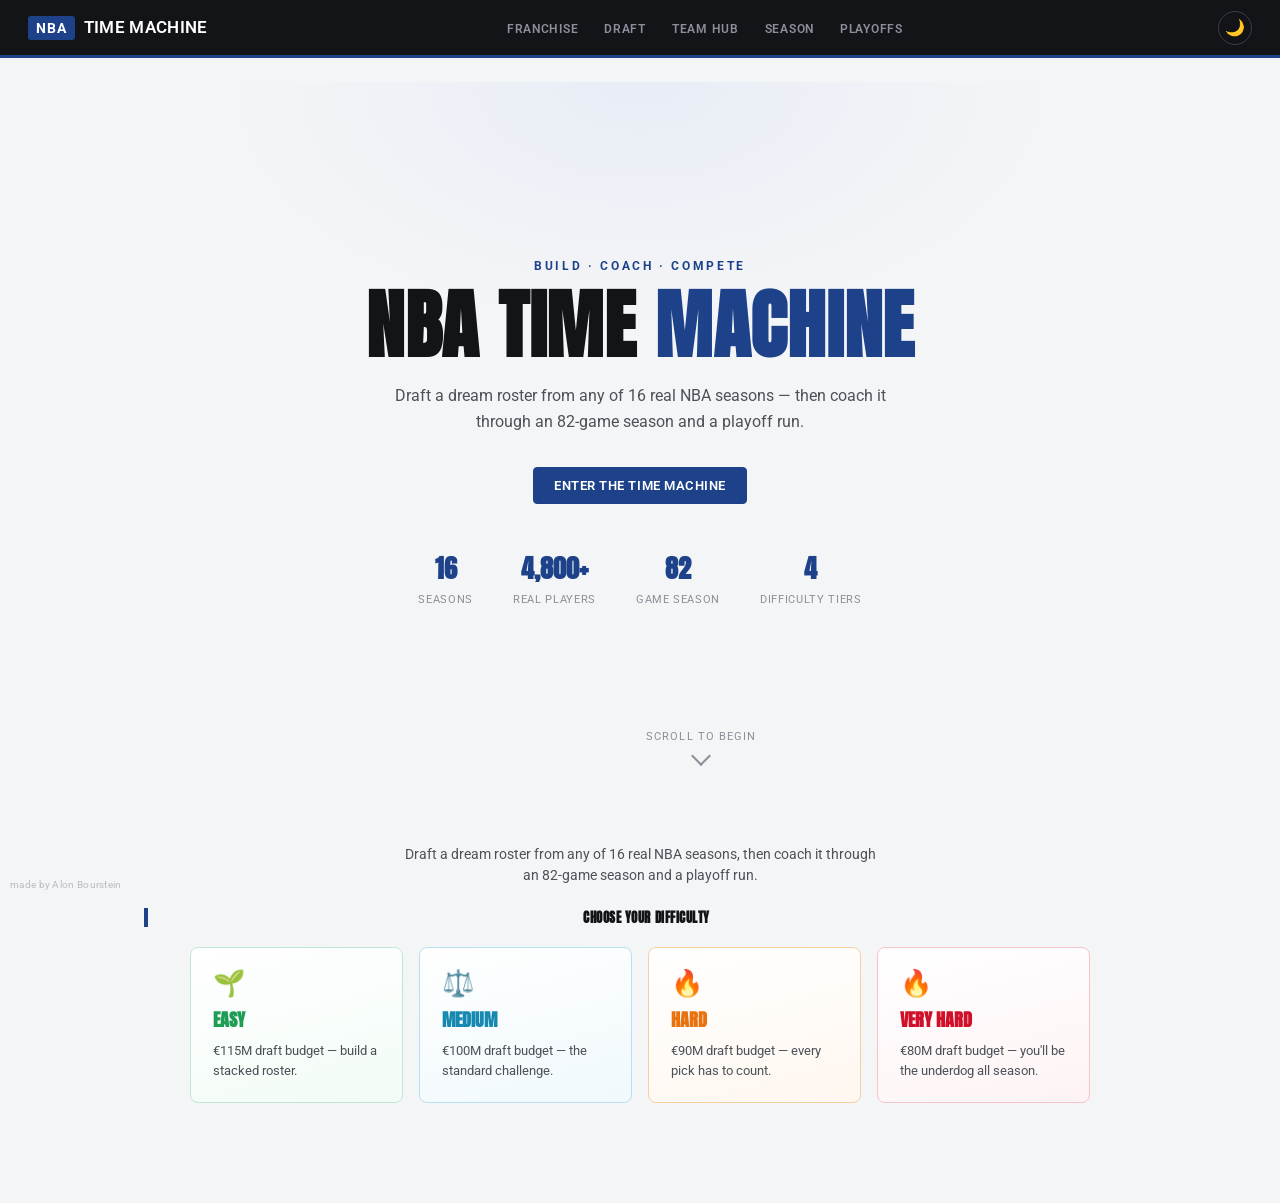
==== commit 9efe25f3: "Add a landing hero, scroll-reveal animations, and switch headlines to Anton - The difficulty screen " ====
--- a/web/index.html
+++ b/web/index.html
@@ -14,7 +14,7 @@
 </script>
 <link rel="preconnect" href="https://fonts.googleapis.com">
 <link rel="preconnect" href="https://fonts.gstatic.com" crossorigin>
-<link href="https://fonts.googleapis.com/css2?family=Roboto:ital,wght@0,400;0,500;0,700;1,700&display=swap" rel="stylesheet">
+<link href="https://fonts.googleapis.com/css2?family=Roboto:ital,wght@0,400;0,500;0,700;1,700&family=Anton&display=swap" rel="stylesheet">
 <link rel="stylesheet" href="css/style.css">
 </head>
 <body>
@@ -42,26 +42,43 @@
 
     <!-- ============================= PHASE: DIFFICULTY SELECT ============================= -->
     <section id="phase-mode" class="phase">
-      <section class="mode-panel">
+      <section class="landing-hero">
+        <div class="landing-eyebrow">Build &middot; Coach &middot; Compete</div>
+        <h1 class="landing-title">NBA TIME <span class="accent">MACHINE</span></h1>
+        <p class="landing-sub">Draft a dream roster from any of 16 real NBA seasons &mdash; then coach it through an 82-game season and a playoff run.</p>
+        <button id="landing-cta-btn" class="btn primary landing-cta">Enter the Time Machine</button>
+        <div class="landing-ticker">
+          <div class="landing-stat"><b>16</b><span>Seasons</span></div>
+          <div class="landing-stat"><b>4,800+</b><span>Real players</span></div>
+          <div class="landing-stat"><b>82</b><span>Game season</span></div>
+          <div class="landing-stat"><b>4</b><span>Difficulty tiers</span></div>
+        </div>
+        <button id="landing-scroll-cue" class="landing-scroll-cue" aria-label="Scroll to begin">
+          <span>Scroll to begin</span>
+          <span class="landing-chev"></span>
+        </button>
+      </section>
+
+      <section class="mode-panel reveal" id="mode-panel">
         <p class="mode-intro">Draft a dream roster from any of 16 real NBA seasons, then coach it through an 82-game season and a playoff run.</p>
         <h2>Choose your difficulty</h2>
         <div class="mode-options">
-          <button id="diff-easy-btn" class="mode-card mode-card-easy" data-budget="115" data-diff="easy">
+          <button id="diff-easy-btn" class="mode-card mode-card-easy reveal stagger" data-budget="115" data-diff="easy">
             <div class="mode-card-icon">🌱</div>
             <div class="mode-card-title">Easy</div>
             <div class="mode-card-sub">€115M draft budget — build a stacked roster.</div>
           </button>
-          <button id="diff-medium-btn" class="mode-card mode-card-medium" data-budget="100" data-diff="medium">
+          <button id="diff-medium-btn" class="mode-card mode-card-medium reveal stagger" data-budget="100" data-diff="medium">
             <div class="mode-card-icon">⚖️</div>
             <div class="mode-card-title">Medium</div>
             <div class="mode-card-sub">€100M draft budget — the standard challenge.</div>
           </button>
-          <button id="diff-hard-btn" class="mode-card mode-card-hard" data-budget="90" data-diff="hard">
+          <button id="diff-hard-btn" class="mode-card mode-card-hard reveal stagger" data-budget="90" data-diff="hard">
             <div class="mode-card-icon">🔥</div>
             <div class="mode-card-title">Hard</div>
             <div class="mode-card-sub">€90M draft budget — every pick has to count.</div>
           </button>
-          <button id="diff-veryhard-btn" class="mode-card mode-card-veryhard" data-budget="80" data-diff="veryhard">
+          <button id="diff-veryhard-btn" class="mode-card mode-card-veryhard reveal stagger" data-budget="80" data-diff="veryhard">
             <div class="mode-card-icon">🔥</div>
             <div class="mode-card-title">Very Hard</div>
             <div class="mode-card-sub">€80M draft budget — you'll be the underdog all season.</div>
--- a/web/css/style.css
+++ b/web/css/style.css
@@ -41,6 +41,7 @@
   --radius: 6px;
   --radius-lg: 8px;
   --ease-prestige: cubic-bezier(0.16, 1, 0.3, 1);
+  --font-display: "Anton", "Roboto", sans-serif;
 }
 
 /* dark mode — a tuned counterpart palette, not a literal inversion: the
@@ -100,8 +101,9 @@
 }
 
 h1, h2, h3, .headline {
-  font-family: "Roboto", "Arial Narrow", sans-serif;
+  font-family: var(--font-display);
   text-transform: uppercase;
+  letter-spacing: 0.01em;
 }
 
 /* ---------------------------------------------------------------- topbar */
@@ -264,7 +266,7 @@
 .draw-empty { text-align: center; padding: 30px 10px; color: var(--ink-soft); }
 .draw-card-head { display: flex; justify-content: space-between; align-items: flex-start; margin-bottom: 14px; }
 .draw-season { font-size: 12px; color: var(--ink-faint); letter-spacing: 0.03em; text-transform: uppercase; font-weight: 600; }
-.draw-team { font-family: "Roboto", sans-serif; font-size: 22px; font-weight: 600; margin-top: 2px; text-transform: uppercase; }
+.draw-team { font-family: var(--font-display); font-size: 22px; font-weight: 600; margin-top: 2px; text-transform: uppercase; }
 .draw-actions { display: flex; gap: 8px; }
 
 .player-list-head {
@@ -355,7 +357,7 @@
   background: var(--black); text-align: center;
 }
 .team-rating-label { font-family: "Roboto", sans-serif; font-size: 11px; color: #9a9ea6; text-transform: uppercase; letter-spacing: 0.06em; }
-.team-rating-val { font-family: "Roboto", sans-serif; font-size: 34px; font-weight: 700; color: #fff; margin-top: 2px; }
+.team-rating-val { font-family: var(--font-display); font-size: 34px; font-weight: 700; color: #fff; margin-top: 2px; }
 .team-strength-card { margin-top: 10px; background: var(--panel); border: 1px solid var(--line); }
 .team-strength-card .team-rating-label { color: var(--ink-faint); }
 .team-strength-card .team-rating-val { color: var(--ink); font-size: 26px; }
@@ -400,7 +402,7 @@
 
 .next-game-card { text-align: center; padding: 26px 20px; }
 .next-game-label { font-family: "Roboto", sans-serif; font-size: 11px; color: var(--ink-faint); text-transform: uppercase; letter-spacing: 0.06em; }
-.next-game-opponent { font-family: "Roboto", sans-serif; font-size: 19px; font-weight: 600; margin: 8px 0 16px; text-transform: uppercase; }
+.next-game-opponent { font-family: var(--font-display); font-size: 19px; font-weight: 600; margin: 8px 0 16px; text-transform: uppercase; }
 
 .checkpoint-banner {
   background: var(--black); color: #fff; border-radius: var(--radius-lg);
@@ -413,7 +415,7 @@
 .result-score-row { display: flex; align-items: center; justify-content: space-between; margin-bottom: 14px; }
 .result-team { text-align: center; flex: 1; }
 .result-team-name { font-family: "Roboto", sans-serif; font-size: 12px; color: var(--ink-soft); font-weight: 600; text-transform: uppercase; }
-.result-score { font-family: "Roboto", sans-serif; font-size: 38px; font-weight: 700; margin-top: 2px; }
+.result-score { font-family: var(--font-display); font-size: 38px; font-weight: 700; margin-top: 2px; }
 .result-mid { width: 60px; text-align: center; font-family: "Roboto", sans-serif; font-size: 11px; color: var(--red); font-weight: 700; }
 
 .quarter-log { display: flex; gap: 10px; margin: 12px 0; font-size: 12px; color: var(--ink-soft); flex-wrap: wrap; }
@@ -473,7 +475,7 @@
 }
 .series-status-main { display: flex; align-items: center; justify-content: center; gap: 20px; flex-wrap: wrap; text-align: center; }
 .series-status-round { font-family: "Roboto", sans-serif; font-size: 12px; font-weight: 700; text-transform: uppercase; letter-spacing: 0.06em; color: var(--gold-bright); flex-basis: 100%; }
-.series-status-score { font-family: "Roboto", sans-serif; font-size: 56px; font-weight: 700; color: #fff; line-height: 1; display: flex; align-items: baseline; gap: 12px; }
+.series-status-score { font-family: var(--font-display); font-size: 56px; font-weight: 700; color: #fff; line-height: 1; display: flex; align-items: baseline; gap: 12px; }
 .series-status-dash { font-size: 32px; color: #6a6d75; }
 .series-status-opp { font-size: 15px; color: #c7c9cf; font-weight: 600; }
 .series-status-stats { display: flex; justify-content: center; gap: 32px; margin-top: 18px; padding-top: 16px; border-top: 1px solid rgba(255,255,255,0.1); flex-wrap: wrap; }
@@ -510,7 +512,7 @@
 
 /* ------------------------------------------------------------- end */
 .end-card { text-align: center; padding: 50px 30px; }
-.end-title { font-family: "Roboto", sans-serif; font-size: 30px; font-weight: 700; color: var(--red); text-transform: uppercase; }
+.end-title { font-family: var(--font-display); font-size: 30px; font-weight: 700; color: var(--red); text-transform: uppercase; }
 .end-summary { color: var(--ink-soft); margin: 12px 0 20px; line-height: 1.6; }
 
 /* ------------------------------------------------------------- modal */
@@ -668,7 +670,7 @@
 .hero-round-label { font-family: "Roboto", sans-serif; font-size: 12px; text-transform: uppercase; letter-spacing: 0.06em; color: var(--red); font-weight: 700; margin-bottom: 16px; }
 .hero-matchup { display: flex; align-items: center; justify-content: center; gap: 32px; margin-bottom: 14px; }
 .hero-team { display: flex; flex-direction: column; align-items: center; gap: 8px; }
-.hero-team-name { font-family: "Roboto", sans-serif; font-size: 17px; font-weight: 600; text-transform: uppercase; max-width: 220px; }
+.hero-team-name { font-family: var(--font-display); font-size: 17px; font-weight: 600; text-transform: uppercase; max-width: 220px; }
 .hero-vs { font-family: "Roboto", sans-serif; font-size: 13px; color: var(--ink-faint); font-weight: 700; }
 .hero-context { font-size: 14px; color: var(--ink-soft); margin-bottom: 20px; }
 .hero-pregame-label { font-family: "Roboto", sans-serif; font-size: 12px; text-transform: uppercase; letter-spacing: 0.05em; color: var(--ink-faint); margin-bottom: 10px; }
@@ -749,7 +751,7 @@
 .clutch-card:disabled { opacity: 0.55; cursor: default; }
 .clutch-name { font-weight: 700; font-size: 13px; }
 .clutch-stats { font-size: 11px; color: var(--ink-faint); text-align: center; }
-.clutch-result-headline { font-family: "Roboto", sans-serif; font-size: 22px; font-weight: 700; letter-spacing: 0.02em; }
+.clutch-result-headline { font-family: var(--font-display); font-size: 22px; font-weight: 700; letter-spacing: 0.02em; }
 .clutch-result-headline.made { color: var(--gold-dark); }
 .clutch-result-headline.missed { color: var(--ink-faint); }
 .clutch-result-sub { color: var(--ink-soft); margin: 6px 0 16px; font-size: 13px; }
@@ -840,6 +842,78 @@
   .recap-grid { grid-template-columns: 1fr; }
 }
 
+/* ---------------------------------------------------------- landing hero */
+/* the very first thing a visitor sees — establishes what this site even is
+   before asking for a decision, instead of opening straight on a choice. */
+.landing-hero {
+  min-height: 78vh; display: flex; flex-direction: column; align-items: center; justify-content: center;
+  text-align: center; padding: 40px 20px; position: relative; overflow: hidden;
+}
+.landing-hero::before {
+  content: ""; position: absolute; inset: 0; pointer-events: none;
+  background: radial-gradient(ellipse 60% 50% at 50% 0%, var(--red-tint), transparent 70%);
+}
+.landing-eyebrow {
+  font-family: "Roboto", sans-serif; font-size: 12px; letter-spacing: 0.22em; text-transform: uppercase;
+  color: var(--red); font-weight: 700;
+  opacity: 0; transform: translateY(14px); animation: landingRise 0.7s ease forwards 0.1s;
+}
+.landing-title {
+  font-family: var(--font-display); font-size: clamp(38px, 8vw, 76px); line-height: 1; margin: 14px 0 0; letter-spacing: 0.01em;
+  opacity: 0; transform: translateY(18px); animation: landingRise 0.8s ease forwards 0.25s;
+}
+.landing-title .accent { color: var(--red); }
+.landing-sub {
+  max-width: 520px; margin: 20px auto 0; font-size: 16px; line-height: 1.6; color: var(--ink-soft);
+  opacity: 0; transform: translateY(16px); animation: landingRise 0.8s ease forwards 0.45s;
+}
+.landing-cta {
+  margin-top: 32px; opacity: 0; transform: translateY(16px); animation: landingRise 0.8s ease forwards 0.6s;
+}
+@keyframes landingRise { to { opacity: 1; transform: translateY(0); } }
+
+.landing-ticker {
+  display: flex; gap: 40px; justify-content: center; margin-top: 44px; flex-wrap: wrap;
+  opacity: 0; transform: translateY(14px); animation: landingRise 0.8s ease forwards 0.8s;
+}
+.landing-stat { text-align: center; }
+.landing-stat b { display: block; font-family: var(--font-display); font-size: 26px; color: var(--red); }
+.landing-stat span { font-size: 11px; letter-spacing: 0.06em; text-transform: uppercase; color: var(--ink-faint); }
+
+.landing-scroll-cue {
+  position: absolute; bottom: 20px; left: 50%; transform: translateX(-50%);
+  display: flex; flex-direction: column; align-items: center; gap: 6px;
+  background: none; border: none; cursor: pointer; color: var(--ink-faint);
+  font-family: "Roboto", sans-serif; font-size: 11px; letter-spacing: 0.1em; text-transform: uppercase;
+  opacity: 0; animation: landingRise 0.8s ease forwards 1s;
+}
+.landing-chev {
+  width: 14px; height: 14px; border-right: 2px solid var(--ink-faint); border-bottom: 2px solid var(--ink-faint);
+  transform: rotate(45deg); animation: landingBob 1.6s ease-in-out infinite;
+}
+@keyframes landingBob {
+  0%, 100% { transform: rotate(45deg) translate(0, 0); }
+  50% { transform: rotate(45deg) translate(4px, 4px); }
+}
+
+/* generic scroll-triggered reveal, toggled by IntersectionObserver in app.js */
+.reveal { opacity: 0; transform: translateY(24px); transition: opacity 0.6s ease, transform 0.6s cubic-bezier(0.2,0.7,0.2,1); }
+.reveal.in { opacity: 1; transform: translateY(0); }
+.reveal.stagger:nth-child(1) { transition-delay: 0s; }
+.reveal.stagger:nth-child(2) { transition-delay: 0.08s; }
+.reveal.stagger:nth-child(3) { transition-delay: 0.16s; }
+.reveal.stagger:nth-child(4) { transition-delay: 0.24s; }
+
+@media (prefers-reduced-motion: reduce) {
+  .landing-eyebrow, .landing-title, .landing-sub, .landing-cta, .landing-ticker, .landing-scroll-cue { animation: none !important; opacity: 1 !important; transform: none !important; }
+  .landing-chev { animation: none !important; }
+  .reveal { transition: none !important; opacity: 1 !important; transform: none !important; }
+}
+
+/* topbar condenses once you've scrolled past the hero */
+.topbar { transition: padding 0.25s ease, box-shadow 0.25s ease; }
+.topbar.condensed { box-shadow: 0 2px 16px rgba(0,0,0,0.18); }
+
 /* ------------------------------------------------------- mode / quick league */
 
 .mode-panel { text-align: center; padding: 40px 0; }
@@ -856,7 +930,7 @@
 .mode-card:hover { border-color: var(--red); box-shadow: 0 10px 26px rgba(0,0,0,0.1); transform: translateY(-4px); }
 .mode-card:active { transform: translateY(-1px) scale(0.98); transition-duration: 0.08s; }
 .mode-card-icon { font-size: 26px; line-height: 1; margin-bottom: 10px; }
-.mode-card-title { font-family: "Roboto", sans-serif; font-size: 18px; font-weight: 700; text-transform: uppercase; color: var(--ink); margin-bottom: 8px; }
+.mode-card-title { font-family: var(--font-display); font-size: 18px; font-weight: 700; text-transform: uppercase; color: var(--ink); margin-bottom: 8px; }
 .mode-card-sub { font-size: 13px; color: var(--ink-soft); line-height: 1.5; }
 
 .mode-card-easy { border-color: var(--diff-easy-border); background: linear-gradient(165deg, var(--panel) 0%, var(--diff-easy-tint) 160%); }
@@ -1005,7 +1079,7 @@
 .trivia-answer-btn.correct { border-color: var(--good); background: var(--good-tint); color: var(--good); font-weight: 700; }
 .trivia-answer-btn.wrong { border-color: var(--bad); background: var(--red-tint); color: var(--bad); }
 
-.trivia-result-headline { font-family: "Roboto", sans-serif; font-size: 22px; font-weight: 700; text-transform: uppercase; letter-spacing: 0.02em; }
+.trivia-result-headline { font-family: var(--font-display); font-size: 22px; font-weight: 700; text-transform: uppercase; letter-spacing: 0.02em; }
 .trivia-result-headline.made { color: var(--good); }
 .trivia-result-headline.missed { color: var(--ink-faint); }
 .trivia-result-headline.skipped { color: var(--ink-faint); }
